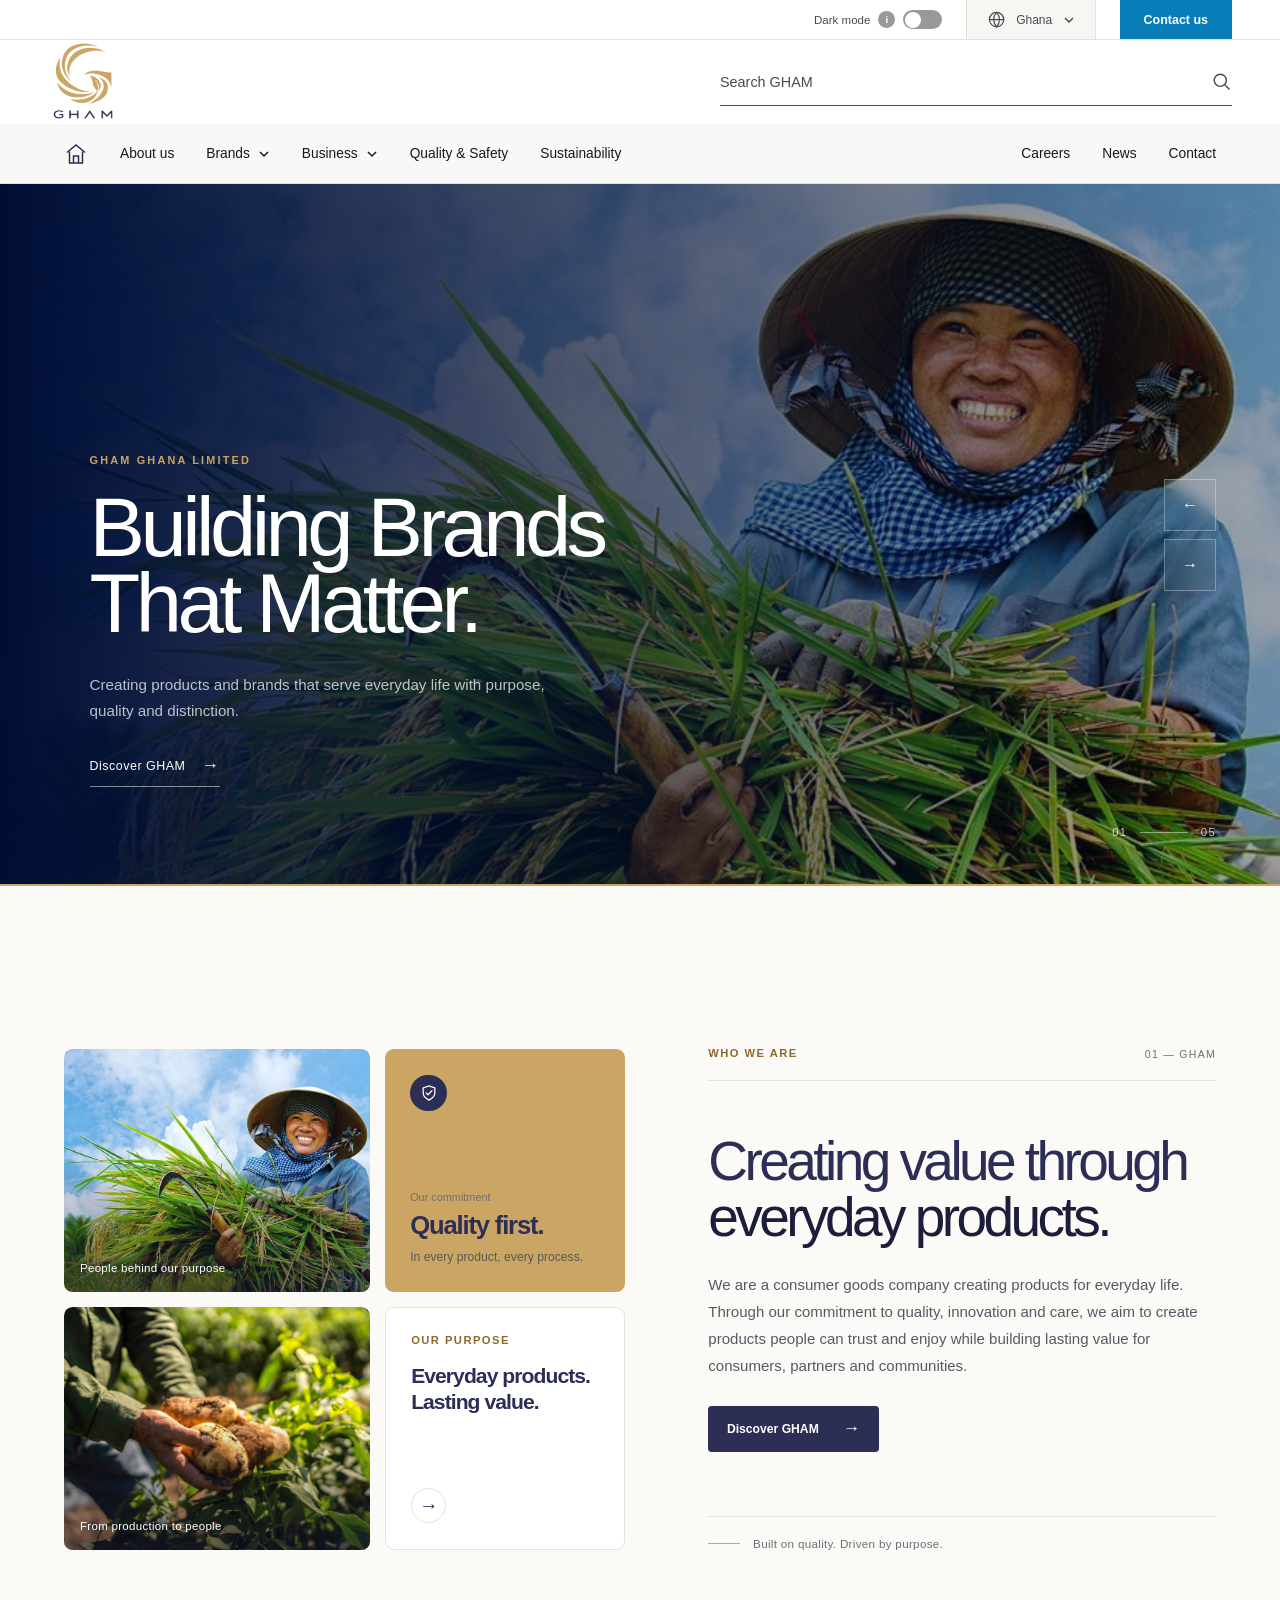
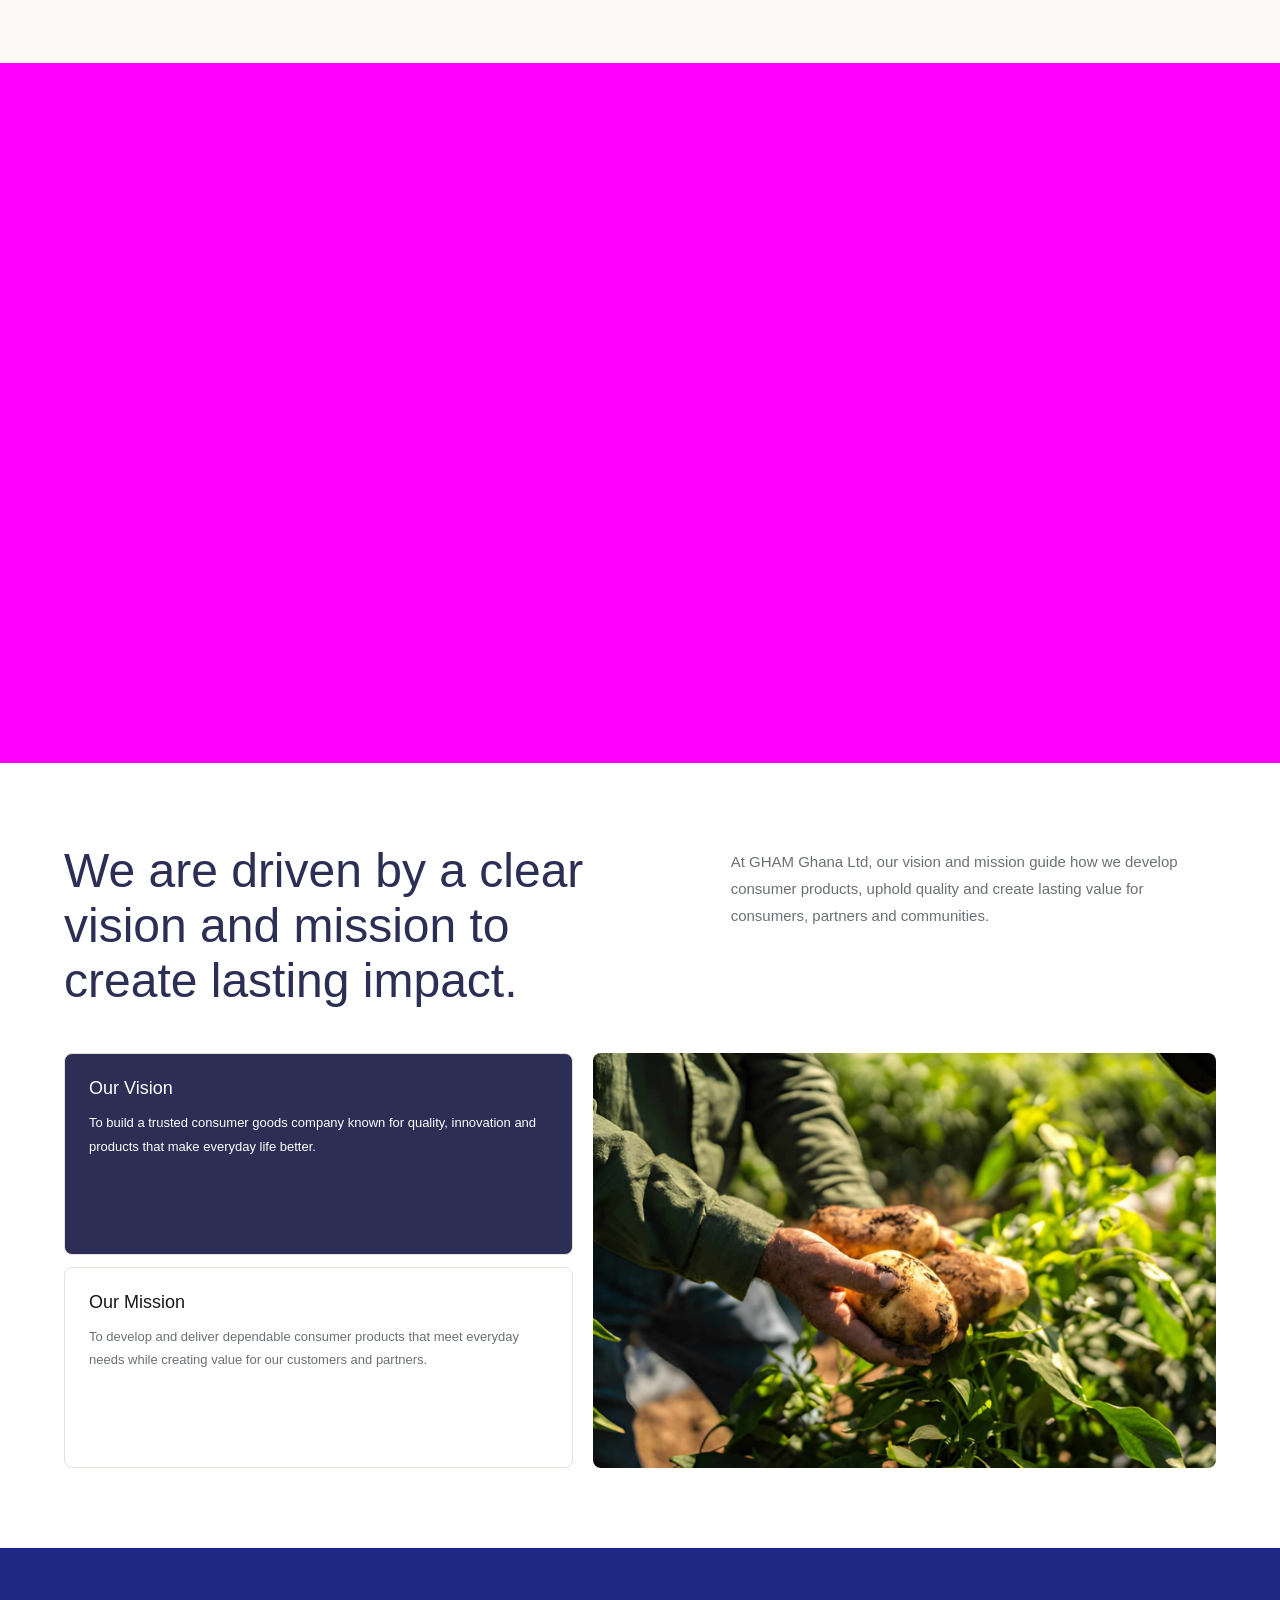
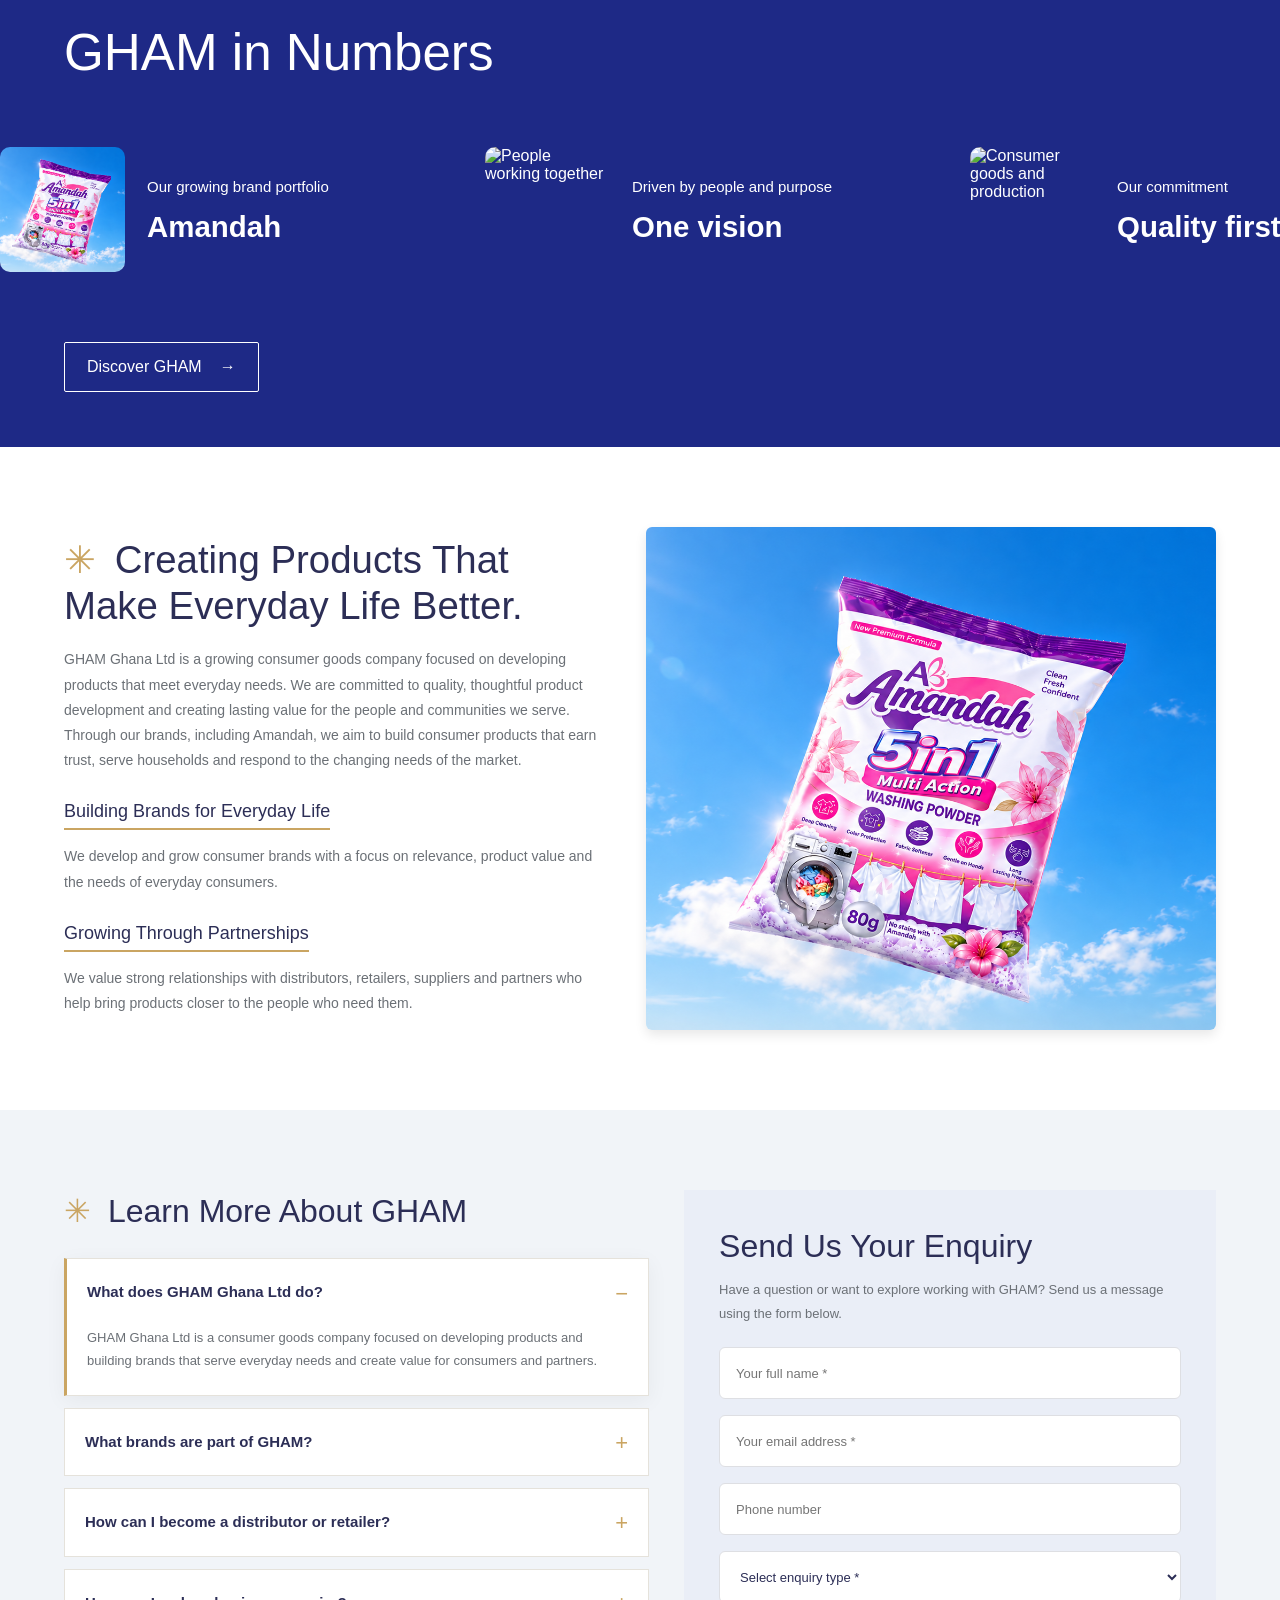
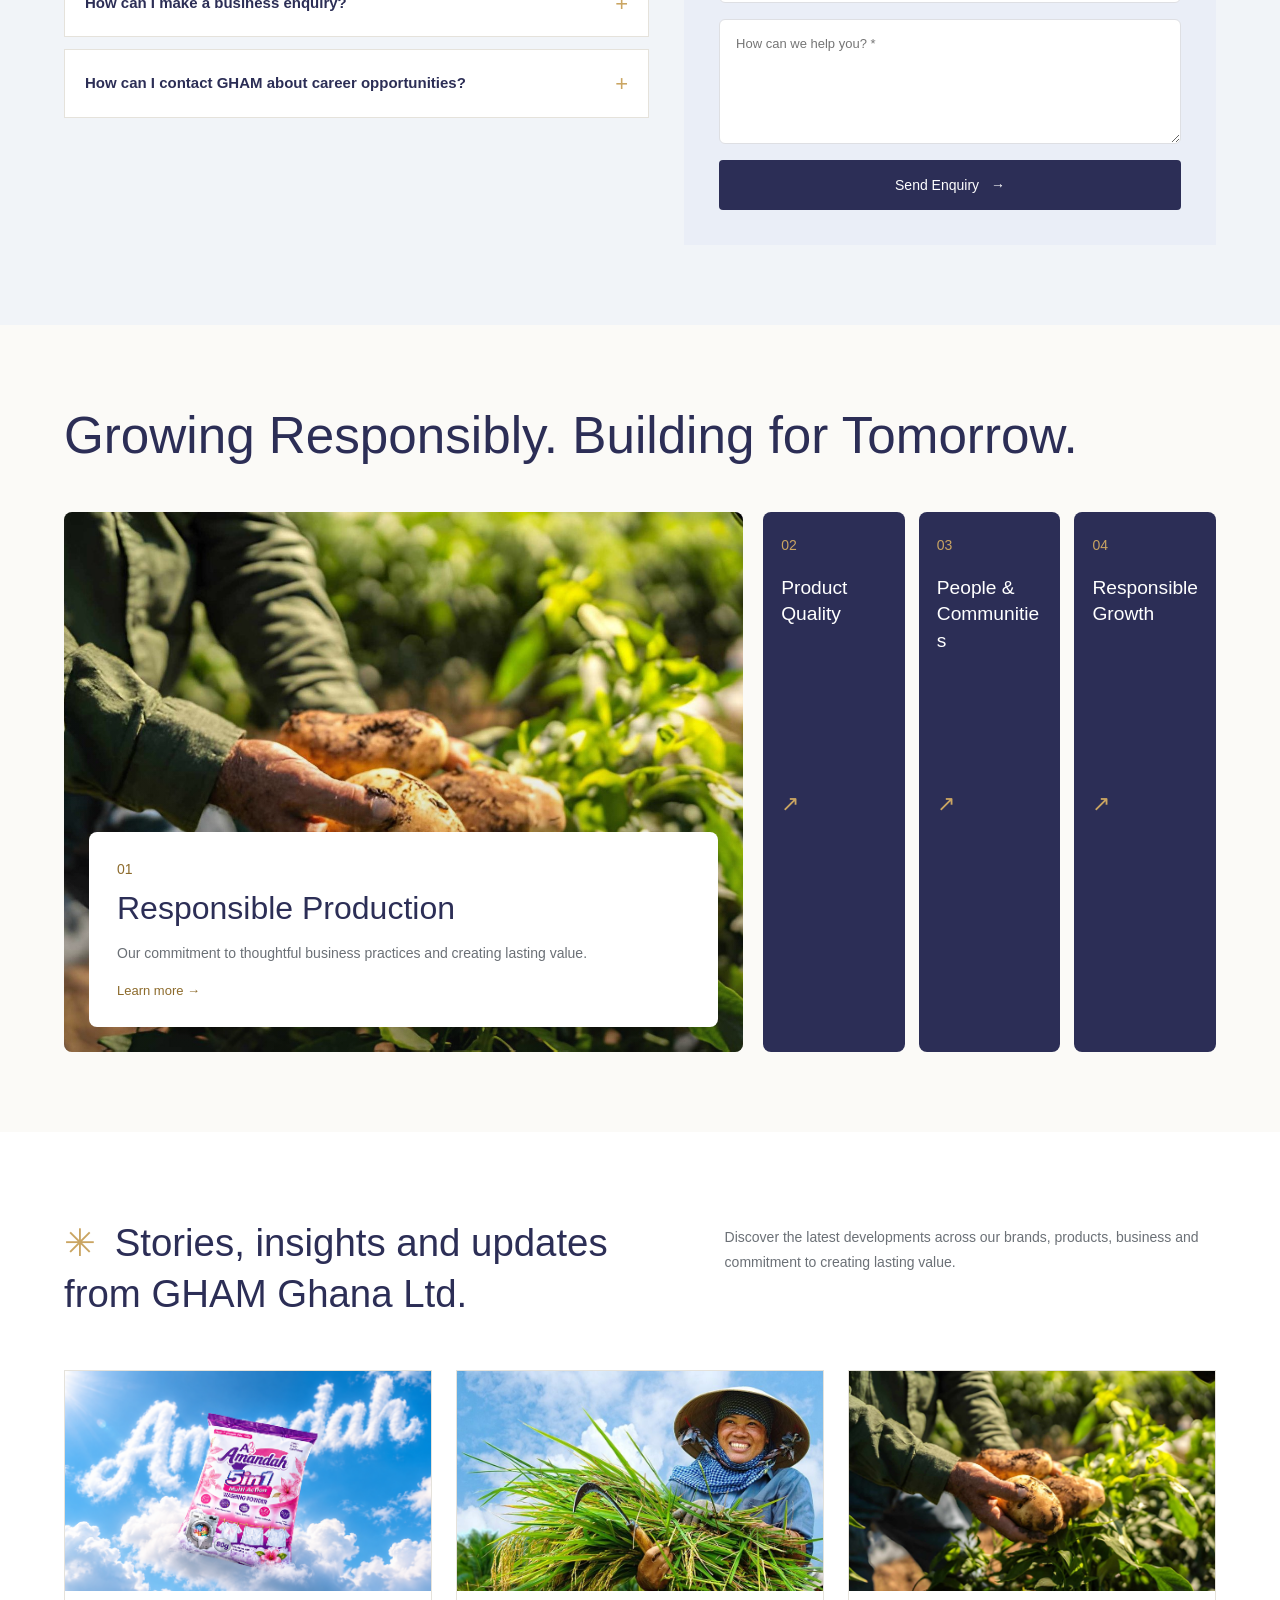
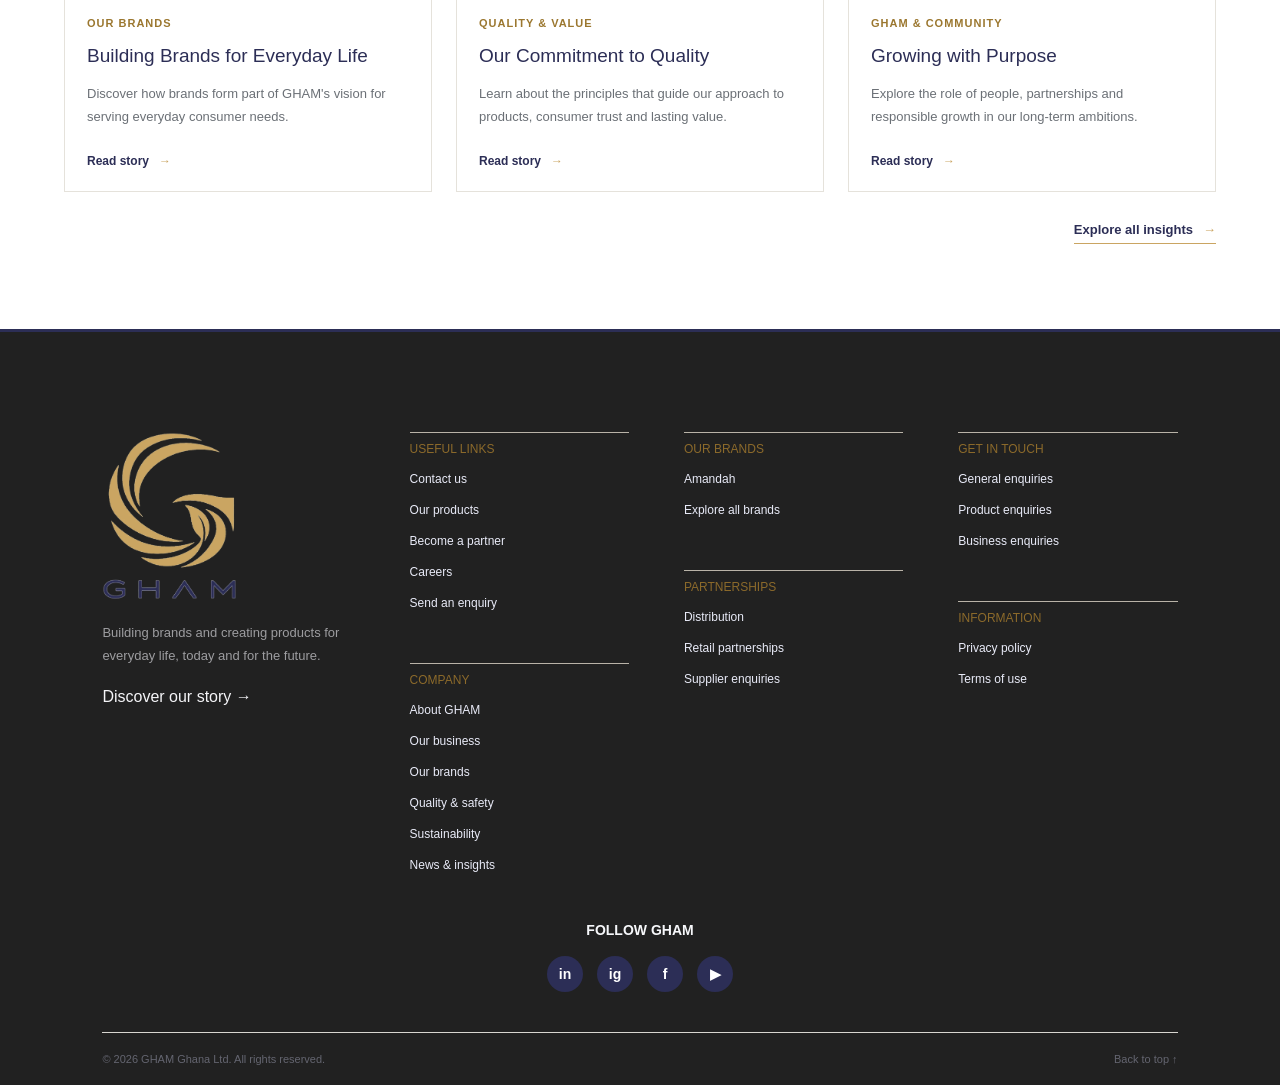
==== index.html @ 317083d3 "update" ====
<!DOCTYPE html>
<html lang="en">
<head>
  <meta charset="UTF-8">

  <meta
    name="viewport"
    content="width=device-width, initial-scale=1.0"
  >

  <meta
    name="description"
    content="GHAM Ghana Limited — a consumer goods company creating products for everyday life."
  >

  <title>GHAM Ghana Limited | Consumer Goods</title>

  <link rel="stylesheet" href="css/style.css">
  <link rel="stylesheet" href="css/hero.css">
</head>

<body>

  <!-- =====================================================
       HEADER
  ====================================================== -->

  <header class="site-header" data-header>

    <!-- =========================
         UTILITY BAR
    ========================== -->

    <div class="header-utility">

      <div class="header-utility__inner">

        <div class="header-utility__right">

          <!-- Dark Mode -->
          <button
            class="dark-toggle"
            type="button"
            aria-label="Toggle dark mode"
            aria-pressed="false"
            data-theme-toggle
          >

            <span class="dark-toggle__label">
              Dark mode
            </span>

            <span
              class="dark-toggle__icon"
              aria-hidden="true"
            >
              i
            </span>

            <span
              class="dark-toggle__switch"
              aria-hidden="true"
            >
              <span></span>
            </span>

          </button>


          <!-- Global / Country -->
          <button
            class="global-site"
            type="button"
            aria-expanded="false"
            aria-controls="country-menu"
            data-country-toggle
          >

            <span
              class="global-site__globe"
              aria-hidden="true"
            >
              <svg
                viewBox="0 0 24 24"
                fill="none"
                xmlns="http://www.w3.org/2000/svg"
              >
                <circle
                  cx="12"
                  cy="12"
                  r="9"
                  stroke="currentColor"
                  stroke-width="1.5"
                />

                <path
                  d="M3 12h18M12 3c2.4 2.6 3.6 5.6 3.6 9S14.4 18.4 12 21c-2.4-2.6-3.6-5.6-3.6-9S9.6 5.6 12 3Z"
                  stroke="currentColor"
                  stroke-width="1.5"
                />
              </svg>
            </span>

            <span class="global-site__text">
              Ghana
            </span>

            <svg
              class="global-site__chevron"
              width="12"
              height="12"
              viewBox="0 0 12 12"
              fill="none"
              aria-hidden="true"
            >
              <path
                d="M2 4L6 8L10 4"
                stroke="currentColor"
                stroke-width="1.5"
              />
            </svg>

          </button>


          <!-- Contact -->
          <a
            class="header-contact"
            href="contact.html"
          >
            Contact us
          </a>

        </div>

      </div>

    </div>


    <!-- =========================
         BRAND ROW
    ========================== -->

    <div class="header-main">

      <div class="header-main__inner">

        <!-- GHAM Logo -->

        <a
          class="site-logo"
          href="index.html"
          aria-label="GHAM Ghana Limited — Home"
        >

          <img
            src="pics/ghamweblogo.png"
           width="70" alt="GHAM Ghana Limited"
          >

        </a>


        <!-- Search -->

        <button
          class="header-search"
          type="button"
          aria-label="Open search"
          data-search-open
        >

          <span class="header-search__text">
            Search GHAM
          </span>

          <span
            class="header-search__icon"
            aria-hidden="true"
          >
            <svg
              width="24"
              height="24"
              viewBox="0 0 24 24"
              fill="none"
              xmlns="http://www.w3.org/2000/svg"
            >
              <circle
                cx="11"
                cy="11"
                r="6.5"
                stroke="currentColor"
                stroke-width="1.5"
              />

              <path
                d="M16 16L21 21"
                stroke="currentColor"
                stroke-width="1.5"
              />
            </svg>
          </span>

        </button>


        <!-- Mobile Menu -->

        <button
          class="mobile-menu-toggle"
          type="button"
          aria-label="Open navigation menu"
          aria-expanded="false"
          aria-controls="mobile-navigation"
          data-mobile-toggle
        >

          <span></span>
          <span></span>

        </button>

      </div>

    </div>


    <!-- =========================
         DESKTOP NAVIGATION
    ========================== -->

    <nav
      class="main-nav"
      aria-label="Main navigation"
    >

      <div class="main-nav__inner">

        <!-- Home -->

        <a
          class="main-nav__home"
          href="index.html"
          aria-label="GHAM Home"
        >

          <svg
            width="24"
            height="24"
            viewBox="0 0 24 24"
            fill="none"
            aria-hidden="true"
          >
            <path
              d="M3 10.5L12 3L21 10.5"
              stroke="currentColor"
              stroke-width="1.5"
            />

            <path
              d="M5.5 9.5V21H18.5V9.5"
              stroke="currentColor"
              stroke-width="1.5"
            />

            <path
              d="M9.5 21V14H14.5V21"
              stroke="currentColor"
              stroke-width="1.5"
            />
          </svg>

        </a>


        <!-- About -->

        <div class="nav-item">

          <a
            class="nav-link"
            href="about.html"
          >
            About us
          </a>

        </div>


        <!-- Brands -->

        <div class="nav-item nav-item--dropdown">

          <button
            class="nav-link nav-dropdown-toggle"
            type="button"
            aria-expanded="false"
            data-dropdown-toggle
          >

            <span>Brands</span>

            <svg
              width="12"
              height="12"
              viewBox="0 0 12 12"
              fill="none"
              aria-hidden="true"
            >
              <path
                d="M2 4L6 8L10 4"
                stroke="currentColor"
                stroke-width="1.5"
              />
            </svg>

          </button>

          <div class="nav-dropdown">

            <a href="brands.html">
              Our Brands
            </a>

            <a href="brands/amandah.html">
              Amandah
            </a>

            <a href="products.html">
              Products
            </a>

          </div>

        </div>


        <!-- Business -->

        <div class="nav-item nav-item--dropdown">

          <button
            class="nav-link nav-dropdown-toggle"
            type="button"
            aria-expanded="false"
            data-dropdown-toggle
          >

            <span>Business</span>

            <svg
              width="12"
              height="12"
              viewBox="0 0 12 12"
              fill="none"
              aria-hidden="true"
            >
              <path
                d="M2 4L6 8L10 4"
                stroke="currentColor"
                stroke-width="1.5"
              />
            </svg>

          </button>

          <div class="nav-dropdown">

            <a href="business.html">
              Our Business
            </a>

            <a href="business/product-development.html">
              Product Development
            </a>

            <a href="business/distribution.html">
              Distribution
            </a>

          </div>

        </div>


        <!-- Quality -->

        <div class="nav-item">

          <a
            class="nav-link"
            href="quality.html"
          >
            Quality &amp; Safety
          </a>

        </div>


        <!-- Sustainability -->

        <div class="nav-item">

          <a
            class="nav-link"
            href="sustainability.html"
          >
            Sustainability
          </a>

        </div>


        <!-- Spacer -->

        <div class="main-nav__spacer"></div>


        <!-- Careers -->

        <a
          class="main-nav__secondary-link"
          href="careers.html"
        >
          Careers
        </a>


        <!-- News -->

        <a
          class="main-nav__secondary-link"
          href="news.html"
        >
          News
        </a>


        <!-- Contact -->

        <a
          class="main-nav__secondary-link"
          href="contact.html"
        >
          Contact
        </a>

      </div>

    </nav>


    <!-- =========================
         COUNTRY MENU
    ========================== -->

    <div
      class="country-menu"
      id="country-menu"
      aria-hidden="true"
    >

      <div class="country-menu__header">

        <span>
          GHAM Global Sites
        </span>

        <button
          class="country-menu__close"
          type="button"
          aria-label="Close country menu"
          data-country-close
        >
          ×
        </button>

      </div>

      <div class="country-menu__body">

        <a href="#">
          Ghana
        </a>

        <a href="#">
          West Africa
        </a>

        <a href="#">
          International
        </a>

      </div>

    </div>


    <!-- =========================
         MOBILE NAVIGATION
    ========================== -->

    <div
      class="mobile-nav"
      id="mobile-navigation"
      aria-hidden="true"
    >

      <div class="mobile-nav__inner">

        <div class="mobile-nav__header">

          <a
            class="mobile-nav__logo"
            href="index.html"
          >

            <img
              src="assets/images/gham-logo.svg"
              alt="GHAM Ghana Limited"
            >

          </a>

          <button
            class="mobile-nav__close"
            type="button"
            aria-label="Close navigation"
            data-mobile-close
          >
            ×
          </button>

        </div>


        <nav
          class="mobile-nav__links"
          aria-label="Mobile navigation"
        >

          <a href="about.html">
            About us
          </a>

          <a href="brands.html">
            Our Brands
          </a>

          <a href="business.html">
            Our Business
          </a>

          <a href="products.html">
            Products
          </a>

          <a href="quality.html">
            Quality &amp; Safety
          </a>

          <a href="sustainability.html">
            Sustainability
          </a>

          <a href="news.html">
            News &amp; Insights
          </a>

          <a href="careers.html">
            Careers
          </a>

          <a href="contact.html">
            Contact
          </a>

        </nav>

      </div>

    </div>

  </header>


<section class="premium-carousel" aria-label="GHAM Ghana Limited highlights">

  <div class="premium-carousel__track">

    <!-- =====================================================
         SLIDE 01 — GHAM
    ====================================================== -->
    <article class="premium-carousel__slide is-active">

      <img
        src="pics/abd39c905de130d458b568d5dce93dd5.jpg"
        alt="GHAM Ghana Limited"
      >

      <div class="premium-carousel__overlay"></div>

      <div class="premium-carousel__content">

        <span class="premium-carousel__eyebrow">
          GHAM GHANA LIMITED
        </span>

        <h2>
          Building Brands<br>
          That Matter.
        </h2>

        <p>
          Creating products and brands that serve everyday life
          with purpose, quality and distinction.
        </p>

        <a
          href="about.html"
          class="premium-carousel__link"
        >
          Discover GHAM
          <span aria-hidden="true">→</span>
        </a>

      </div>

    </article>


    <!-- =====================================================
         SLIDE 02 — BRANDS
    ====================================================== -->
    <article class="premium-carousel__slide">

      <img
        src="pics/Amandah3.png"
        alt="GHAM brands"
      >

      <div class="premium-carousel__overlay"></div>

      <div class="premium-carousel__content">

        <span class="premium-carousel__eyebrow">
          OUR BRANDS
        </span>

        <h2>
          Brands Built<br>
          For Everyday Life.
        </h2>

        <p>
          We develop and nurture brands that connect with
          consumers and create lasting value.
        </p>

        <a
          href="brands.html"
          class="premium-carousel__link"
        >
          Explore our brands
          <span aria-hidden="true">→</span>
        </a>

      </div>

    </article>


    <!-- =====================================================
         SLIDE 03 — BUSINESS
    ====================================================== -->
    <article class="premium-carousel__slide">

      <img
        src="pics/pexels-silverkblack-36766764.jpg"
        alt="GHAM business operations"
      >

      <div class="premium-carousel__overlay"></div>

      <div class="premium-carousel__content">

        <span class="premium-carousel__eyebrow">
          OUR BUSINESS
        </span>

        <h2>
          From Ideas<br>
          To Markets.
        </h2>

        <p>
          From product development to distribution, we build
          the systems that move great products forward.
        </p>

        <a
          href="business.html"
          class="premium-carousel__link"
        >
          Explore our business
          <span aria-hidden="true">→</span>
        </a>

      </div>

    </article>


    <!-- =====================================================
         SLIDE 04 — QUALITY
    ====================================================== -->
    <article class="premium-carousel__slide">

      <img
        src="pics/steptodown.com476314.jpg"
        alt="GHAM quality and safety"
      >

      <div class="premium-carousel__overlay"></div>

      <div class="premium-carousel__content">

        <span class="premium-carousel__eyebrow">
          QUALITY &amp; SAFETY
        </span>

        <h2>
          Quality Is<br>
          Our Standard.
        </h2>

        <p>
          We are committed to responsible production, quality
          control and products people can trust.
        </p>

        <a
          href="quality.html"
          class="premium-carousel__link"
        >
          Our commitment
          <span aria-hidden="true">→</span>
        </a>

      </div>

    </article>


    <!-- =====================================================
         SLIDE 05 — SUSTAINABILITY
    ====================================================== -->
    <article class="premium-carousel__slide">

      <img
        src="pics/abd39c905de130d458b568d5dce93dd5.jpg"
        alt="GHAM sustainability"
      >

      <div class="premium-carousel__overlay"></div>

      <div class="premium-carousel__content">

        <span class="premium-carousel__eyebrow">
          SUSTAINABILITY
        </span>

        <h2>
          Growing Today.<br>
          Thinking Ahead.
        </h2>

        <p>
          Creating value responsibly while building a more
          sustainable future for generations to come.
        </p>

        <a
          href="sustainability.html"
          class="premium-carousel__link"
        >
          Our sustainability
          <span aria-hidden="true">→</span>
        </a>

      </div>

    </article>

  </div>


  <!-- =====================================================
       CAROUSEL CONTROLS
  ====================================================== -->

  <div class="premium-carousel__controls">

    <button
      type="button"
      class="premium-carousel__prev"
      aria-label="Previous slide"
    >
      <span aria-hidden="true">←</span>
    </button>

    <button
      type="button"
      class="premium-carousel__next"
      aria-label="Next slide"
    >
      <span aria-hidden="true">→</span>
    </button>

  </div>


  <!-- =====================================================
       SLIDE COUNTER
  ====================================================== -->

  <div
    class="premium-carousel__number"
    aria-live="polite"
  >

    <span>01</span>

    <i aria-hidden="true"></i>

    <span>05</span>

  </div>


  <!-- =====================================================
       PROGRESS BAR
  ====================================================== -->

  <div
    class="premium-carousel__progress"
    aria-hidden="true"
  >

    <span class="premium-carousel__progress-bar"></span>

  </div>

</section>


<!-- who we are section begins here -->
 
<!-- WHO WE ARE -->

<!-- =====================================================
     GHAM — COMPANY INTRODUCTION
====================================================== -->
<section class="gham-overview" id="who-we-are">
  <div class="gham-overview__container">

    <!-- LEFT: VISUAL GRID -->
    <div class="gham-overview__visuals">

      <!-- Main image -->
      <a href="about.html" class="gham-overview__image gham-overview__image--main">
        <img
          src="pics/abd39c905de130d458b568d5dce93dd5.jpg"
          alt="The people behind GHAM Ghana Limited"
          loading="lazy"
          decoding="async"
        />
        <span class="gham-overview__image-label">
          People behind our purpose
        </span>
      </a>

      <!-- Quality information tile -->
      <div class="gham-overview__tile gham-overview__tile--quality">
        <span class="gham-overview__tile-icon" aria-hidden="true">
          <svg viewBox="0 0 24 24" fill="none">
            <path
              d="M12 3.5 19 6v5.5c0 4.3-2.9 7.2-7 9-4.1-1.8-7-4.7-7-9V6l7-2.5Z"
              stroke="currentColor"
              stroke-width="1.5"
            />
            <path
              d="m8.5 11.8 2.3 2.3 4.8-5"
              stroke="currentColor"
              stroke-width="1.5"
              stroke-linecap="round"
              stroke-linejoin="round"
            />
          </svg>
        </span>

        <span class="gham-overview__tile-label">Our commitment</span>
        <strong>Quality first.</strong>
        <p>In every product, every process.</p>
      </div>

      <!-- Production image -->
      <a href="business.html" class="gham-overview__image gham-overview__image--production">
        <img
          src="pics/steptodown.com476314.jpg"
          alt="Consumer goods production and quality processes"
          loading="lazy"
          decoding="async"
        />
        <span class="gham-overview__image-label">
          From production to people
        </span>
      </a>

      <!-- Purpose tile -->
      <div class="gham-overview__tile gham-overview__tile--purpose">
        <span class="gham-overview__eyebrow">
          Our purpose
        </span>

        <h3>Everyday products. Lasting value.</h3>

        <a href="about.html" aria-label="Learn about GHAM's purpose">
          <span aria-hidden="true">&rarr;</span>
        </a>
      </div>

    </div>


    <!-- RIGHT: COMPANY INTRODUCTION -->
    <div class="gham-overview__content">

      <div class="gham-overview__heading">
        <span class="gham-overview__eyebrow">
          Who we are
        </span>

        <span class="gham-overview__index" aria-hidden="true">
          01 — GHAM
        </span>
      </div>

      <h2 class="gham-overview__title">
        Creating value through
        <span>everyday products.</span>
      </h2>

      <p class="gham-overview__description">
        We are a consumer goods company creating products for
        everyday life. Through our commitment to quality,
        innovation and care, we aim to create products people
        can trust and enjoy while building lasting value for
        consumers, partners and communities.
      </p>

      <a href="about.html" class="gham-overview__link">
        <span>Discover GHAM</span>

        <span class="gham-overview__link-arrow" aria-hidden="true">
          &rarr;
        </span>
      </a>

      <div class="gham-overview__footnote">
        <span class="gham-overview__footnote-line"></span>
        <p>Built on quality. Driven by purpose.</p>
      </div>

    </div>

  </div>
</section>



<!-- =====================================================
     GHAM — OUR BRANDS
====================================================== -->

<div class="amandahbg">
</div>

<!-- ######################################################### -->
<section class="gham-purpose">
  <div class="gham-purpose__top">
    <h2>
      We are driven by a clear vision and mission to create lasting impact.
    </h2>

    <p>
      At GHAM Ghana Ltd, our vision and mission guide how we develop
      consumer products, uphold quality and create lasting value for
      consumers, partners and communities.
    </p>
  </div>

  <div class="gham-purpose__bottom">
    <div class="gham-purpose__cards">
      <article class="gham-purpose__card gham-purpose__card--active">
        <h3>Our Vision</h3>
        <p>
          To build a trusted consumer goods company known for quality,
          innovation and products that make everyday life better.
        </p>
      </article>

      <article class="gham-purpose__card">
        <h3>Our Mission</h3>
        <p>
          To develop and deliver dependable consumer products that meet
          everyday needs while creating value for our customers and partners.
        </p>
      </article>
    </div>

    <div class="gham-purpose__image">
      <img src="pics/steptodown.com476314.jpg"
           alt="The GHAM team working together"
           loading="lazy">
    </div>
  </div>
</section>


<section class="gham-numbers">
  <div class="gham-numbers__container">

    <h2>GHAM in Numbers</h2>

    <div class="gham-numbers__grid">

      <article class="gham-numbers__item">
        <img src="pics/Amandah2.png" alt="Amandah consumer products">
        <div>
          <p>Our growing brand portfolio</p>
          <h3>Amandah</h3>
        </div>
      </article>

      <article class="gham-numbers__item">
        <img src="pics/gham-team.jpg" alt="People working together">
        <div>
          <p>Driven by people and purpose</p>
          <h3>One vision</h3>
        </div>
      </article>

      <article class="gham-numbers__item">
        <img src="pics/gham-production.jpg" alt="Consumer goods and production">
        <div>
          <p>Our commitment</p>
          <h3>Quality first</h3>
        </div>
      </article>

    </div>

    <a href="about.html" class="gham-numbers__link">
      Discover GHAM <span>&rarr;</span>
    </a>

  </div>
</section>


<section class="gham-capabilities">
  <div class="gham-capabilities__container">

    <div class="gham-capabilities__content">
      <h2>
        <span class="gham-capabilities__icon">✳</span>
        Creating Products That Make Everyday Life Better.
      </h2>

      <p>
        GHAM Ghana Ltd is a growing consumer goods company focused on
        developing products that meet everyday needs. We are committed
        to quality, thoughtful product development and creating lasting
        value for the people and communities we serve. Through our brands, including Amandah, we aim to build consumer
        products that earn trust, serve households and respond to the
        changing needs of the market.
      </p>



      <div class="gham-capabilities__item">
        <h3>Building Brands for Everyday Life</h3>
        <p>
          We develop and grow consumer brands with a focus on relevance,
          product value and the needs of everyday consumers.
        </p>
      </div>



      <div class="gham-capabilities__item">
        <h3>Growing Through Partnerships</h3>
        <p>
          We value strong relationships with distributors, retailers,
          suppliers and partners who help bring products closer to
          the people who need them.
        </p>
      </div>
    </div>

    <div class="gham-capabilities__image">
      <img
        src="pics/Amandah2.png"
        alt="Amandah, part of the GHAM Ghana Ltd brand portfolio"
        loading="lazy"
      >
    </div>

  </div>
</section>




<section class="gham-enquiries">
  <div class="gham-enquiries__container">

    <!-- FAQs -->
    <div class="gham-faq">
      <h2>
        <span class="gham-faq__icon">✳</span>
        Learn More About GHAM
      </h2>

      <div class="gham-faq__list">

        <details class="gham-faq__item" open>
          <summary>What does GHAM Ghana Ltd do?</summary>
          <p>
            GHAM Ghana Ltd is a consumer goods company focused on
            developing products and building brands that serve everyday
            needs and create value for consumers and partners.
          </p>
        </details>

        <details class="gham-faq__item">
          <summary>What brands are part of GHAM?</summary>
          <p>
            Amandah is part of the GHAM brand portfolio. We aim to build
            and grow brands that respond to everyday consumer needs.
          </p>
        </details>

        <details class="gham-faq__item">
          <summary>How can I become a distributor or retailer?</summary>
          <p>
            Submit an enquiry using the form. Select the relevant
            partnership option and our team can follow up with you.
          </p>
        </details>

        <details class="gham-faq__item">
          <summary>How can I make a business enquiry?</summary>
          <p>
            Use the enquiry form to tell us about your organisation,
            the nature of your enquiry and how we can reach you.
          </p>
        </details>

        <details class="gham-faq__item">
          <summary>How can I contact GHAM about career opportunities?</summary>
          <p>
            Select the careers option in the form to direct your enquiry
            to the appropriate team.
          </p>
        </details>

      </div>
    </div>

    <!-- Enquiry form -->
    <div class="gham-enquiry-form">
      <h2>Send Us Your Enquiry</h2>
      <p class="gham-enquiry-form__intro">
        Have a question or want to explore working with GHAM?
        Send us a message using the form below.
      </p>

      <form action="#" method="post">
        <input type="text" name="name" placeholder="Your full name *" required>

        <input type="email" name="email" placeholder="Your email address *" required>

        <input type="tel" name="phone" placeholder="Phone number">

        <select name="enquiry_type" required>
          <option value="">Select enquiry type *</option>
          <option value="distribution">Distribution or retail partnership</option>
          <option value="supplier">Supplier enquiry</option>
          <option value="products">Product enquiry</option>
          <option value="careers">Careers</option>
          <option value="general">General enquiry</option>
        </select>

        <textarea name="message" placeholder="How can we help you? *" required></textarea>

        <button type="submit">
          Send Enquiry <span aria-hidden="true">→</span>
        </button>
      </form>
    </div>

  </div>
</section>

<!-- ############################################## Gham sustainability -->


<section class="gham-sustainability">
  <div class="gham-sustainability__container">

    <h2 class="gham-sustainability__heading">
      Growing Responsibly. Building for Tomorrow.
    </h2>

    <div class="gham-sustainability__layout">

      <!-- Featured image and first card -->
      <article class="gham-sustainability__feature">
        <img src="pics/steptodown.com476314.jpg"
             alt="Nature and the environment"
             loading="lazy">

        <div class="gham-sustainability__feature-card">
          <span>01</span>
          <h3>Responsible Production</h3>
          <p>
            Our commitment to thoughtful business practices
            and creating lasting value.
          </p>
          <a href="sustainability.html">Learn more <span>→</span></a>
        </div>
      </article>

      <!-- Expanding cards -->
      <div class="gham-sustainability__cards">

        <article class="gham-sustainability__card">
          <button class="gham-sustainability__trigger"
                  aria-expanded="false">
            <span class="gham-sustainability__number">02</span>
            <h3>Product Quality</h3>
            <span class="gham-sustainability__arrow">↗</span>
          </button>
          <div class="gham-sustainability__details">
            <p>
              Developing products with quality, consumer trust
              and everyday value in focus.
            </p>
            <a href="quality.html">Discover our approach →</a>
          </div>
        </article>

        <article class="gham-sustainability__card">
          <button class="gham-sustainability__trigger"
                  aria-expanded="false">
            <span class="gham-sustainability__number">03</span>
            <h3>People &amp; Communities</h3>
            <span class="gham-sustainability__arrow">↗</span>
          </button>
          <div class="gham-sustainability__details">
            <p>
              Recognising the people and communities connected
              to our business and our growth.
            </p>
            <a href="about.html">Discover GHAM →</a>
          </div>
        </article>

        <article class="gham-sustainability__card">
          <button class="gham-sustainability__trigger"
                  aria-expanded="false">
            <span class="gham-sustainability__number">04</span>
            <h3>Responsible Growth</h3>
            <span class="gham-sustainability__arrow">↗</span>
          </button>
          <div class="gham-sustainability__details">
            <p>
              Building strong relationships and pursuing
              long-term value for our stakeholders.
            </p>
            <a href="business.html">Explore our business →</a>
          </div>
        </article>

      </div>
    </div>
  </div>
</section>

<!-- ##################################################  Gham News Section-->


<section class="gham-news">
  <div class="gham-news__container">

    <div class="gham-news__header">
      <h2>
        <span class="gham-news__icon">✳</span>
        Stories, insights and updates from GHAM Ghana Ltd.
      </h2>

      <p>
        Discover the latest developments across our brands,
        products, business and commitment to creating lasting value.
      </p>
    </div>

    <div class="gham-news__grid">

      <article class="gham-news__card">
        <a href="news/brand-development.html" class="gham-news__image">
          <img src="pics/Amandah3.png"
               alt="Amandah brand from GHAM"
               loading="lazy">
        </a>
        <div class="gham-news__body">
          <span class="gham-news__category">OUR BRANDS</span>
          <h3>Building Brands for Everyday Life</h3>
          <p>
            Discover how brands form part of GHAM's vision
            for serving everyday consumer needs.
          </p>
          <a href="news/brand-development.html" class="gham-news__read">
            Read story <span>→</span>
          </a>
        </div>
      </article>

      <article class="gham-news__card">
        <a href="news/quality-and-value.html" class="gham-news__image">
          <img src="pics/abd39c905de130d458b568d5dce93dd5.jpg"
               alt="Product development and quality"
               loading="lazy">
        </a>
        <div class="gham-news__body">
          <span class="gham-news__category">QUALITY &amp; VALUE</span>
          <h3>Our Commitment to Quality</h3>
          <p>
            Learn about the principles that guide our approach
            to products, consumer trust and lasting value.
          </p>
          <a href="news/quality-and-value.html" class="gham-news__read">
            Read story <span>→</span>
          </a>
        </div>
      </article>

      <article class="gham-news__card">
        <a href="news/growing-with-purpose.html" class="gham-news__image">
          <img src="pics/steptodown.com476314.jpg"
               alt="People working together"
               loading="lazy">
        </a>
        <div class="gham-news__body">
          <span class="gham-news__category">GHAM &amp; COMMUNITY</span>
          <h3>Growing with Purpose</h3>
          <p>
            Explore the role of people, partnerships and
            responsible growth in our long-term ambitions.
          </p>
          <a href="news/growing-with-purpose.html" class="gham-news__read">
            Read story <span>→</span>
          </a>
        </div>
      </article>

    </div>

    <div class="gham-news__footer">
      <a href="news.html" class="gham-news__all">
        Explore all insights <span>→</span>
      </a>
    </div>

  </div>
</section>







<!-- ################################################# Gham Footer -->



<footer class="gham-footer">
  <div class="gham-footer__main">

    <!-- Brand statement -->
    <div class="gham-footer__brand">
      <a href="index.html" class="gham-footer__logo">
        <img src="assets/logos/gham-logo.png" alt="GHAM Ghana Ltd">
      </a>

      <p>
        Building brands and creating products
        for everyday life, today and for the future.
      </p>

      <a href="about.html" class="gham-footer__emblem">
        Discover our story →
      </a>
    </div>

    <!-- Useful links and company -->
    <div class="gham-footer__column">
      <div class="gham-footer__group">
        <h3>USEFUL LINKS</h3>
        <a href="contact.html">Contact us</a>
        <a href="products.html">Our products</a>
        <a href="partnerships.html">Become a partner</a>
        <a href="careers.html">Careers</a>
        <a href="contact.html">Send an enquiry</a>
      </div>

      <div class="gham-footer__group">
        <h3>COMPANY</h3>
        <a href="about.html">About GHAM</a>
        <a href="business.html">Our business</a>
        <a href="brands.html">Our brands</a>
        <a href="quality.html">Quality &amp; safety</a>
        <a href="sustainability.html">Sustainability</a>
        <a href="news.html">News &amp; insights</a>
      </div>
    </div>

    <!-- Brands and business -->
    <div class="gham-footer__column">
      <div class="gham-footer__group">
        <h3>OUR BRANDS</h3>
        <a href="brands/amandah.html">Amandah</a>
        <a href="brands.html">Explore all brands</a>
      </div>

      <div class="gham-footer__group">
        <h3>PARTNERSHIPS</h3>
        <a href="partnerships.html">Distribution</a>
        <a href="partnerships.html">Retail partnerships</a>
        <a href="partnerships.html">Supplier enquiries</a>
      </div>
    </div>

    <!-- Contact and corporate -->
    <div class="gham-footer__column">
      <div class="gham-footer__group">
        <h3>GET IN TOUCH</h3>
        <a href="contact.html">General enquiries</a>
        <a href="contact.html">Product enquiries</a>
        <a href="contact.html">Business enquiries</a>
      </div>

      <div class="gham-footer__group">
        <h3>INFORMATION</h3>
        <a href="privacy.html">Privacy policy</a>
        <a href="terms.html">Terms of use</a>
      </div>
    </div>

  </div>

  <!-- Social media -->
  <div class="gham-footer__social">
    <h3>FOLLOW GHAM</h3>

    <div class="gham-footer__social-links">
      <a href="#" aria-label="LinkedIn">in</a>
      <a href="#" aria-label="Instagram">ig</a>
      <a href="#" aria-label="Facebook">f</a>
      <a href="#" aria-label="YouTube">▶</a>
    </div>
  </div>

  <!-- Copyright -->
  <div class="gham-footer__bottom">
    <p>© <span id="gham-year"></span> GHAM Ghana Ltd. All rights reserved.</p>
    <a href="#" class="gham-footer__back-top">Back to top ↑</a>
  </div>
</footer>

<script>
  document.getElementById("gham-year").textContent =
    new Date().getFullYear();
</script>








 

  <!-- JavaScript -->
  <script src="js/nav.js"></script>
  <script src="js/sustainability.js"></script>
  <script src="js/main.js"></script>
  <script src="js/hero.js"></script>

</body>
</html>
---- css/style.css ----
/* =========================================================
   GHAM GHANA LIMITED
   CORPORATE WEBSITE
   GLOBAL / NAVIGATION / HERO
========================================================= */


/* =========================================================
   01 — RESET
========================================================= */

*,
*::before,
*::after {
  box-sizing: border-box;
}

html {
  margin: 0;
  padding: 0;
  scroll-behavior: smooth;
}

body {
  margin: 0;
  padding: 0;

  background: #fbfaf7;
  color: #16181b;

  font-family:
    "Instrument Sans",
    "Segoe UI",
    Arial,
    sans-serif;

  -webkit-font-smoothing: antialiased;
  text-rendering: optimizeLegibility;
}

body.menu-open,
body.search-open {
  overflow: hidden;
}

img,
svg {
  display: block;
}


button,
input,
textarea,
select {
  font: inherit;
}

button {
  border: 0;
}

button,
a {
  -webkit-tap-highlight-color: transparent;
}

a {
  color: inherit;
  text-decoration: none;
}

ul,
ol {
  margin: 0;
  padding: 0;
  list-style: none;
}


/* =========================================================
   02 — DESIGN TOKENS
========================================================= */

:root {

  /* Colors */

  --paper: #fbfaf7;
  --white: #ffffff;

  --ink: #16181b;
  --ink-soft: #464b52;
  --muted: #6b7076;

  --line: #e5e2db;
  --line-dark: #cbc7be;

  --navy: #2c2e56;
  --navy-deep: #1c1d3a;

  --gold: #caa562;

  /* Layout */

  --container: 90rem;

  --gutter:
    clamp(
      1.25rem,
      4vw,
      3rem
    );

  /* Motion */

  --ease-out:
    cubic-bezier(
      0.23,
      1,
      0.32,
      1
    );

  --ease-in-out:
    cubic-bezier(
      0.77,
      0,
      0.175,
      1
    );

  /* Header */

  --utility-height: 2.5rem;

  --header-height: 5.25rem;
}


/* =========================================================
   03 — ACCESSIBILITY
========================================================= */

.visually-hidden {
  position: absolute !important;

  width: 1px !important;
  height: 1px !important;

  padding: 0 !important;
  margin: -1px !important;

  overflow: hidden !important;

  clip: rect(0, 0, 0, 0) !important;

  clip-path: inset(50%) !important;

  white-space: nowrap !important;

  border: 0 !important;
}

:focus-visible {
  outline:
    2px solid var(--gold);

  outline-offset: 4px;
}


/* =========================================================
   04 — SITE HEADER
========================================================= */

.site-header {
  position: relative;

  z-index: 1000;

  background: var(--white);

  color: var(--navy-deep);
}


/* =========================================================
   05 — DESKTOP UTILITY BAR
========================================================= */

.header-utility {
  height: var(--utility-height);

  background: var(--white);

  border-bottom:
    1px solid var(--line);
}

.header-utility__inner {
  width:
    min(
      calc(100% - (var(--gutter) * 2)),
      var(--container)
    );

  height: 100%;

  margin-inline: auto;

  display: flex;

  align-items: center;

  justify-content: flex-end;
}

.header-utility__right {
  height: 100%;

  display: flex;

  align-items: center;

  gap: 1.5rem;
}


/* =========================================================
   06 — DARK MODE
========================================================= */

.dark-toggle {
  height: 100%;

  display: inline-flex;

  align-items: center;

  gap: 0.5rem;

  padding: 0;

  background: transparent;

  color: var(--ink-soft);

  cursor: pointer;

  font-size: 0.72rem;
}

.dark-toggle__icon {
  width: 1.05rem;
  height: 1.05rem;

  display: grid;

  place-items: center;

  border-radius: 50%;

  background: #999;

  color: #fff;

  font-size: 0.62rem;

  font-weight: 600;
}

.dark-toggle__switch {
  width: 2.4rem;
  height: 1.2rem;

  display: flex;

  align-items: center;

  padding: 2px;

  border-radius: 999px;

  background: #999;
}

.dark-toggle__switch span {
  width: 1rem;
  height: 1rem;

  border-radius: 50%;

  background: #fff;

  transition:
    transform 350ms var(--ease-out);
}

.dark-toggle[aria-pressed="true"]
.dark-toggle__switch span {
  transform:
    translateX(1.15rem);
}


/* =========================================================
   07 — GLOBAL SITE
========================================================= */

.global-site {
  height: 100%;

  display: inline-flex;

  align-items: center;

  gap: 0.65rem;

  padding-inline: 1.25rem;

  background: #f7f6f3;

  border-left:
    1px solid var(--line);

  border-right:
    1px solid var(--line);

  color: var(--ink-soft);

  cursor: pointer;

  font-size: 0.75rem;
}

.global-site__globe {
  display: grid;

  place-items: center;
}

.global-site__globe svg {
  width: 1.2rem;
  height: 1.2rem;
}

.global-site__chevron {
  transition:
    transform 300ms var(--ease-out);
}

.global-site[aria-expanded="true"]
.global-site__chevron {
  transform:
    rotate(180deg);
}


/* =========================================================
   08 — CONTACT
========================================================= */

.header-contact {
  height: 100%;

  display: inline-flex;

  align-items: center;

  justify-content: center;

  padding-inline: 1.5rem;

  background: #087db7;

  color: #fff;

  font-size: 0.78rem;

  font-weight: 600;

  transition:
    background 250ms ease;
}

.header-contact:hover {
  background:
    var(--navy);
}


/* =========================================================
   09 — MAIN BRAND BAR
========================================================= */

.header-main {
  height: var(--header-height);

  background: var(--white);
}

.header-main__inner {
  width:
    min(
      calc(100% - (var(--gutter) * 2)),
      var(--container)
    );

  height: 100%;

  margin-inline: auto;

  display: flex;

  align-items: center;

  justify-content: space-between;

  gap: 2rem;
}


/* =========================================================
   10 — GHAM LOGO
========================================================= */

.site-logo {
  width: 10rem;

  display: inline-flex;

  align-items: center;

  flex-shrink: 0;

  transition:
    opacity 250ms ease;
}

.site-logo:hover {
  opacity: 0.72;
}

.site-logo img {


  height: auto;
}


/* =========================================================
   11 — SEARCH
========================================================= */

.header-search {
  width:
    min(
      32rem,
      40vw
    );

  height: 3rem;

  display: flex;

  align-items: center;

  justify-content: space-between;

  padding: 0;

  background: transparent;

  border-bottom:
    1px solid var(--ink-soft);

  color: var(--ink-soft);

  cursor: pointer;

  transition:
    color 250ms ease,
    border-color 250ms ease;
}

.header-search:hover {
  color: var(--navy);

  border-color:
    var(--navy);
}

.header-search__text {
  font-size: 0.9rem;
}

.header-search__icon {
  display: grid;

  place-items: center;
}

.header-search__icon svg {
  width: 1.4rem;
  height: 1.4rem;
}


/* =========================================================
   12 — DESKTOP NAVIGATION
========================================================= */

.main-nav {
  height: 3.75rem;

  background: #f8f8f7;

  border-bottom:
    1px solid var(--line);
}

.main-nav__inner {
  width:
    min(
      calc(100% - (var(--gutter) * 2)),
      var(--container)
    );

  height: 100%;

  margin-inline: auto;

  display: flex;

  align-items: stretch;
}


/* Home */

.main-nav__home {
  width: 3.5rem;

  display: grid;

  place-items: center;

  color: var(--navy);

  transition:
    background 250ms ease;
}

.main-nav__home:hover {
  background:
    #efeee9;
}


/* Nav item */

.nav-item {
  position: relative;

  display: flex;

  align-items: stretch;
}


/* Links */

.nav-link,
.main-nav__secondary-link {
  position: relative;

  display: inline-flex;

  align-items: center;

  gap: 0.5rem;

  padding-inline: 1rem;

  background: transparent;

  color: var(--ink);

  cursor: pointer;

  font-size: 0.86rem;

  font-weight: 500;

  white-space: nowrap;

  transition:
    color 250ms ease;
}

.nav-link:hover,
.main-nav__secondary-link:hover {
  color: var(--navy);
}


/* Gold underline */

.nav-link::after,
.main-nav__secondary-link::after {
  content: "";

  position: absolute;

  left: 1rem;
  right: 1rem;
  bottom: 0;

  height: 2px;

  background:
    var(--gold);

  transform:
    scaleX(0);

  transform-origin:
    left center;

  transition:
    transform 400ms var(--ease-out);
}

.nav-link:hover::after,
.main-nav__secondary-link:hover::after {
  transform:
    scaleX(1);
}


/* Dropdown arrow */

.nav-dropdown-toggle svg {
  transition:
    transform 300ms var(--ease-out);
}

.nav-item--dropdown:hover
.nav-dropdown-toggle svg {
  transform:
    rotate(180deg);
}


/* =========================================================
   13 — DROPDOWNS
========================================================= */

.nav-dropdown {
  position: absolute;

  top: 100%;
  left: 0;

  min-width: 15rem;

  padding: 0.5rem;

  background: #fff;

  border:
    1px solid var(--line);

  box-shadow:
    0 1.5rem 4rem
    rgba(22, 24, 27, 0.12);

  opacity: 0;

  visibility: hidden;

  transform:
    translateY(0.75rem);

  transition:
    opacity 250ms ease,
    transform 350ms var(--ease-out),
    visibility 250ms ease;
}

.nav-item--dropdown:hover
.nav-dropdown {
  opacity: 1;

  visibility: visible;

  transform:
    translateY(0);
}

.nav-dropdown a {
  display: block;

  padding: 0.9rem 1rem;

  color: var(--ink-soft);

  font-size: 0.78rem;

  transition:
    background 200ms ease,
    color 200ms ease;
}

.nav-dropdown a:hover {
  background:
    #f4f1ea;

  color:
    var(--navy);
}


/* Spacer */

.main-nav__spacer {
  flex: 1;
}


/* =========================================================
   14 — COUNTRY MENU
========================================================= */

.country-menu {
  position: fixed;

  top: var(--utility-height);

  right: 0;

  z-index: 1100;

  width:
    min(
      30rem,
      100%
    );

  padding: 1.5rem;

  background: #fff;

  border:
    1px solid var(--line);

  box-shadow:
    0 1.5rem 4rem
    rgba(0, 0, 0, 0.14);

  opacity: 0;

  visibility: hidden;

  transform:
    translateY(-0.5rem);

  transition:
    opacity 250ms ease,
    transform 350ms var(--ease-out),
    visibility 250ms ease;
}

.country-menu.is-open {
  opacity: 1;

  visibility: visible;

  transform:
    translateY(0);
}

.country-menu__header {
  display: flex;

  align-items: center;

  justify-content: space-between;

  padding-bottom: 1rem;

  border-bottom:
    1px solid var(--line);

  color:
    var(--navy);

  font-size: 0.72rem;

  font-weight: 600;

  letter-spacing: 0.12em;

  text-transform: uppercase;
}

.country-menu__close {
  width: 2rem;
  height: 2rem;

  display: grid;

  place-items: center;

  background: transparent;

  color: var(--ink);

  cursor: pointer;

  font-size: 1.5rem;
}

.country-menu__body {
  display: grid;

  grid-template-columns:
    repeat(3, 1fr);

  gap: 0.5rem;

  margin-top: 1rem;
}

.country-menu__body a {
  padding: 1rem;

  background:
    #f8f7f3;

  color:
    var(--ink-soft);

  font-size: 0.8rem;

  transition:
    background 200ms ease,
    color 200ms ease;
}

.country-menu__body a:hover {
  background:
    var(--navy);

  color:
    #fff;
}


/* =========================================================
   15 — MOBILE MENU BUTTON
========================================================= */

.mobile-menu-toggle {
  display: none;

  position: relative;

  width: 2.75rem;
  height: 2.75rem;

  padding: 0;

  background: transparent;

  cursor: pointer;
}

.mobile-menu-toggle span {
  position: absolute;

  left: 0.45rem;

  width: 1.85rem;
  height: 1.5px;

  background:
    var(--navy-deep);

  transition:
    top 400ms var(--ease-out),
    transform 400ms var(--ease-out);
}

.mobile-menu-toggle span:first-child {
  top: 1rem;
}

.mobile-menu-toggle span:last-child {
  top: 1.65rem;
}

.mobile-menu-toggle[aria-expanded="true"]
span:first-child {
  top: 1.3rem;

  transform:
    rotate(45deg);
}

.mobile-menu-toggle[aria-expanded="true"]
span:last-child {
  top: 1.3rem;

  transform:
    rotate(-45deg);
}


/* =========================================================
   16 — MOBILE NAV PANEL
========================================================= */

.mobile-nav {
  position: fixed;

  inset: 0;

  z-index: 1050;

  background:
    var(--paper);

  color: white;

  opacity: 0;

  visibility: hidden;

  transform:
    translateY(-1rem);

  transition:
    opacity 350ms ease,
    transform 500ms var(--ease-out),
    visibility 350ms ease;
}

.mobile-nav.is-open {
  opacity: 1;

  visibility: visible;

  transform:
    translateY(0);
}

.mobile-nav__inner {
  width: 100%;
  height: 100%;

  padding:
    1.25rem
    var(--gutter)
    2rem;

  display: flex;

  flex-direction: column;
}

.mobile-nav__header {
  display: flex;

  align-items: center;

  justify-content: space-between;
}

.mobile-nav__logo {
  width: 8rem;

  filter:
    brightness(0)
    invert(1);
}

.mobile-nav__close {
  width: 2.75rem;
  height: 2.75rem;

  background: transparent;

  color: #fff;

  cursor: pointer;

  font-size: 2rem;
}

.mobile-nav__links {
  flex: 1;

  display: flex;

  flex-direction: column;

  justify-content: center;
}

.mobile-nav__links a {
  display: flex;
  align-items: center;

  padding: 10px  0;

  border-bottom:
    1px solid rgba(255, 255, 255, 0.1);

  color: rgba(77, 76, 76, 0.9);

  font-size:20px;
  font-weight: 200;

  letter-spacing: 0;

  opacity: 0;
  transform: translateY(0.75rem);

  transition:
    opacity 400ms var(--ease-out),
    transform 400ms var(--ease-out),
    color 200ms ease;
}

.mobile-nav.is-open
.mobile-nav__links a {
  opacity: 1;

  transform:
    translateY(0);
}

.mobile-nav.is-open
.mobile-nav__links a:nth-child(1) {
  transition-delay: 100ms;
}

.mobile-nav.is-open
.mobile-nav__links a:nth-child(2) {
  transition-delay: 140ms;
}

.mobile-nav.is-open
.mobile-nav__links a:nth-child(3) {
  transition-delay: 180ms;
}

.mobile-nav.is-open
.mobile-nav__links a:nth-child(4) {
  transition-delay: 220ms;
}

.mobile-nav.is-open
.mobile-nav__links a:nth-child(5) {
  transition-delay: 260ms;
}

.mobile-nav.is-open
.mobile-nav__links a:nth-child(6) {
  transition-delay: 300ms;
}

.mobile-nav.is-open
.mobile-nav__links a:nth-child(7) {
  transition-delay: 340ms;
}

.mobile-nav.is-open
.mobile-nav__links a:nth-child(8) {
  transition-delay: 380ms;
}

.mobile-nav.is-open
.mobile-nav__links a:nth-child(9) {
  transition-delay: 420ms;
}

.mobile-nav__links a:hover {
  color:
    var(--gold);
}


/* =========================================================
   17 — SEARCH OVERLAY
========================================================= */

.search-overlay {
  position: fixed;

  inset: 0;

  z-index: 1200;

  background:
    rgba(28, 29, 58, 0.97);

  color: #fff;

  opacity: 0;

  visibility: hidden;

  transition:
    opacity 300ms ease,
    visibility 300ms ease;
}

.search-overlay.is-open {
  opacity: 1;

  visibility: visible;
}

.search-overlay__inner {
  width:
    min(
      calc(100% - (var(--gutter) * 2)),
      60rem
    );

  margin-inline: auto;

  padding-top: 12vh;
}

.search-overlay__close {
  display: block;

  width: 3rem;
  height: 3rem;

  margin-left: auto;

  background: transparent;

  color: #fff;

  cursor: pointer;

  font-size: 2rem;
}

.search-overlay__label {
  display: block;

  margin-bottom: 1.5rem;

  color:
    var(--gold);

  font-size: 0.7rem;

  font-weight: 600;

  letter-spacing: 0.18em;

  text-transform: uppercase;
}

.search-form {
  display: flex;

  align-items: center;

  border-bottom:
    1px solid
    rgba(255,255,255,0.35);
}

.search-form input {
  flex: 1;

  min-width: 0;

  padding:
    1rem 0;

  border: 0;

  outline: 0;

  background: transparent;

  color: #fff;

  font-size:
    clamp(
      2rem,
      6vw,
      4.5rem
    );

  letter-spacing:
    -0.05em;
}

.search-form input::placeholder {
  color:
    rgba(255,255,255,0.3);
}

.search-form button {
  width: 3rem;
  height: 3rem;

  background: transparent;

  color: #fff;

  cursor: pointer;
}


/* =========================================================
   18 — RESPONSIVE NAVIGATION
========================================================= */

@media (max-width: 768px) {

  /* ---------------------------------------------
     MOBILE HEADER
  --------------------------------------------- */

  .header-main {
    height: 4.75rem;
  }

  .header-main__inner {
    gap: 1rem;
  }


  /* ---------------------------------------------
     LOGO
  --------------------------------------------- */

  .site-logo {
    width: 8rem;
  }


  /* ---------------------------------------------
     SEARCH
  --------------------------------------------- */

  .header-search {
    display: none;
  }


  /* ---------------------------------------------
     MOBILE MENU BUTTON
  --------------------------------------------- */

  .mobile-menu-toggle {
    display: block;
    flex-shrink: 0;
  }


  /* ---------------------------------------------
     DESKTOP NAVIGATION
  --------------------------------------------- */

  .main-nav {
    display: none;
  }


  /* ---------------------------------------------
     UTILITY BAR
  --------------------------------------------- */

  .header-utility {
    height: 2.5rem;
  }

  .header-utility__right {
    gap: 0;
  }

  .dark-toggle__label {
    display: none;
  }

  .global-site {
    padding-inline: 1rem;
  }

  .header-contact {
    display: none;
  }


  /* ---------------------------------------------
     MOBILE NAVIGATION
  --------------------------------------------- */

  .mobile-nav {
    display: block;
  }


  .mobile-nav__inner {
    padding:
      1.25rem
      var(--gutter)
      2rem;
  }


  /* ---------------------------------------------
     MOBILE NAV LINKS
  --------------------------------------------- */

  

}


/* =========================================================
   SMALL PHONES
========================================================= */

@media (max-width: 480px) {

  .header-main {
    height: 4.5rem;
  }

  .site-logo {
    width: 7.5rem;
  }

  .mobile-menu-toggle {
    width: 2.5rem;
    height: 2.5rem;
  }

  .mobile-menu-toggle span {
    width: 1.7rem;
  }

  .mobile-nav__links a {
    padding: 0.7rem 0;
    font-size: 1.65rem;
  }

}


/* Who we are starts here */


/* =========================================================
   GHAM OVERVIEW SECTION
   Asymmetric corporate editorial layout
========================================================= */

.gham-overview {
  --overview-navy: #2c2e56;
  --overview-deep: #1c1d3a;
  --overview-gold: #caa562;
  --overview-paper: #fbfaf7;
  --overview-muted: #6b7076;
  --overview-line: #e5e2db;

  position: relative;
  overflow: hidden;
  padding: clamp(4.5rem, 8vw, 7.5rem) 0;
  background: var(--overview-paper);
  color: var(--overview-deep);
}

.gham-overview *,
.gham-overview *::before,
.gham-overview *::after {
  box-sizing: border-box;
}

.gham-overview__container {
  margin-top: 50px;
  display: grid;
  grid-template-columns: minmax(0, 1.05fr) minmax(0, 0.95fr);
  align-items: center;
  gap: clamp(3rem, 6.5vw, 7rem);

  width: min(90rem, calc(100% - 2 * clamp(1.25rem, 5vw, 5rem)));
  margin-inline: auto;
}


/* =========================================================
   LEFT VISUAL GRID
========================================================= */

.gham-overview__visuals {
  display: grid;
  grid-template-columns: minmax(0, 1.12fr) minmax(0, 0.88fr);
  grid-template-rows: minmax(170px, 1fr) minmax(170px, 1fr);
  gap: 0.9rem;

  min-width: 0;
  aspect-ratio: 1.12 / 1;
}


/* Shared image styling */

.gham-overview__image {
  position: relative;
  display: block;
  min-width: 0;
  min-height: 0;
  overflow: hidden;
  isolation: isolate;
  background: #e5e2d9;
  text-decoration: none;
}

.gham-overview__image img {
  display: block;
  width: 100%;
  height: 100%;
  object-fit: cover;
  object-position: center;

  transition:
    transform 800ms cubic-bezier(0.23, 1, 0.32, 1);
}

.gham-overview__image::after {
  content: "";
  position: absolute;
  inset: 0;
  z-index: 1;
  pointer-events: none;

  background: linear-gradient(
    180deg,
    transparent 45%,
    rgba(20, 21, 47, 0.68) 100%
  );

  opacity: 0.85;
  transition: opacity 300ms ease;
}

@media (hover: hover) {
  .gham-overview__image:hover img {
    transform: scale(1.045);
  }

  .gham-overview__image:hover::after {
    opacity: 1;
  }
}


/* Image placement */

.gham-overview__image--main {
  grid-column: 1;
  grid-row: 1;
  border-radius: 0.55rem;
}

.gham-overview__image--production {
  grid-column: 1;
  grid-row: 2;
  border-radius: 0.55rem;
}


/* Image captions */

.gham-overview__image-label {
  position: absolute;
  z-index: 2;
  right: 1rem;
  bottom: 1rem;
  left: 1rem;

  color: #fff;
  font-size: 0.72rem;
  font-weight: 500;
  line-height: 1.4;
  letter-spacing: 0.025em;
}


/* =========================================================
   INFORMATION TILES
========================================================= */

.gham-overview__tile {
  display: flex;
  flex-direction: column;
  align-items: flex-start;
  justify-content: center;

  min-width: 0;
  min-height: 0;
  padding: clamp(1rem, 2vw, 1.65rem);
}


/* Quality tile */

.gham-overview__tile--quality {
  grid-column: 2;
  grid-row: 1;

  border-radius: 0.55rem;
  background: #cba563;
  color: var(--overview-deep);
}

.gham-overview__tile-icon {
  display: grid;
  place-items: center;

  width: 2.3rem;
  height: 2.3rem;
  margin-bottom: auto;

  border-radius: 50%;
  background: var(--overview-navy);
  color: #fff;
}

.gham-overview__tile-icon svg {
  display: block;
  width: 1.25rem;
  height: 1.25rem;
}

.gham-overview__tile-label {
  display: block;
  margin-top: 1rem;

  color: var(--overview-muted);
  font-size: 0.68rem;
  line-height: 1.4;
}

.gham-overview__tile--quality strong {
  display: block;
  margin-top: 0.4rem;

  color: var(--overview-navy);
  font-size: clamp(1.15rem, 2vw, 1.8rem);
  font-weight: 550;
  line-height: 1.1;
  letter-spacing: -0.045em;
}

.gham-overview__tile--quality p {
  margin: 0.55rem 0 0;

  color: #555b56;
  font-size: 0.76rem;
  line-height: 1.5;
}


/* Purpose tile */

.gham-overview__tile--purpose {
  position: relative;
  grid-column: 2;
  grid-row: 2;

  border: 1px solid var(--overview-line);
  border-radius: 0.55rem;
  background: #fff;
}

.gham-overview__eyebrow {
  display: inline-flex;
  align-items: center;
  gap: 0.65rem;

  color: #8c6a2b;
  font-size: 0.7rem;
  font-weight: 650;
  line-height: 1.4;
  letter-spacing: 0.13em;
  text-transform: uppercase;
}

.gham-overview__tile--purpose h3 {
  max-width: 15rem;
  margin: 0.9rem 0 1rem;

  color: var(--overview-navy);
  font-size: clamp(1.05rem, 1.65vw, 1.5rem);
  font-weight: 550;
  line-height: 1.2;
  letter-spacing: -0.045em;
}

.gham-overview__tile--purpose > a {
  display: grid;
  place-items: center;

  width: 2.2rem;
  height: 2.2rem;
  margin-top: auto;

  border: 1px solid var(--overview-line);
  border-radius: 50%;

  color: var(--overview-navy);
  font-size: 1.2rem;
  text-decoration: none;

  transition:
    color 250ms ease,
    background 250ms ease,
    border-color 250ms ease;
}

.gham-overview__tile--purpose > a:hover {
  border-color: var(--overview-navy);
  background: var(--overview-navy);
  color: #fff;
}


/* =========================================================
   RIGHT CONTENT
========================================================= */

.gham-overview__content {
  min-width: 0;
  max-width: 650px;
  padding-block: 0.5rem;
}


/* Top row */

.gham-overview__heading {
  display: flex;
  align-items: center;
  justify-content: space-between;
  gap: 1rem;

  padding-bottom: 1.15rem;
  border-bottom: 1px solid var(--overview-line);
}

.gham-overview__index {
  flex-shrink: 0;

  color: var(--overview-muted);
  font-size: 0.66rem;
  font-weight: 500;
  letter-spacing: 0.12em;
}


/* Main heading */

.gham-overview__title {
  margin: clamp(2rem, 4vw, 3.5rem) 0 0;

  color: var(--overview-navy);
  font-size: clamp(2.8rem, 4.3vw, 5.1rem);
  font-weight: 500;
  line-height: 1.02;
  letter-spacing: -0.065em;

  text-wrap: balance;
}

.gham-overview__title span {
  display: block;
  color: var(--overview-deep);
}


/* Description */

.gham-overview__description {
  max-width: 34rem;
  margin: 1.6rem 0 0;

  color: #555961;
  font-size: clamp(0.94rem, 1.1vw, 1.05rem);
  font-weight: 400;
  line-height: 1.8;
}


/* Discover link */

.gham-overview__link {
  display: inline-flex;
  align-items: center;
  justify-content: center;
  gap: 1.5rem;

  min-height: 2.9rem;
  margin-top: 1.7rem;
  padding: 0.65rem 1.1rem;

  border: 1px solid var(--overview-navy);
  border-radius: 0.2rem;

  background: var(--overview-navy);
  color: #fff;

  font-size: 0.76rem;
  font-weight: 550;
  text-decoration: none;

  transition:
    gap 250ms ease,
    background 250ms ease,
    color 250ms ease,
    border-color 250ms ease;
}

.gham-overview__link:hover {
  gap: 1.9rem;

  border-color: var(--overview-gold);
  background: var(--overview-gold);
  color: var(--overview-deep);
}

.gham-overview__link-arrow {
  font-size: 1.1rem;
  line-height: 1;
}


/* Closing statement */

.gham-overview__footnote {
  display: flex;
  align-items: center;
  gap: 0.8rem;

  margin-top: clamp(2.5rem, 5vw, 4.5rem);
  padding-top: 1.1rem;

  border-top: 1px solid var(--overview-line);
}

.gham-overview__footnote-line {
  display: block;
  width: 2rem;
  height: 1px;
  flex-shrink: 0;

  background: var(--overview-gold);
}

.gham-overview__footnote p {
  margin: 0;

  color: var(--overview-muted);
  font-size: 0.73rem;
  line-height: 1.5;
  letter-spacing: 0.025em;
}


/* =========================================================
   TABLET
========================================================= */

@media (max-width: 1024px) {
  .gham-overview__container {
    grid-template-columns: minmax(0, 1fr);
    gap: 3.5rem;
    flex-direction: column-reverse;

    width: min(760px, calc(100% - 3rem));
  }

  @media (max-width: 767px) {
  .gham-overview__container {
    display: flex;
    flex-direction: column-reverse;
  }
}

  .gham-overview__visuals {
    width: 100%;
    max-width: 700px;
    aspect-ratio: 1.4 / 1;
  }

  .gham-overview__content {
    max-width: 680px;
  }

  .gham-overview__title {
    max-width: 650px;
    font-size: clamp(3.2rem, 7vw, 5rem);
  }

  .gham-overview__footnote {
    margin-top: 2.75rem;
  }
}


/* =========================================================
   MOBILE
========================================================= */

@media (max-width: 600px) {
  .gham-overview {
    padding: 4rem 0;
  }

  .gham-overview__container {
    width: calc(100% - 2.5rem);
    gap: 2.75rem;
  }

  .gham-overview__visuals {
    grid-template-columns: minmax(0, 1.08fr) minmax(0, 0.92fr);
    grid-template-rows: minmax(135px, 1fr) minmax(135px, 1fr);
    gap: 0.65rem;

    aspect-ratio: 0.96 / 1;
  }

  .gham-overview__image {
    border-radius: 0.4rem;
  }

  .gham-overview__image-label {
    right: 0.65rem;
    bottom: 0.65rem;
    left: 0.65rem;

    font-size: 0.62rem;
  }

  .gham-overview__tile {
    padding: 0.85rem;
    border-radius: 0.4rem;
  }

  .gham-overview__tile-icon {
    width: 1.9rem;
    height: 1.9rem;
  }

  .gham-overview__tile-icon svg {
    width: 1.05rem;
    height: 1.05rem;
  }

  .gham-overview__tile-label {
    margin-top: 0.8rem;
    font-size: 0.61rem;
  }

  .gham-overview__tile--quality strong {
    font-size: clamp(1rem, 4.4vw, 1.4rem);
  }

  .gham-overview__tile--quality p {
    font-size: 0.67rem;
    line-height: 1.45;
  }

  .gham-overview__tile--purpose h3 {
    margin-top: 0.7rem;
    font-size: clamp(0.95rem, 4vw, 1.25rem);
  }

  .gham-overview__tile--purpose > a {
    width: 1.9rem;
    height: 1.9rem;
  }

  .gham-overview__heading {
    padding-bottom: 1rem;
  }

  .gham-overview__title {
    margin-top: 2rem;
    font-size: clamp(2.7rem, 10vw, 4rem);
    line-height: 1.03;
  }

  .gham-overview__description {
    margin-top: 1.25rem;
    font-size: 0.92rem;
    line-height: 1.75;
  }

  .gham-overview__link {
    margin-top: 1.4rem;
  }

  .gham-overview__footnote {
    margin-top: 2.5rem;
  }
}


/* =========================================================
   VERY SMALL MOBILE
========================================================= */

@media (max-width: 360px) {
  .gham-overview__container {
    width: calc(100% - 2rem);
  }

  .gham-overview__visuals {
    grid-template-rows: minmax(120px, 1fr) minmax(120px, 1fr);
    gap: 0.5rem;
  }

  .gham-overview__tile {
    padding: 0.65rem;
  }

  .gham-overview__tile--quality strong {
    font-size: 0.95rem;
  }

  .gham-overview__tile--quality p {
    font-size: 0.62rem;
  }

  .gham-overview__tile--purpose h3 {
    font-size: 0.9rem;
  }

  .gham-overview__title {
    font-size: 2.55rem;
  }
}


/* =========================================================
   ACCESSIBILITY
========================================================= */

@media (prefers-reduced-motion: reduce) {
  .gham-overview__image img,
  .gham-overview__image::after,
  .gham-overview__link,
  .gham-overview__tile--purpose > a {
    transition: none;
  }
}


/* feaured product section starts here */





/* =========================================================
   GHAM — OUR BRANDS
========================================================= */

.gham-brands {
  --brands-navy: #2c2e56;
  --brands-deep: #1c1d3a;
  --brands-gold: #caa562;
  --brands-paper: #fbfaf7;
  --brands-muted: #6b7076;
  --brands-line: #e5e2db;

  position: relative;
  padding: clamp(5rem, 9vw, 8rem) 0;
  overflow: hidden;

  background: #fff;
  color: var(--brands-deep);
}

.gham-brands *,
.gham-brands *::before,
.gham-brands *::after {
  box-sizing: border-box;
}

.gham-brands__container {
  width: min(90rem, calc(100% - 2 * clamp(1.25rem, 5vw, 5rem)));
  margin-inline: auto;
}


/* =========================================================
   SECTION HEADER
========================================================= */

.gham-brands__header {
  display: grid;
  grid-template-columns: minmax(0, 1.15fr) minmax(260px, 0.65fr);
  align-items: end;
  gap: clamp(2rem, 6vw, 7rem);

  padding-bottom: clamp(2.5rem, 5vw, 4rem);
  border-bottom: 1px solid var(--brands-line);
}

.gham-brands__eyebrow {
  display: inline-flex;
  align-items: center;
  gap: 0.8rem;

  margin-bottom: 1.5rem;

  color: #8c6a2b;
  font-size: 0.7rem;
  font-weight: 650;
  letter-spacing: 0.16em;
  text-transform: uppercase;
}

.gham-brands__eyebrow::before {
  content: "";
  width: 2rem;
  height: 1px;
  background: currentColor;
}

.gham-brands__title {
  max-width: 760px;
  margin: 0;

  color: var(--brands-navy);
  font-size: clamp(3rem, 5.5vw, 6rem);
  font-weight: 500;
  line-height: 0.99;
  letter-spacing: -0.065em;

  text-wrap: balance;
}

.gham-brands__title span {
  display: block;
  color: var(--brands-deep);
}

.gham-brands__intro {
  max-width: 440px;
  justify-self: end;
  padding-bottom: 0.35rem;
}

.gham-brands__intro p {
  margin: 0;

  color: #555961;
  font-size: 1rem;
  line-height: 1.8;
}


/* =========================================================
   FEATURED BRAND LAYOUT
========================================================= */





.amandahbg {
  width: 100%;
  height: 700px;
  background-color: #ff00ff;
  background-image: url("../pics/Amandah3.png");
  background-position: center;
  background-repeat: no-repeat;
  background-size: cover;
  background-attachment: fixed;
}

@media (max-width: 767px) {
  .amandahbg {
    background-size: contain;
    height: 250px;
    background-color: white;
  }


}



/* =========================================================
   Mission & Vision
========================================================= */


.gham-purpose {
  padding: 80px 5%;
  background: #fff;
  font-family: var(--font-sans);
}

.gham-purpose__top {
  display: grid;
  grid-template-columns: 1fr 0.8fr;
  gap: 60px;
  margin-bottom: 45px;
}

.gham-purpose__top h2 {
  max-width: 580px;
  margin: 0;
  color: #2c2e56;
  font-size: clamp(2rem, 4vw, 3rem);
  font-weight: 400;
  line-height: 1.15;
}

.gham-purpose__icon {
  color: #caa562;
  margin-right: 12px;
}

.gham-purpose__top > p {
  margin: 5px 0 0;
  color: #6b7076;
  font-size: 15px;
  line-height: 1.8;
}

.gham-purpose__bottom {
  display: grid;
  grid-template-columns: 0.9fr 1.1fr;
  gap: 20px;
}

.gham-purpose__cards {
  display: grid;
  gap: 12px;
}

.gham-purpose__card {
  padding: 24px;
  border: 1px solid #e5e2db;
  border-radius: 8px;
}

.gham-purpose__card--active {
  background: #2c2e56;
  color: #fff;
}

.gham-purpose__card h3 {
  margin: 0 0 12px;
  font-size: 18px;
  font-weight: 500;
}

.gham-purpose__card p {
  margin: 0;
  font-size: 13px;
  line-height: 1.8;
}

.gham-purpose__card:not(.gham-purpose__card--active) p {
  color: #6b7076;
}

.gham-purpose__image img {
  display: block;
  width: 100%;
  height: 100%;
  min-height: 300px;
  object-fit: cover;
  border-radius: 8px;
}

@media (max-width: 767px) {
  .gham-purpose {
    padding: 55px 5%;
  }

  .gham-purpose__top,
  .gham-purpose__bottom {
    grid-template-columns: 1fr;
    gap: 25px;
  }

  .gham-purpose__top {
    margin-bottom: 30px;
  }

  .gham-purpose__image img {
    min-height: 250px;
    max-height: 350px;
  }
}
/* Scroll reveal */
.gham-purpose__top,
.gham-purpose__card,
.gham-purpose__image {
  opacity: 0;
  transform: translateY(24px);
  transition: opacity 700ms ease, transform 700ms ease;
}

.gham-purpose .is-visible {
  opacity: 1;
  transform: translateY(0);
}

.gham-purpose__card:nth-child(2) {
  transition-delay: 150ms;
}

.gham-purpose__image {
  transition-delay: 250ms;
}

@media (prefers-reduced-motion: reduce) {
  .gham-purpose__top,
  .gham-purpose__card,
  .gham-purpose__image {
    opacity: 1;
    transform: none;
    transition: none;
  }
}





/* ###################################################### */

.gham-capabilities {
  padding: 80px 5%;
  background: #fff;
}

.gham-capabilities__container {
  display: grid;
  grid-template-columns: 1fr 1.05fr;
  gap: 40px;
  align-items: stretch;
  max-width: 1400px;
  margin: auto;
}

.gham-capabilities__content h2 {
  margin: 10px 0 18px;
  color: #2c2e56;
  font-size: clamp(2rem, 3vw, 2.8rem);
  font-weight: 400;
  line-height: 1.2;
}

.gham-capabilities__icon {
  color: #caa562;
  margin-right: 8px;
}

.gham-capabilities__content > p,
.gham-capabilities__item p {
  color: #6b7076;
  font-size: 14px;
  line-height: 1.8;
}

.gham-capabilities__item {
  margin-top: 28px;
}

.gham-capabilities__item h3 {
  display: table;
  margin: 0 0 12px;
  padding-bottom: 6px;
  border-bottom: 2px solid #caa562;
  color: #2c2e56;
  font-size: 18px;
  font-weight: 500;
}

.gham-capabilities__image img {
  display: block;
  width: 100%;
  height: 100%;
  min-height: 480px;
  object-fit: cover;
  border-radius: 6px;
  box-shadow: 0 5px 12px #00000018;
}

@media (max-width: 767px) {
  .gham-capabilities {
    padding: 55px 5%;
  }

  .gham-capabilities__container {
    grid-template-columns: 1fr;
    gap: 30px;
  }

  .gham-capabilities__image img {
    min-height: 280px;
    max-height: 420px;
  }
}



/* ############################################################## */


/* ============================
   GHAM IN NUMBERS — MARQUEE
============================ */

.gham-numbers {
  padding: 75px 0 55px;
  overflow: hidden;
  background: #1e2986;
  color: #fff;
}

.gham-numbers__container {
  width: 100%;
  margin: auto;
}

.gham-numbers h2 {
  max-width: 1500px;
  margin: 0 auto 65px;
  padding: 0 5%;
  font-size: clamp(2.2rem, 4vw, 3.5rem);
  font-weight: 400;
}

/* Moving track */
.gham-numbers__grid {
  display: flex;
  width: max-content;
  gap: 35px;
  animation: gham-marquee 35s linear infinite;
  will-change: transform;
}

/* Individual items */
.gham-numbers__item {
  display: flex;
  align-items: center;
  gap: 22px;
  flex: 0 0 450px;
  min-width: 0;
}

.gham-numbers__item img {
  display: block;
  width: 125px;
  height: 125px;
  flex-shrink: 0;
  object-fit: cover;
  border-radius: 10px;
}

.gham-numbers__item p {
  margin: 0 0 12px;
  font-size: 15px;
  line-height: 1.6;
}

.gham-numbers__item h3 {
  margin: 0;
  font-size: clamp(1.5rem, 2.3vw, 2.5rem);
  font-weight: 600;
  line-height: 1.1;
  white-space: nowrap;
}

/* Continuous movement */
@keyframes gham-marquee {
  from {
    transform: translateX(0);
  }

  to {
    transform: translateX(-50%);
  }
}

/* Pause when hovered */
.gham-numbers:hover .gham-numbers__grid {
  animation-play-state: paused;
}

/* Bottom link */
.gham-numbers__link {
  display: inline-flex;
  align-items: center;
  gap: 18px;
  margin: 70px 5% 0;
  padding: 15px 22px;
  border: 1px solid #fff;
  border-radius: 2px;
  color: #fff;
  text-decoration: none;
  transition: background 250ms ease, color 250ms ease;
}

.gham-numbers__link:hover {
  background: #fff;
  color: #087db5;
}

/* Tablet */
@media (max-width: 1000px) {
  .gham-numbers h2 {
    margin-bottom: 45px;
  }

  .gham-numbers__item {
    flex-basis: 380px;
    gap: 18px;
  }

  .gham-numbers__item img {
    width: 100px;
    height: 100px;
  }

  .gham-numbers__link {
    margin-top: 45px;
  }
}

/* Mobile */
@media (max-width: 600px) {
  .gham-numbers {
    padding: 50px 0 40px;
  }

  .gham-numbers h2 {
    margin-bottom: 35px;
  }

  .gham-numbers__grid {
    gap: 25px;
    animation-duration: 28s;
  }

  .gham-numbers__item {
    flex-basis: 310px;
    gap: 15px;
  }

  .gham-numbers__item img {
    width: 85px;
    height: 85px;
  }

  .gham-numbers__item p {
    font-size: 13px;
  }

  .gham-numbers__item h3 {
    font-size: 1.5rem;
  }

  .gham-numbers__link {
    margin-top: 35px;
  }
}

/* Accessibility */
@media (prefers-reduced-motion: reduce) {
  .gham-numbers__grid {
    animation: none;
    transform: none;
  }
}



/* ###################################################### Gham Enquiries */


.gham-enquiries {
  padding: 80px 5%;
  background: #f1f4f8;
}

.gham-enquiries__container {
  display: grid;
  grid-template-columns: 1.1fr 1fr;
  gap: 35px;
  max-width: 1400px;
  margin: auto;
}

.gham-faq h2,
.gham-enquiry-form h2 {
  margin: 0 0 25px;
  color: #2c2e56;
  font-size: clamp(1.6rem, 2.5vw, 2.2rem);
  font-weight: 400;
  line-height: 1.35;
}

.gham-faq__icon {
  margin-right: 8px;
  color: #caa562;
}

.gham-faq__list {
  display: grid;
  gap: 12px;
}

.gham-faq__item {
  border: 1px solid #e5e2db;
  background: #fff;
}

.gham-faq__item summary {
  position: relative;
  padding: 22px 45px 22px 20px;
  color: #2c2e56;
  font-size: 15px;
  font-weight: 600;
  line-height: 1.5;
  cursor: pointer;
  list-style: none;
}

.gham-faq__item summary::-webkit-details-marker {
  display: none;
}

.gham-faq__item summary::after {
  content: "+";
  position: absolute;
  top: 50%;
  right: 20px;
  color: #caa562;
  font-size: 22px;
  font-weight: 400;
  transform: translateY(-50%);
}

.gham-faq__item[open] summary::after {
  content: "−";
}

.gham-faq__item[open] {
  border-left: 3px solid #caa562;
  box-shadow: 0 5px 20px #16181b0d;
}

.gham-faq__item p {
  margin: 0;
  padding: 0 20px 22px;
  color: #6b7076;
  font-size: 13px;
  line-height: 1.8;
}

.gham-enquiry-form {
  padding: 35px;
  background: #eaeef7;
}

.gham-enquiry-form h2 {
  margin-bottom: 10px;
}

.gham-enquiry-form__intro {
  margin: 0 0 22px;
  color: #6b7076;
  font-size: 13px;
  line-height: 1.8;
}

.gham-enquiry-form form {
  display: grid;
  gap: 16px;
}

.gham-enquiry-form input,
.gham-enquiry-form select,
.gham-enquiry-form textarea {
  width: 100%;
  min-width: 0;
  padding: 16px;
  border: 1px solid #dedfe3;
  border-radius: 6px;
  outline: none;
  background: #fff;
  color: #2c2e56;
  font: inherit;
  font-size: 13px;
  box-sizing: border-box;
}

.gham-enquiry-form input,
.gham-enquiry-form select {
  min-height: 52px;
}

.gham-enquiry-form textarea {
  min-height: 125px;
  resize: vertical;
}

.gham-enquiry-form input:focus,
.gham-enquiry-form select:focus,
.gham-enquiry-form textarea:focus {
  border-color: #2c2e56;
}

.gham-enquiry-form button {
  display: flex;
  justify-content: center;
  align-items: center;
  gap: 12px;
  min-height: 50px;
  padding: 14px 20px;
  border: 0;
  border-radius: 4px;
  background: #2c2e56;
  color: #fff;
  font: inherit;
  font-size: 14px;
  cursor: pointer;
  transition: background 200ms ease;
}

.gham-enquiry-form button:hover {
  background: #1c1d3a;
}

@media (max-width: 800px) {
  .gham-enquiries {
    padding: 55px 5%;
  }

  .gham-enquiries__container {
    grid-template-columns: 1fr;
    gap: 40px;
  }

  .gham-enquiry-form {
    padding: 25px 20px;
  }
}

@media (prefers-reduced-motion: reduce) {
  .gham-enquiry-form button {
    transition: none;
  }
}




/* ##################################################### Gham sustainability */


.gham-sustainability {
  padding: 80px 5%;
  background: #fbfaf7;
  color: #2c2e56;
}

.gham-sustainability__container {
  max-width: 1450px;
  margin: auto;
}

.gham-sustainability__heading {
  margin: 0 0 45px;
  font-size: clamp(2rem, 4vw, 3.2rem);
  font-weight: 400;
  line-height: 1.2;
}

.gham-sustainability__layout {
  display: grid;
  grid-template-columns: 1.8fr 1.2fr;
  gap: 20px;
  min-height: 540px;
}

/* Large image */
.gham-sustainability__feature {
  position: relative;
  min-height: 540px;
  overflow: hidden;
  border-radius: 8px;
  background: #e5e2db;
}

.gham-sustainability__feature > img {
  position: absolute;
  inset: 0;
  width: 100%;
  height: 100%;
  object-fit: cover;
  transition: transform 800ms ease;
}

.gham-sustainability__feature:hover > img {
  transform: scale(1.04);
}

.gham-sustainability__feature::after {
  content: "";
  position: absolute;
  inset: 0;
  background: linear-gradient(transparent 35%, #16181b55);
  pointer-events: none;
}

.gham-sustainability__feature-card {
  position: absolute;
  z-index: 1;
  right: 25px;
  bottom: 25px;
  left: 25px;
  padding: 28px;
  border-radius: 8px;
  background: #fff;
}

.gham-sustainability__feature-card > span {
  color: #8c6a2b;
  font-size: 14px;
}

.gham-sustainability__feature-card h3 {
  margin: 12px 0;
  font-size: clamp(1.5rem, 2.5vw, 2.2rem);
  font-weight: 400;
}

.gham-sustainability__feature-card p,
.gham-sustainability__details p {
  color: #6b7076;
  font-size: 14px;
  line-height: 1.8;
}

.gham-sustainability__feature-card a,
.gham-sustainability__details a {
  color: #8c6a2b;
  font-size: 13px;
  text-decoration: none;
}

/* Expanding cards */
.gham-sustainability__cards {
  display: flex;
  gap: 14px;
  min-width: 0;
}

.gham-sustainability__card {
  display: flex;
  flex: 1;
  flex-direction: column;
  min-width: 0;
  overflow: hidden;
  border-radius: 8px;
  background: #2c2e56;
  color: #fff;
  transition: flex 650ms cubic-bezier(.22, 1, .36, 1),
              background 300ms ease;
}

.gham-sustainability__card.is-active {
  flex: 2.5;
  background: #1c1d3a;
}

.gham-sustainability__trigger {
  display: flex;
  flex: 1;
  flex-direction: column;
  align-items: flex-start;
  gap: 22px;
  width: 100%;
  min-height: 280px;
  padding: 25px 18px;
  border: 0;
  background: transparent;
  color: inherit;
  text-align: left;
  cursor: pointer;
}

.gham-sustainability__number {
  color: #caa562;
  font-size: 14px;
}

.gham-sustainability__trigger h3 {
  margin: 0;
  font-size: clamp(1rem, 1.5vw, 1.5rem);
  font-weight: 400;
  line-height: 1.4;
  overflow-wrap: anywhere;
}

.gham-sustainability__arrow {
  margin-top: auto;
  color: #caa562;
  font-size: 22px;
  transition: transform 350ms ease;
}

.gham-sustainability__card.is-active
.gham-sustainability__arrow {
  transform: rotate(45deg);
}

.gham-sustainability__details {
  display: grid;
  grid-template-rows: 0fr;
  padding: 0 18px;
  opacity: 0;
  transition: opacity 350ms ease, padding 350ms ease;
}

.gham-sustainability__details p {
  color: #e0e0e9;
}

.gham-sustainability__card.is-active
.gham-sustainability__details {
  padding-bottom: 25px;
  opacity: 1;
}

/* Responsive */
@media (max-width: 900px) {
  .gham-sustainability__layout {
    grid-template-columns: 1fr;
  }

  .gham-sustainability__feature {
    min-height: 450px;
  }

  .gham-sustainability__cards {
    min-height: 300px;
  }
}

@media (max-width: 600px) {
  .gham-sustainability {
    padding: 55px 5%;
  }

  .gham-sustainability__heading {
    margin-bottom: 28px;
  }

  .gham-sustainability__feature {
    min-height: 400px;
  }

  .gham-sustainability__feature-card {
    right: 12px;
    bottom: 12px;
    left: 12px;
    padding: 20px;
  }

  .gham-sustainability__cards {
    flex-direction: column;
    gap: 10px;
  }

  .gham-sustainability__card,
  .gham-sustainability__card.is-active {
    flex: none;
  }

  .gham-sustainability__trigger {
    flex: none;
    flex-direction: row;
    align-items: center;
    min-height: 0;
    gap: 15px;
    padding: 20px;
  }

  .gham-sustainability__trigger h3 {
    flex: 1;
    font-size: 17px;
  }

  .gham-sustainability__arrow {
    margin-top: 0;
  }

  .gham-sustainability__details {
    display: none;
    padding: 0 20px;
  }

  .gham-sustainability__card.is-active
  .gham-sustainability__details {
    display: block;
    padding-bottom: 20px;
  }
}

@media (prefers-reduced-motion: reduce) {
  .gham-sustainability * {
    transition: none !important;
  }
}



/* #####################################################  Gham News Section*/


.gham-news {
  padding: 85px 5%;
  background: #fff;
}

.gham-news__container {
  max-width: 1400px;
  margin: auto;
}

.gham-news__header {
  display: grid;
  grid-template-columns: 1.1fr 0.9fr;
  gap: 60px;
  align-items: start;
  margin-bottom: 50px;
}

.gham-news__header h2 {
  margin: 0;
  color: #2c2e56;
  font-size: clamp(1.8rem, 3vw, 2.5rem);
  font-weight: 400;
  line-height: 1.35;
}

.gham-news__icon {
  margin-right: 8px;
  color: #caa562;
}

.gham-news__header > p {
  margin: 8px 0 0;
  color: #6b7076;
  font-size: 14px;
  line-height: 1.8;
}

.gham-news__grid {
  display: grid;
  grid-template-columns: repeat(3, minmax(0, 1fr));
  gap: 24px;
}

.gham-news__card {
  border: 1px solid #e5e2db;
  background: #fff;
  transition: box-shadow 250ms ease, transform 250ms ease;
}

.gham-news__card:hover {
  transform: translateY(-4px);
  box-shadow: 0 10px 30px #16181b12;
}

.gham-news__image {
  display: block;
  height: 220px;
  overflow: hidden;
}

.gham-news__image img {
  width: 100%;
  height: 100%;
  display: block;
  object-fit: cover;
  transition: transform 500ms ease;
}

.gham-news__card:hover .gham-news__image img {
  transform: scale(1.04);
}

.gham-news__body {
  padding: 22px;
}

.gham-news__category {
  color: #9b772f;
  font-size: 11px;
  font-weight: 600;
  letter-spacing: 1px;
}

.gham-news__body h3 {
  margin: 12px 0;
  color: #2c2e56;
  font-size: 19px;
  font-weight: 500;
  line-height: 1.4;
}

.gham-news__body p {
  margin: 0 0 22px;
  color: #6b7076;
  font-size: 13px;
  line-height: 1.8;
}

.gham-news__read,
.gham-news__all {
  display: inline-flex;
  align-items: center;
  gap: 10px;
  color: #2c2e56;
  font-size: 12px;
  font-weight: 600;
  text-decoration: none;
}

.gham-news__read span,
.gham-news__all span {
  color: #caa562;
  transition: transform 200ms ease;
}

.gham-news__read:hover span,
.gham-news__all:hover span {
  transform: translateX(4px);
}

.gham-news__footer {
  display: flex;
  justify-content: flex-end;
  margin-top: 30px;
}

.gham-news__all {
  padding-bottom: 6px;
  border-bottom: 1px solid #caa562;
  font-size: 13px;
}

@media (max-width: 900px) {
  .gham-news__header {
    grid-template-columns: 1fr 1fr;
    gap: 30px;
  }

  .gham-news__grid {
    grid-template-columns: repeat(2, minmax(0, 1fr));
  }

  .gham-news__card:last-child {
    display: none;
  }
}

@media (max-width: 600px) {
  .gham-news {
    padding: 55px 5%;
  }

  .gham-news__header {
    grid-template-columns: 1fr;
    gap: 15px;
    margin-bottom: 30px;
  }

  .gham-news__grid {
    grid-template-columns: 1fr;
    gap: 20px;
  }

  .gham-news__card:last-child {
    display: block;
  }

  .gham-news__image {
    height: 220px;
  }

  .gham-news__footer {
    justify-content: flex-start;
  }
}

@media (prefers-reduced-motion: reduce) {
  .gham-news__card,
  .gham-news__image img,
  .gham-news__read span,
  .gham-news__all span {
    transition: none;
  }
}



/* Gham footer ############################################## */


.gham-footer {
  padding: 100px 8% 0;
  border-top: 3px solid #2c2e56;
  background: #212121;
  color: #f5f5f8;
}

.gham-footer__main {
  display: grid;
  grid-template-columns: 1.15fr 1fr 1fr 1fr;
  gap: 55px;
  max-width: 1500px;
  margin: auto;
}

.gham-footer__logo {
  display: inline-block;
  margin-bottom: 18px;
}

.gham-footer__logo img {
  display: block;
  width: 135px;
  height: auto;
}

.gham-footer__brand > p {
  max-width: 250px;
  margin: 0 0 20px;
  color: #9d9da0;
  font-size: 13px;
  line-height: 1.75;
}



.gham-footer__column {
  display: flex;
  flex-direction: column;
  gap: 38px;
}

.gham-footer__group h3 {
  margin: 0 0 14px;
  padding-top: 9px;
  border-top: 1px solid #b9b3a8;
  color: #8c6a2b;
  font-size: 12px;
  font-weight: 500;
}

.gham-footer__group a {
  display: block;
  width: fit-content;
  margin-bottom: 13px;
  color: #e9ebf8;
  font-size: 12px;
  line-height: 1.5;
  text-decoration: none;
  transition: color 200ms ease;
}

.gham-footer__group a:hover,
.gham-footer__emblem:hover,
.gham-footer__back-top:hover {
  color: #8c6a2b;
}

.gham-footer__social {
  padding: 35px 0 40px;
  text-align: center;
}

.gham-footer__social h3 {
  margin: 0 0 18px;
  color: #f6f7fa;
  font-size: 14px;
  font-weight: 600;
}

.gham-footer__social-links {
  display: flex;
  justify-content: center;
  flex-wrap: wrap;
  gap: 14px;
}

.gham-footer__social-links a {
  display: flex;
  align-items: center;
  justify-content: center;
  width: 36px;
  height: 36px;
  border-radius: 50%;
  background: #2c2e56;
  color: #fff;
  font-size: 14px;
  font-weight: 600;
  text-decoration: none;
  transition: background 200ms ease, transform 200ms ease;
}

.gham-footer__social-links a:hover {
  background: #8c6a2b;
  transform: translateY(-3px);
}

.gham-footer__bottom {
  display: flex;
  justify-content: space-between;
  align-items: center;
  gap: 20px;
  max-width: 1500px;
  margin: auto;
  padding: 20px 0;
  border-top: 1px solid #d8d6d0;
}

.gham-footer__bottom p,
.gham-footer__back-top {
  margin: 0;
  color: #646570;
  font-size: 11px;
  text-decoration: none;
}

/* Tablet */
@media (max-width: 1000px) {
  .gham-footer {
    padding-right: 5%;
    padding-left: 5%;
  }

  .gham-footer__main {
    grid-template-columns: repeat(2, minmax(0, 1fr));
    gap: 40px;
  }
}

/* Mobile */
@media (max-width: 550px) {
  .gham-footer {
    padding-top: 35px;
  }

  .gham-footer__main {
    grid-template-columns: repeat(2, minmax(0, 1fr));
    gap: 32px 22px;
  }

  .gham-footer__brand {
    grid-column: 1 / -1;
  }

  .gham-footer__brand > p {
    max-width: 320px;
    font-size: 16px;
  }

  .gham-footer__column {
    gap: 25px;
  }

  .gham-footer__social {
    padding: 30px 0;
  }

  .gham-footer__bottom {
    align-items: flex-start;
    flex-direction: column;
    gap: 12px;
  }
}
---- css/hero.css ----
/* =========================================================
   18 — HERO
========================================================= */

.hero {
  --hero-interval: 7500ms;
  --hero-wipe: 1100ms;

  --hero-controls-height: 5.75rem;

  --hero-scrim:
    28,
    29,
    58;

  position: relative;

  min-height:
    clamp(
      38rem,
      calc(
        100svh
        - var(--utility-height)
        - var(--header-height)
        - 3.75rem
      ),
      52rem
    );

  overflow: hidden;

  background:
    var(--navy-deep);

  color: #fff;

  isolation: isolate;

  touch-action: pan-y;
}

/* The styling  for the Hero section begins here */

/* =========================================================
   PREMIUM HERO CAROUSEL
========================================================= */

.premium-carousel {
  position: relative;
  width: 100%;
  height: min(78vh, 52rem);
  min-height: 38rem;
  overflow: hidden;
  background: #16181b;
  color: #fff;
}

.premium-carousel__track {
  position: relative;
  width: 100%;
  height: 100%;
}

/* ---------------------------------------------------------
   SLIDES
--------------------------------------------------------- */

.premium-carousel__slide {
  position: absolute;
  inset: 0;

  opacity: 0;
  visibility: hidden;

  overflow: hidden;

  transition:
    opacity 1.1s cubic-bezier(0.77, 0, 0.175, 1),
    visibility 1.1s ease;
}

.premium-carousel__slide.is-active {
  opacity: 1;
  visibility: visible;
}

/* Image */

.premium-carousel__slide img {
  position: absolute;
  inset: 0;

  width: 100%;
  height: 100%;

  object-fit: cover;

  transform: scale(1.08);

  transition:
    transform 6s cubic-bezier(0.23, 1, 0.32, 1);
}

.premium-carousel__slide.is-active img {
  transform: scale(1);
}

/* ---------------------------------------------------------
   DARK CINEMATIC OVERLAY
--------------------------------------------------------- */

.premium-carousel__overlay {
  position: absolute;
  inset: 0;

  background: linear-gradient(to right,rgba(0, 14, 54, 1),rgba(0,0,0,0.3));                

  pointer-events: none;
}

/* ---------------------------------------------------------
   CONTENT
--------------------------------------------------------- */

.premium-carousel__content {
  position: absolute;

  left: clamp(1.5rem, 7vw, 8rem);
  bottom: clamp(4rem, 11vh, 8rem);

  width: min(38rem, 80vw);

  z-index: 3;
}

.premium-carousel__eyebrow {
  display: block;

  margin-bottom: 1.5rem;

  color: #caa562;

  font-size: 0.68rem;
  font-weight: 600;

  letter-spacing: 0.2em;
  text-transform: uppercase;

  opacity: 0;
  transform: translateY(1.5rem);

  transition:
    opacity 700ms ease 250ms,
    transform 900ms cubic-bezier(0.23, 1, 0.32, 1) 250ms;
}

.premium-carousel__content h2 {
  margin: 0;

  font-size: clamp(3rem, 6.5vw, 7rem);
  line-height: 0.92;

  font-weight: 500;
  letter-spacing: -0.055em;

  opacity: 0;
  transform: translateY(2rem);

  transition:
    opacity 900ms ease 350ms,
    transform 1s cubic-bezier(0.23, 1, 0.32, 1) 350ms;
}

.premium-carousel__content p {
  max-width: 30rem;

  margin: 1.8rem 0 0;

  color: rgba(255, 255, 255, 0.72);

  font-size: 0.95rem;
  line-height: 1.7;

  opacity: 0;
  transform: translateY(1.5rem);

  transition:
    opacity 800ms ease 500ms,
    transform 900ms cubic-bezier(0.23, 1, 0.32, 1) 500ms;
}

/* Animate content when active */

.premium-carousel__slide.is-active
.premium-carousel__eyebrow,
.premium-carousel__slide.is-active
.premium-carousel__content h2,
.premium-carousel__slide.is-active
.premium-carousel__content p {
  opacity: 1;
  transform: translateY(0);
}

/* ---------------------------------------------------------
   LINK
--------------------------------------------------------- */

.premium-carousel__link {
  display: inline-flex;

  align-items: center;
  gap: 1rem;

  margin-top: 2rem;

  padding-bottom: 0.6rem;

  border-bottom: 1px solid rgba(255,255,255,0.5);

  color: #fff;

  font-size: 0.78rem;
  font-weight: 500;

  letter-spacing: 0.04em;

  opacity: 0;
  transform: translateY(1rem);

  transition:
    opacity 700ms ease 650ms,
    transform 800ms cubic-bezier(0.23, 1, 0.32, 1) 650ms,
    border-color 250ms ease;
}

.premium-carousel__slide.is-active
.premium-carousel__link {
  opacity: 1;
  transform: translateY(0);
}

.premium-carousel__link span {
  font-size: 1.1rem;

  transition:
    transform 300ms ease;
}

.premium-carousel__link:hover {
  border-color: #caa562;
}

.premium-carousel__link:hover span {
  transform: translateX(0.35rem);
}

/* ---------------------------------------------------------
   SLIDE NUMBER
--------------------------------------------------------- */

.premium-carousel__number {
  position: absolute;

  right: clamp(1.5rem, 5vw, 5rem);
  bottom: 3rem;

  z-index: 5;

  display: flex;
  align-items: center;
  gap: 0.8rem;

  color: rgba(255,255,255,0.75);

  font-size: 0.7rem;
  letter-spacing: 0.12em;
}

.premium-carousel__number i {
  display: block;

  width: 3rem;
  height: 1px;

  background: rgba(255,255,255,0.45);
}

/* ---------------------------------------------------------
   CONTROLS
--------------------------------------------------------- */

.premium-carousel__controls {
  position: absolute;

  right: clamp(1.5rem, 5vw, 5rem);
  top: 50%;

  z-index: 10;

  display: flex;
  flex-direction: column;
  gap: 0.5rem;

  transform: translateY(-50%);
}

.premium-carousel__controls button {
  width: 3.25rem;
  height: 3.25rem;

  display: grid;
  place-items: center;

  border: 1px solid rgba(255,255,255,0.3);

  background: rgba(255,255,255,0.04);

  color: #fff;

  cursor: pointer;

  backdrop-filter: blur(8px);

  transition:
    background 250ms ease,
    border-color 250ms ease,
    transform 250ms ease;
}

.premium-carousel__controls button:hover {
  background: rgba(255,255,255,0.12);

  border-color: rgba(255,255,255,0.7);

  transform: translateX(-0.2rem);
}

/* ---------------------------------------------------------
   PROGRESS
--------------------------------------------------------- */

.premium-carousel__progress {
  position: absolute;

  left: 0;
  bottom: 0;

  width: 100%;
  height: 2px;

  z-index: 20;

  background: rgba(255,255,255,0.15);
}

.premium-carousel__progress-bar {
  display: block;

  width: 0;
  height: 100%;

  background: #caa562;
}

/* ---------------------------------------------------------
   MOBILE
--------------------------------------------------------- */

@media (max-width: 768px) {

  .premium-carousel {
    height: 78vh;
    min-height: 34rem;
  }

  .premium-carousel__overlay {
    background:
      linear-gradient(
        180deg,
        rgba(12,14,20,0.2) 0%,
        rgba(12,14,20,0.25) 35%,
        rgba(12,14,20,0.88) 100%
      );
  }

  .premium-carousel__content {
    left: 1.5rem;
    right: 1.5rem;
    bottom: 5rem;

    width: auto;
  }

  .premium-carousel__content h2 {
    font-size: clamp(2.8rem, 13vw, 5rem);
  }

  .premium-carousel__content p {
    max-width: 24rem;
  }

  .premium-carousel__controls {
    right: 1.5rem;
    top: auto;
    bottom: 4.2rem;

    flex-direction: row;

    transform: none;
  }

  .premium-carousel__controls button {
    width: 2.75rem;
    height: 2.75rem;
  }

  .premium-carousel__number {
    display: none;
  }
}
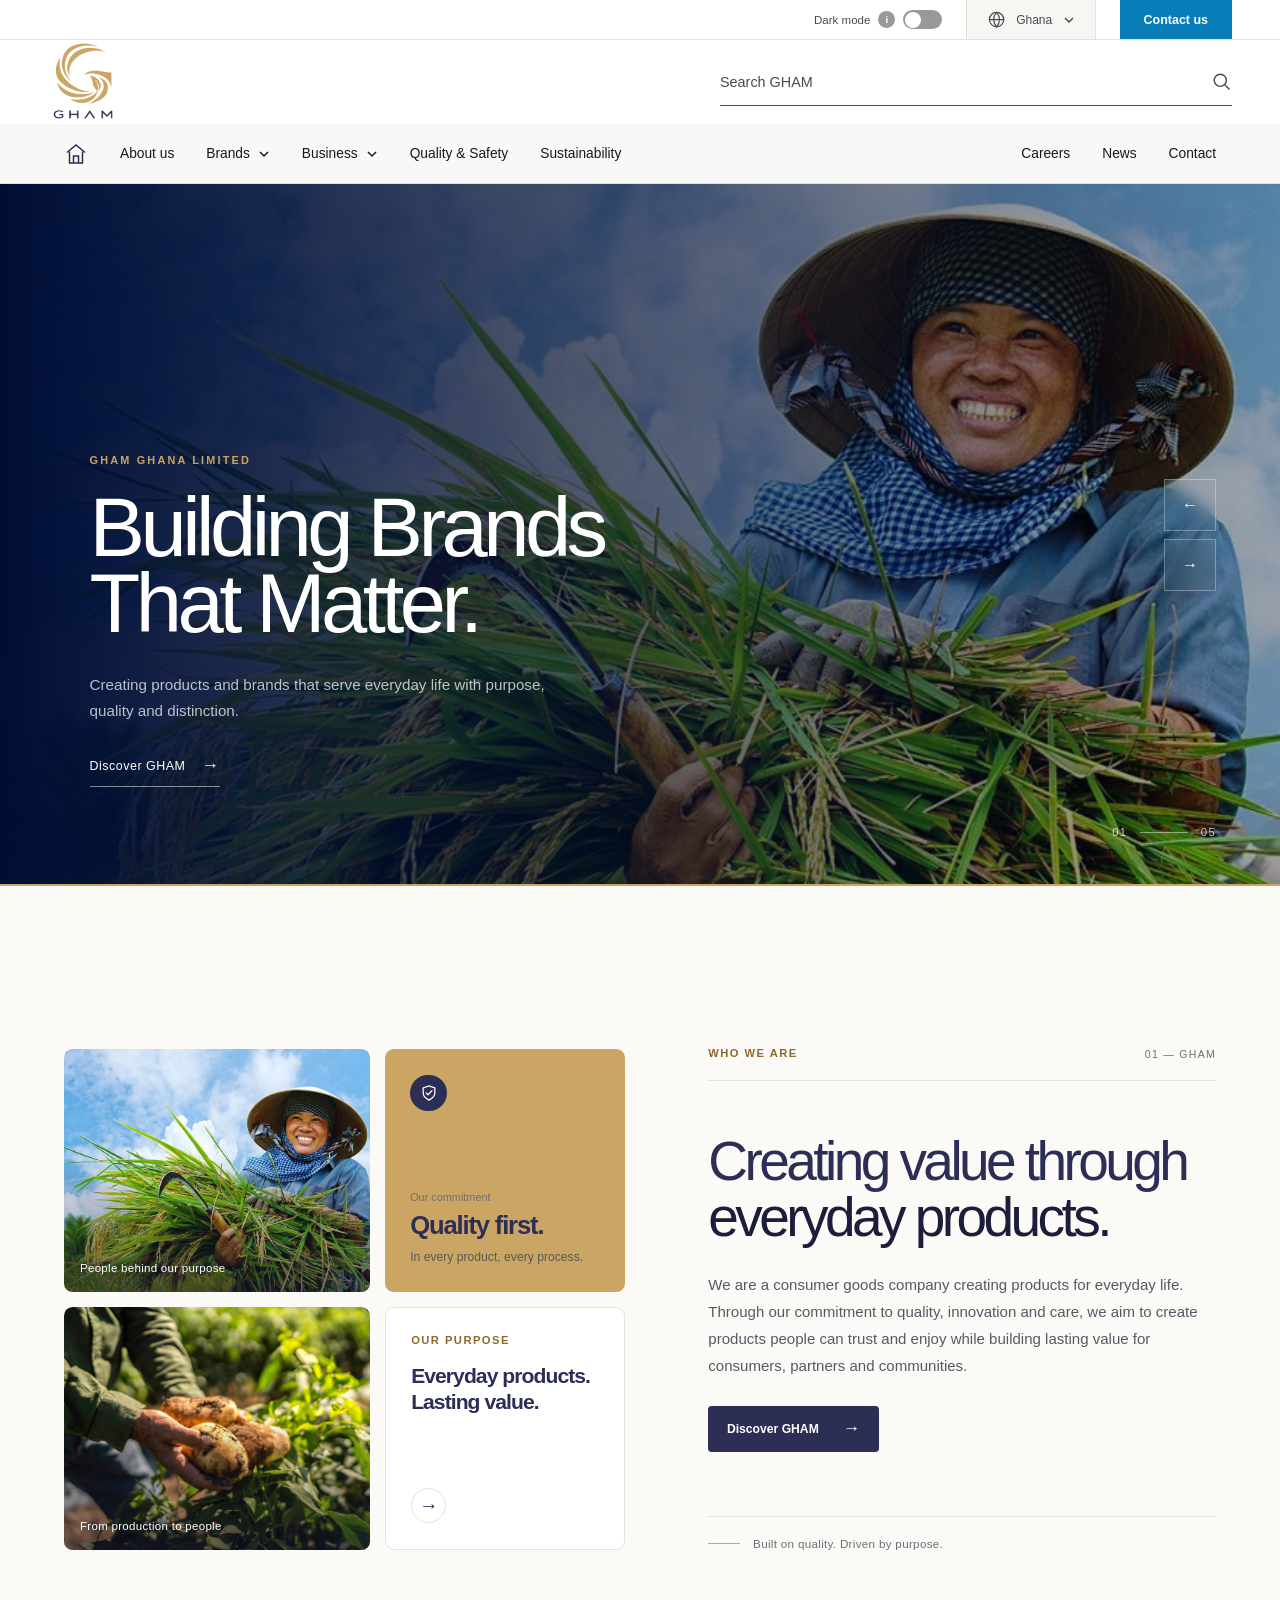
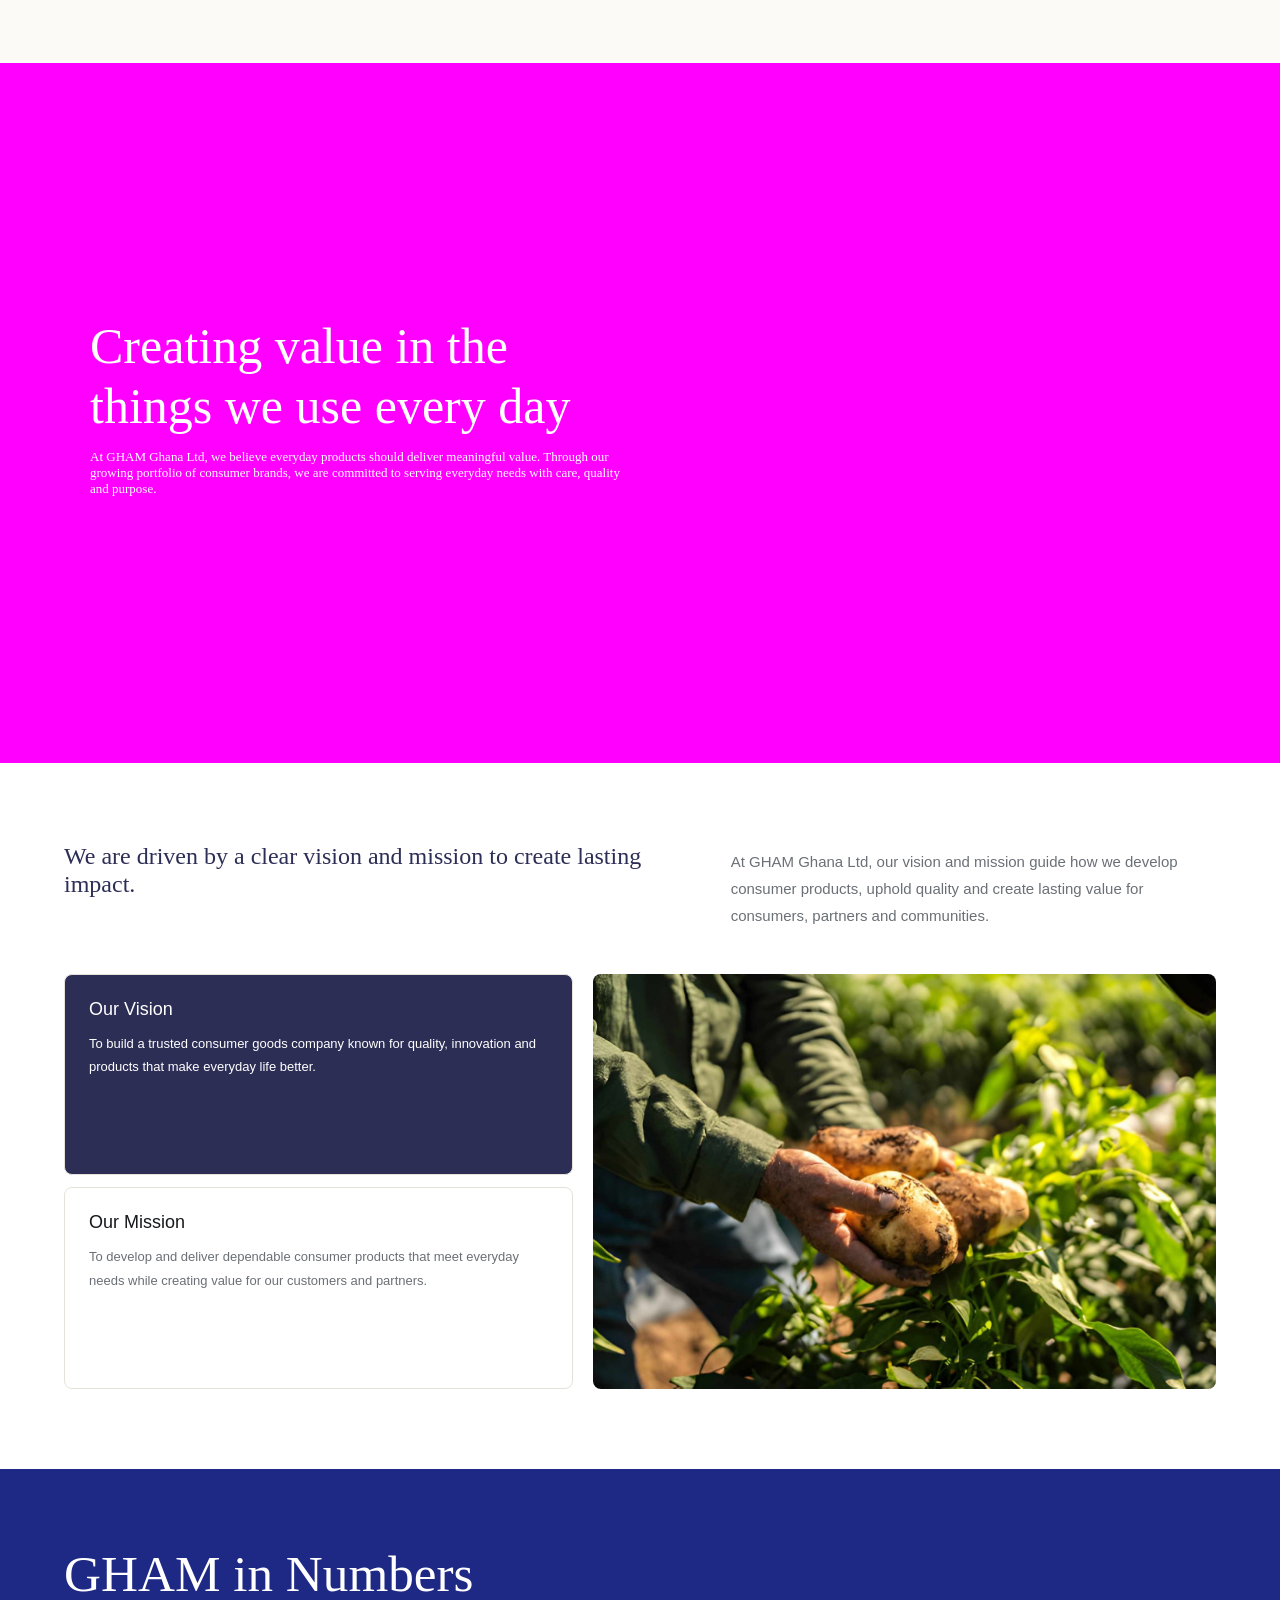
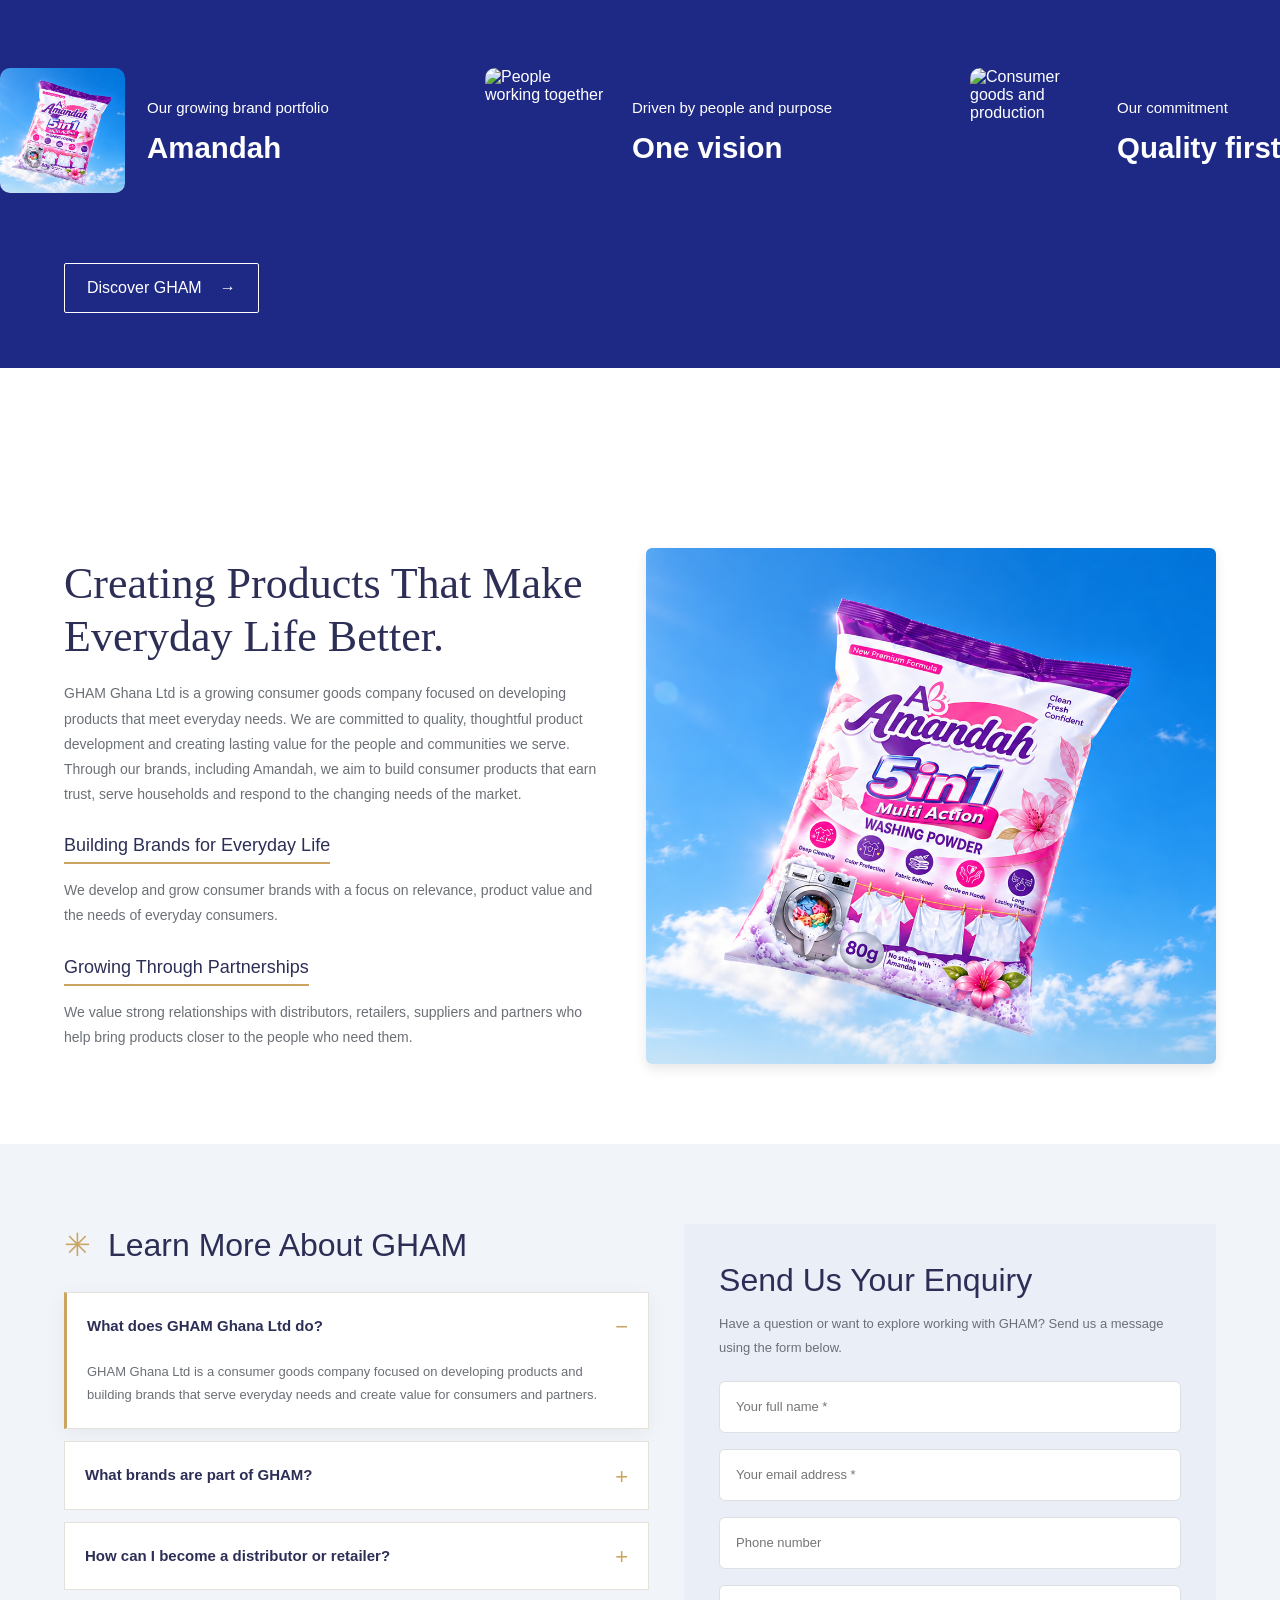
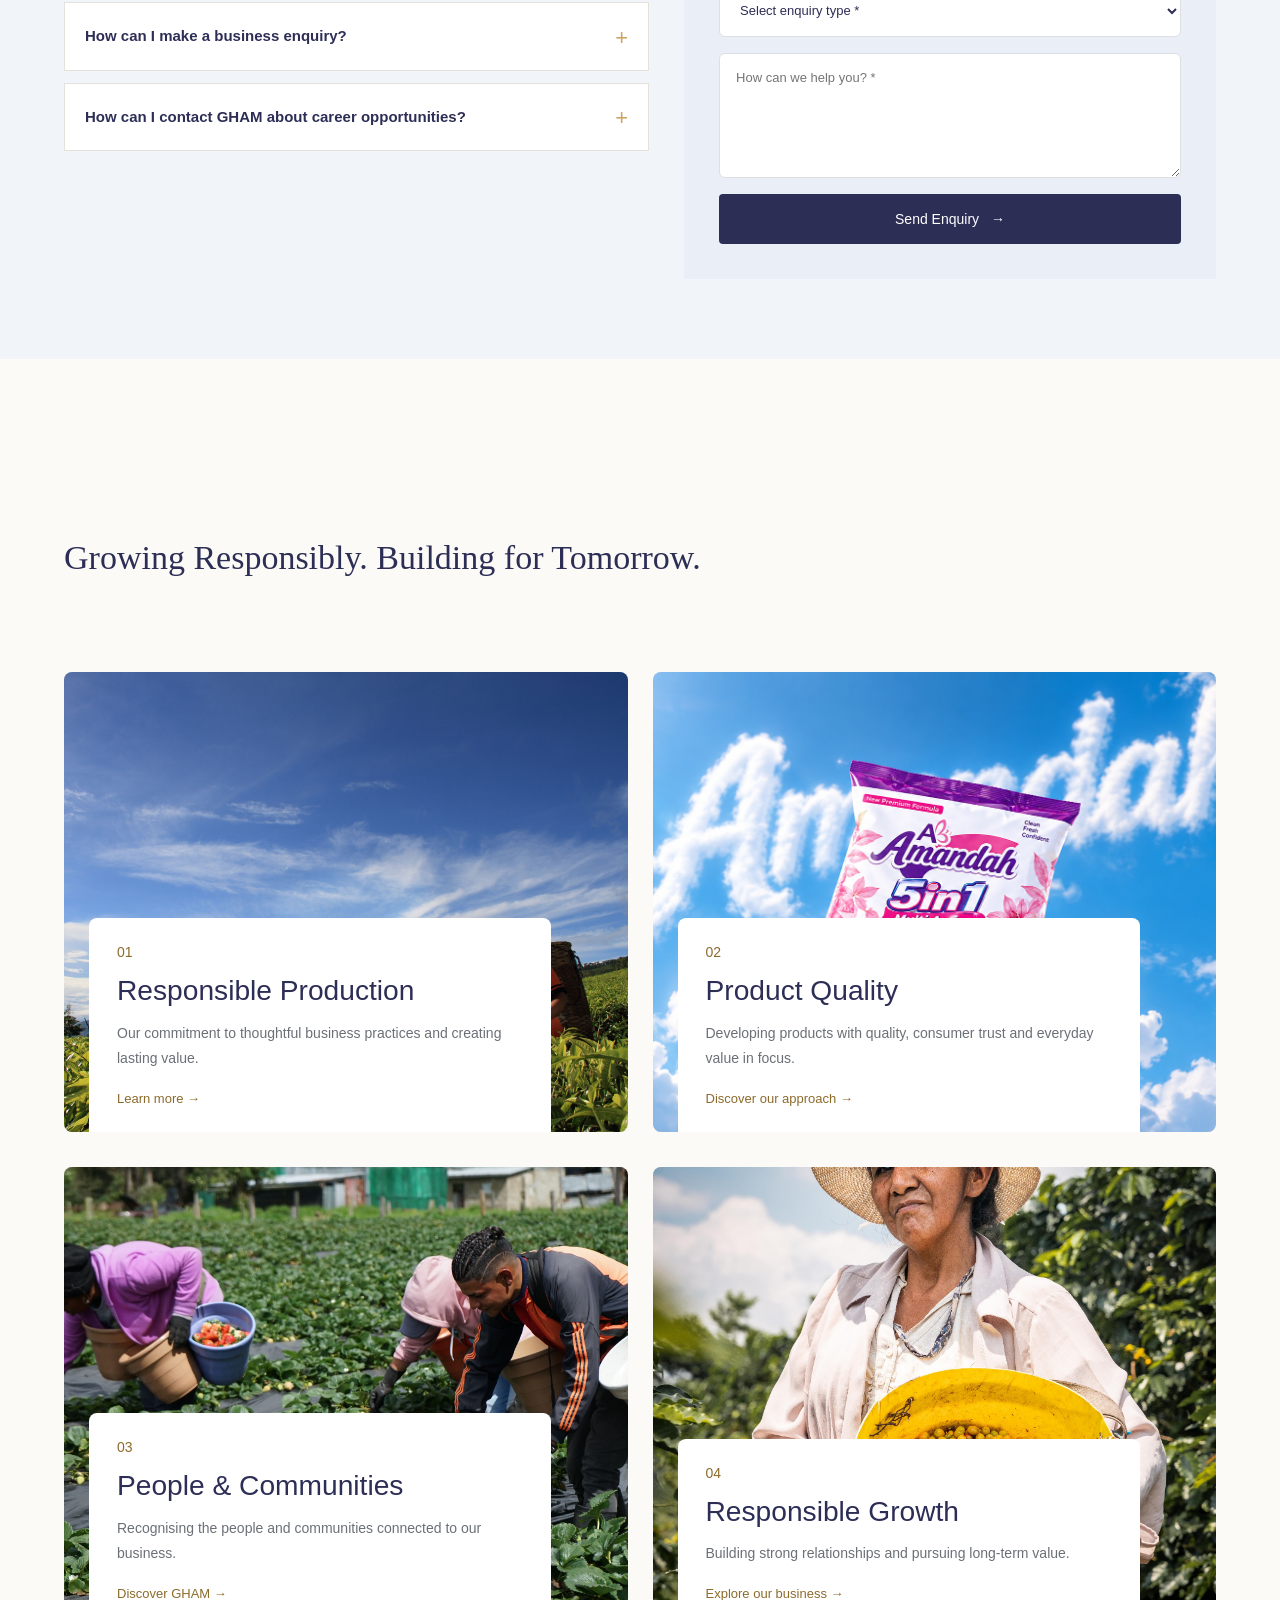
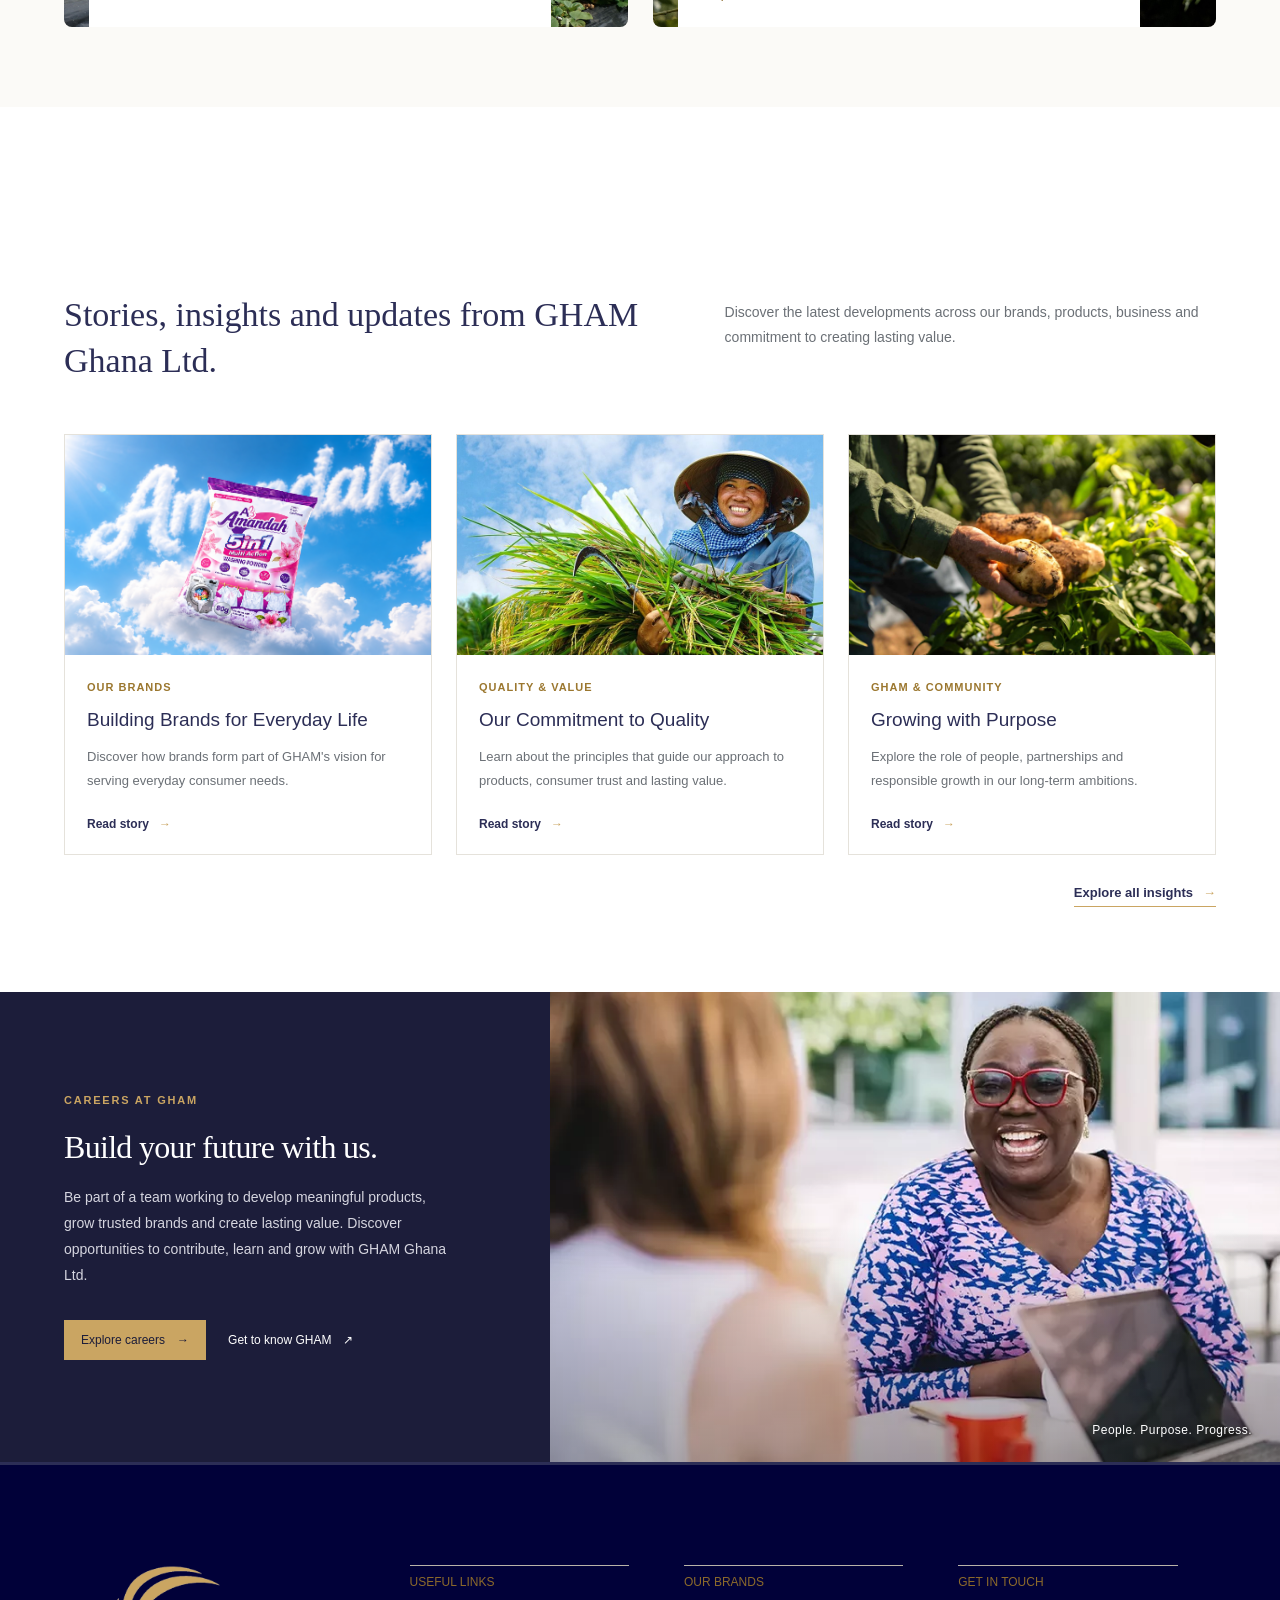
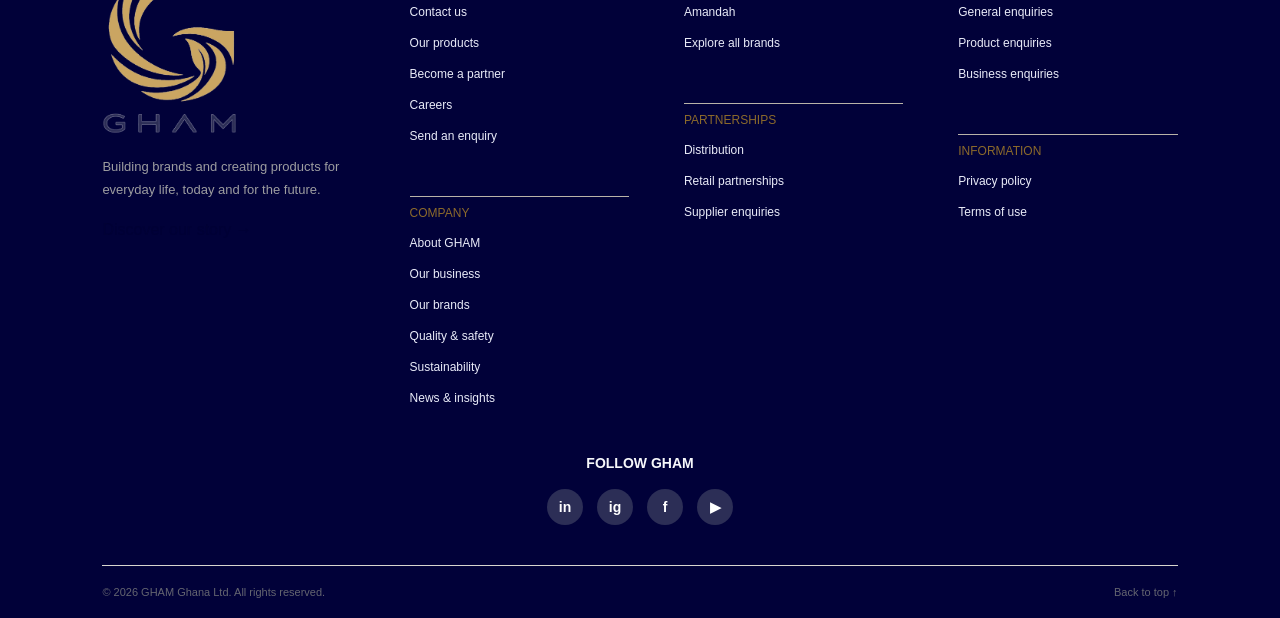
==== commit ad28d4bd: "update" ====
--- a/index.html
+++ b/index.html
@@ -985,6 +985,16 @@
 ====================================================== -->
 
 <div class="amandahbg">
+   <div class="amandahbgcontent">
+      <div class="amandahbgcontentleft">
+        <h2>
+            Creating value in the things we use every day
+       </h2>
+        <p>At GHAM Ghana Ltd, we believe everyday products should deliver meaningful value. Through our growing portfolio of consumer brands, we are committed to serving everyday needs with care, quality and purpose.</p>
+
+      </div>
+
+   </div>
 </div>
 
 <!-- ######################################################### -->
@@ -1075,7 +1085,6 @@
 
     <div class="gham-capabilities__content">
       <h2>
-        <span class="gham-capabilities__icon">✳</span>
         Creating Products That Make Everyday Life Better.
       </h2>
 
@@ -1218,6 +1227,7 @@
 <!-- ############################################## Gham sustainability -->
 
 
+
 <section class="gham-sustainability">
   <div class="gham-sustainability__container">
 
@@ -1225,80 +1235,52 @@
       Growing Responsibly. Building for Tomorrow.
     </h2>
 
-    <div class="gham-sustainability__layout">
-
-      <!-- Featured image and first card -->
-      <article class="gham-sustainability__feature">
-        <img src="pics/steptodown.com476314.jpg"
-             alt="Nature and the environment"
-             loading="lazy">
-
-        <div class="gham-sustainability__feature-card">
+    <div class="gham-sustainability__grid">
+
+      <article class="gham-sustainability__card">
+        <img src="pics/newpic1.jpg" alt="Nature and the environment">
+        <div class="gham-sustainability__content">
           <span>01</span>
           <h3>Responsible Production</h3>
-          <p>
-            Our commitment to thoughtful business practices
-            and creating lasting value.
-          </p>
-          <a href="sustainability.html">Learn more <span>→</span></a>
+          <p>Our commitment to thoughtful business practices and creating lasting value.</p>
+          <a href="sustainability.html">Learn more →</a>
         </div>
       </article>
 
-      <!-- Expanding cards -->
-      <div class="gham-sustainability__cards">
-
-        <article class="gham-sustainability__card">
-          <button class="gham-sustainability__trigger"
-                  aria-expanded="false">
-            <span class="gham-sustainability__number">02</span>
-            <h3>Product Quality</h3>
-            <span class="gham-sustainability__arrow">↗</span>
-          </button>
-          <div class="gham-sustainability__details">
-            <p>
-              Developing products with quality, consumer trust
-              and everyday value in focus.
-            </p>
-            <a href="quality.html">Discover our approach →</a>
-          </div>
-        </article>
-
-        <article class="gham-sustainability__card">
-          <button class="gham-sustainability__trigger"
-                  aria-expanded="false">
-            <span class="gham-sustainability__number">03</span>
-            <h3>People &amp; Communities</h3>
-            <span class="gham-sustainability__arrow">↗</span>
-          </button>
-          <div class="gham-sustainability__details">
-            <p>
-              Recognising the people and communities connected
-              to our business and our growth.
-            </p>
-            <a href="about.html">Discover GHAM →</a>
-          </div>
-        </article>
-
-        <article class="gham-sustainability__card">
-          <button class="gham-sustainability__trigger"
-                  aria-expanded="false">
-            <span class="gham-sustainability__number">04</span>
-            <h3>Responsible Growth</h3>
-            <span class="gham-sustainability__arrow">↗</span>
-          </button>
-          <div class="gham-sustainability__details">
-            <p>
-              Building strong relationships and pursuing
-              long-term value for our stakeholders.
-            </p>
-            <a href="business.html">Explore our business →</a>
-          </div>
-        </article>
-
-      </div>
+      <article class="gham-sustainability__card">
+        <img src="pics/Amandah3.png" alt="Amandah consumer products">
+        <div class="gham-sustainability__content">
+          <span>02</span>
+          <h3>Product Quality</h3>
+          <p>Developing products with quality, consumer trust and everyday value in focus.</p>
+          <a href="quality.html">Discover our approach →</a>
+        </div>
+      </article>
+
+      <article class="gham-sustainability__card">
+        <img src="pics/newpic2.jpg" alt="People working together">
+        <div class="gham-sustainability__content">
+          <span>03</span>
+          <h3>People &amp; Communities</h3>
+          <p>Recognising the people and communities connected to our business.</p>
+          <a href="about.html">Discover GHAM →</a>
+        </div>
+      </article>
+
+      <article class="gham-sustainability__card">
+        <img src="pics/newpic3.jpg" alt="Consumer goods business operations">
+        <div class="gham-sustainability__content">
+          <span>04</span>
+          <h3>Responsible Growth</h3>
+          <p>Building strong relationships and pursuing long-term value.</p>
+          <a href="business.html">Explore our business →</a>
+        </div>
+      </article>
+
     </div>
   </div>
 </section>
+
 
 <!-- ##################################################  Gham News Section-->
 
@@ -1308,7 +1290,6 @@
 
     <div class="gham-news__header">
       <h2>
-        <span class="gham-news__icon">✳</span>
         Stories, insights and updates from GHAM Ghana Ltd.
       </h2>
 
@@ -1389,6 +1370,47 @@
 </section>
 
 
+<!-- ####################################################### Gham Career -->
+
+
+<section class="gham-careers">
+  <div class="gham-careers__content">
+
+    <span class="gham-careers__eyebrow">CAREERS AT GHAM</span>
+
+    <h2>Build your future with us.</h2>
+
+    <p class="gham-careers__description">
+      Be part of a team working to develop meaningful products,
+      grow trusted brands and create lasting value. Discover
+      opportunities to contribute, learn and grow with GHAM Ghana Ltd.
+    </p>
+
+    <div class="gham-careers__links">
+      <a href="careers.html" class="gham-careers__primary">
+        Explore careers <span aria-hidden="true">→</span>
+      </a>
+
+      <a href="about.html" class="gham-careers__secondary">
+        Get to know GHAM <span aria-hidden="true">↗</span>
+      </a>
+    </div>
+
+  </div>
+
+  <div class="gham-careers__visual">
+    <img
+      src="pics/home-careers-banner.jpg.webp"
+      alt="Professionals collaborating in a workplace"
+      loading="lazy"
+    >
+    <span class="gham-careers__image-caption">
+      People. Purpose. Progress.
+    </span>
+  </div>
+</section>
+
+
 
 
 
--- a/css/style.css
+++ b/css/style.css
@@ -2090,11 +2090,45 @@
   width: 100%;
   height: 700px;
   background-color: #ff00ff;
-  background-image: url("../pics/Amandah3.png");
+  background-image:linear-gradient(to left,rgba(0,0,0,0.7),rgba(0,0,0,0.7)), url("../pics/Amandah3.png");
   background-position: center;
   background-repeat: no-repeat;
   background-size: cover;
   background-attachment: fixed;
+}
+
+.amandahbgcontent{
+  display: flex;
+  justify-content: space-between;
+  max-width: 1100px;
+  align-items: center;
+  height: 700px;
+  margin: 0 auto;
+}
+
+.amandahbgcontentleft{
+  width: 50%;
+}
+
+.amandahbgcontentleft h2{
+  font-size: 50px;
+  font-family: montserrat;
+  line-height: 1.2;
+  margin: 0;
+  color: white;
+  font-weight: lighter;
+}
+
+.amandahbgcontentleft p{
+    font-family: Poppins;
+    font-size: 13px;
+
+  color: white;
+
+}
+
+.amandahbgcontentright{
+  width: 50%;
 }
 
 @media (max-width: 767px) {
@@ -2115,6 +2149,7 @@
 
 
 .gham-purpose {
+  padding-top: 50px;
   padding: 80px 5%;
   background: #fff;
   font-family: var(--font-sans);
@@ -2129,9 +2164,10 @@
 
 .gham-purpose__top h2 {
   max-width: 580px;
+  font-family: montserrat;
   margin: 0;
   color: #2c2e56;
-  font-size: clamp(2rem, 4vw, 3rem);
+  font-size: 24px;
   font-weight: 400;
   line-height: 1.15;
 }
@@ -2264,14 +2300,15 @@
   gap: 40px;
   align-items: stretch;
   max-width: 1400px;
-  margin: auto;
+  margin-top: 100px;
 }
 
 .gham-capabilities__content h2 {
   margin: 10px 0 18px;
+  font-family: montserrat;
   color: #2c2e56;
-  font-size: clamp(2rem, 3vw, 2.8rem);
-  font-weight: 400;
+  font-size: 44px;
+  font-weight: 300;
   line-height: 1.2;
 }
 
@@ -2350,6 +2387,7 @@
 
 .gham-numbers h2 {
   max-width: 1500px;
+    font-family: montserrat;
   margin: 0 auto 65px;
   padding: 0 5%;
   font-size: clamp(2.2rem, 4vw, 3.5rem);
@@ -2520,6 +2558,7 @@
 .gham-faq h2,
 .gham-enquiry-form h2 {
   margin: 0 0 25px;
+  
   color: #2c2e56;
   font-size: clamp(1.6rem, 2.5vw, 2.2rem);
   font-weight: 400;
@@ -2688,256 +2727,122 @@
 .gham-sustainability {
   padding: 80px 5%;
   background: #fbfaf7;
-  color: #2c2e56;
 }
 
 .gham-sustainability__container {
   max-width: 1450px;
-  margin: auto;
+  margin-top: 100px;
 }
 
 .gham-sustainability__heading {
   margin: 0 0 45px;
-  font-size: clamp(2rem, 4vw, 3.2rem);
+  font-family: montserrat;
+  color: #2c2e56;
+  padding-bottom: 50px;
+  font-size: 34px;
   font-weight: 400;
-  line-height: 1.2;
-}
-
-.gham-sustainability__layout {
+}
+
+.gham-sustainability__grid {
   display: grid;
-  grid-template-columns: 1.8fr 1.2fr;
-  gap: 20px;
-  min-height: 540px;
-}
-
-/* Large image */
-.gham-sustainability__feature {
+  grid-template-columns: repeat(2, minmax(0, 1fr));
+  gap: 35px 25px;
+}
+
+.gham-sustainability__card {
   position: relative;
-  min-height: 540px;
+  min-height: 460px;
   overflow: hidden;
   border-radius: 8px;
   background: #e5e2db;
-}
-
-.gham-sustainability__feature > img {
+  transition: transform 350ms ease, box-shadow 350ms ease;
+}
+
+.gham-sustainability__card:hover {
+  transform: translateY(-5px);
+  box-shadow: 0 18px 35px #16181b18;
+}
+
+.gham-sustainability__card > img {
   position: absolute;
   inset: 0;
   width: 100%;
   height: 100%;
   object-fit: cover;
-  transition: transform 800ms ease;
-}
-
-.gham-sustainability__feature:hover > img {
+  transition: transform 700ms ease;
+}
+
+.gham-sustainability__card:hover > img {
   transform: scale(1.04);
 }
 
-.gham-sustainability__feature::after {
-  content: "";
-  position: absolute;
-  inset: 0;
-  background: linear-gradient(transparent 35%, #16181b55);
-  pointer-events: none;
-}
-
-.gham-sustainability__feature-card {
+.gham-sustainability__content {
   position: absolute;
   z-index: 1;
-  right: 25px;
-  bottom: 25px;
   left: 25px;
-  padding: 28px;
-  border-radius: 8px;
+  bottom: 0;
+  width: min(82%, 520px);
+  padding: 25px 28px;
+  border-radius: 8px 8px 0 0;
   background: #fff;
 }
 
-.gham-sustainability__feature-card > span {
+.gham-sustainability__content > span {
   color: #8c6a2b;
   font-size: 14px;
 }
 
-.gham-sustainability__feature-card h3 {
+.gham-sustainability__content h3 {
   margin: 12px 0;
-  font-size: clamp(1.5rem, 2.5vw, 2.2rem);
+  color: #2c2e56;
+  font-size: clamp(1.4rem, 2.2vw, 2rem);
   font-weight: 400;
-}
-
-.gham-sustainability__feature-card p,
-.gham-sustainability__details p {
+  line-height: 1.25;
+}
+
+.gham-sustainability__content p {
+  margin: 0 0 18px;
   color: #6b7076;
   font-size: 14px;
   line-height: 1.8;
 }
 
-.gham-sustainability__feature-card a,
-.gham-sustainability__details a {
+.gham-sustainability__content a {
   color: #8c6a2b;
   font-size: 13px;
   text-decoration: none;
 }
 
-/* Expanding cards */
-.gham-sustainability__cards {
-  display: flex;
-  gap: 14px;
-  min-width: 0;
-}
-
-.gham-sustainability__card {
-  display: flex;
-  flex: 1;
-  flex-direction: column;
-  min-width: 0;
-  overflow: hidden;
-  border-radius: 8px;
-  background: #2c2e56;
-  color: #fff;
-  transition: flex 650ms cubic-bezier(.22, 1, .36, 1),
-              background 300ms ease;
-}
-
-.gham-sustainability__card.is-active {
-  flex: 2.5;
-  background: #1c1d3a;
-}
-
-.gham-sustainability__trigger {
-  display: flex;
-  flex: 1;
-  flex-direction: column;
-  align-items: flex-start;
-  gap: 22px;
-  width: 100%;
-  min-height: 280px;
-  padding: 25px 18px;
-  border: 0;
-  background: transparent;
-  color: inherit;
-  text-align: left;
-  cursor: pointer;
-}
-
-.gham-sustainability__number {
-  color: #caa562;
-  font-size: 14px;
-}
-
-.gham-sustainability__trigger h3 {
-  margin: 0;
-  font-size: clamp(1rem, 1.5vw, 1.5rem);
-  font-weight: 400;
-  line-height: 1.4;
-  overflow-wrap: anywhere;
-}
-
-.gham-sustainability__arrow {
-  margin-top: auto;
-  color: #caa562;
-  font-size: 22px;
-  transition: transform 350ms ease;
-}
-
-.gham-sustainability__card.is-active
-.gham-sustainability__arrow {
-  transform: rotate(45deg);
-}
-
-.gham-sustainability__details {
-  display: grid;
-  grid-template-rows: 0fr;
-  padding: 0 18px;
-  opacity: 0;
-  transition: opacity 350ms ease, padding 350ms ease;
-}
-
-.gham-sustainability__details p {
-  color: #e0e0e9;
-}
-
-.gham-sustainability__card.is-active
-.gham-sustainability__details {
-  padding-bottom: 25px;
-  opacity: 1;
-}
-
-/* Responsive */
-@media (max-width: 900px) {
-  .gham-sustainability__layout {
-    grid-template-columns: 1fr;
-  }
-
-  .gham-sustainability__feature {
-    min-height: 450px;
-  }
-
-  .gham-sustainability__cards {
-    min-height: 300px;
-  }
-}
-
-@media (max-width: 600px) {
+.gham-sustainability__content a:hover {
+  color: #2c2e56;
+}
+
+@media (max-width: 700px) {
   .gham-sustainability {
     padding: 55px 5%;
   }
 
-  .gham-sustainability__heading {
-    margin-bottom: 28px;
-  }
-
-  .gham-sustainability__feature {
-    min-height: 400px;
-  }
-
-  .gham-sustainability__feature-card {
-    right: 12px;
-    bottom: 12px;
+  .gham-sustainability__grid {
+    grid-template-columns: 1fr;
+    gap: 25px;
+  }
+
+  .gham-sustainability__card {
+    min-height: 420px;
+  }
+
+  .gham-sustainability__content {
     left: 12px;
-    padding: 20px;
-  }
-
-  .gham-sustainability__cards {
-    flex-direction: column;
-    gap: 10px;
-  }
-
+    width: calc(100% - 24px);
+    box-sizing: border-box;
+    padding: 22px;
+  }
+}
+
+@media (prefers-reduced-motion: reduce) {
   .gham-sustainability__card,
-  .gham-sustainability__card.is-active {
-    flex: none;
-  }
-
-  .gham-sustainability__trigger {
-    flex: none;
-    flex-direction: row;
-    align-items: center;
-    min-height: 0;
-    gap: 15px;
-    padding: 20px;
-  }
-
-  .gham-sustainability__trigger h3 {
-    flex: 1;
-    font-size: 17px;
-  }
-
-  .gham-sustainability__arrow {
-    margin-top: 0;
-  }
-
-  .gham-sustainability__details {
-    display: none;
-    padding: 0 20px;
-  }
-
-  .gham-sustainability__card.is-active
-  .gham-sustainability__details {
-    display: block;
-    padding-bottom: 20px;
-  }
-}
-
-@media (prefers-reduced-motion: reduce) {
-  .gham-sustainability * {
-    transition: none !important;
+  .gham-sustainability__card > img {
+    transition: none;
   }
 }
 
@@ -2953,7 +2858,7 @@
 
 .gham-news__container {
   max-width: 1400px;
-  margin: auto;
+  margin-top: 100px;
 }
 
 .gham-news__header {
@@ -2967,7 +2872,8 @@
 .gham-news__header h2 {
   margin: 0;
   color: #2c2e56;
-  font-size: clamp(1.8rem, 3vw, 2.5rem);
+  font-family: montserrat;
+  font-size: 34px;
   font-weight: 400;
   line-height: 1.35;
 }
@@ -3140,8 +3046,8 @@
 .gham-footer {
   padding: 100px 8% 0;
   border-top: 3px solid #2c2e56;
-  background: #212121;
-  color: #f5f5f8;
+  background: #010139;
+  color: #010135;
 }
 
 .gham-footer__main {
@@ -3310,3 +3216,174 @@
     gap: 12px;
   }
 }
+
+
+
+/* ####################################################### Gham Career */
+
+
+.gham-careers {
+  display: grid;
+  grid-template-columns: 0.86fr 1.14fr;
+  min-height: 470px;
+
+  background: #1c1d3a;
+  color: #fff;
+}
+
+.gham-careers__content {
+  display: flex;
+  flex-direction: column;
+  align-items: flex-start;
+  justify-content: center;
+  padding: 60px clamp(28px, 5vw, 80px);
+}
+
+.gham-careers__eyebrow {
+  margin-bottom: 22px;
+  color: #caa562;
+  font-size: 11px;
+  font-weight: 600;
+  letter-spacing: 1.8px;
+}
+
+.gham-careers__content h2 {
+  max-width: 360px;
+    font-family: montserrat;
+
+  margin: 0 0 18px;
+  font-size: clamp(27px, 2.5vw, 35px);
+  font-weight: 400;
+  line-height: 1.22;
+  letter-spacing: -0.7px;
+}
+
+.gham-careers__description {
+  max-width: 390px;
+  margin: 0;
+  color: #d5d5df;
+  font-size: 14px;
+  line-height: 1.85;
+}
+
+.gham-careers__links {
+  display: flex;
+  flex-wrap: wrap;
+  align-items: center;
+  gap: 22px;
+  margin-top: 32px;
+}
+
+.gham-careers__primary,
+.gham-careers__secondary {
+  display: inline-flex;
+  align-items: center;
+  gap: 12px;
+  font-size: 12px;
+  text-decoration: none;
+}
+
+.gham-careers__primary {
+  padding: 13px 17px;
+  background: #caa562;
+  color: #1c1d3a;
+  transition: background 200ms ease;
+}
+
+.gham-careers__primary:hover {
+  background: #dfc18b;
+}
+
+.gham-careers__secondary {
+  color: #fff;
+}
+
+.gham-careers__secondary:hover {
+  color: #caa562;
+}
+
+.gham-careers__visual {
+  position: relative;
+  min-height: 470px;
+  overflow: hidden;
+  background: #e5e2db;
+}
+
+.gham-careers__visual img {
+  display: block;
+  width: 100%;
+  height: 100%;
+  position: absolute;
+  inset: 0;
+  object-fit: cover;
+  object-position: center;
+}
+
+.gham-careers__visual::after {
+  content: "";
+  position: absolute;
+  inset: 50% 0 0;
+  background: linear-gradient(transparent, #16181b55);
+  pointer-events: none;
+}
+
+.gham-careers__image-caption {
+  position: absolute;
+  z-index: 1;
+  right: 28px;
+  bottom: 25px;
+  color: #fff;
+  font-size: 12px;
+  letter-spacing: 0.5px;
+}
+
+/* Tablet */
+@media (max-width: 850px) {
+  .gham-careers {
+    grid-template-columns: 1fr 1fr;
+    min-height: 420px;
+  }
+
+  .gham-careers__content {
+    padding: 40px 28px;
+  }
+
+  .gham-careers__visual {
+    min-height: 420px;
+  }
+}
+
+/* Mobile */
+@media (max-width: 600px) {
+  .gham-careers {
+    grid-template-columns: 1fr;
+    margin: 0;
+  }
+
+  .gham-careers__content {
+    padding: 45px 7%;
+  }
+
+  .gham-careers__content h2 {
+    font-size: 29px;
+  }
+
+  .gham-careers__description {
+    font-size: 14px;
+  }
+
+  .gham-careers__links {
+    gap: 18px;
+    margin-top: 25px;
+  }
+
+  .gham-careers__visual {
+    min-height: 300px;
+  }
+}
+
+@media (prefers-reduced-motion: reduce) {
+  .gham-careers__primary {
+    transition: none;
+  }
+}
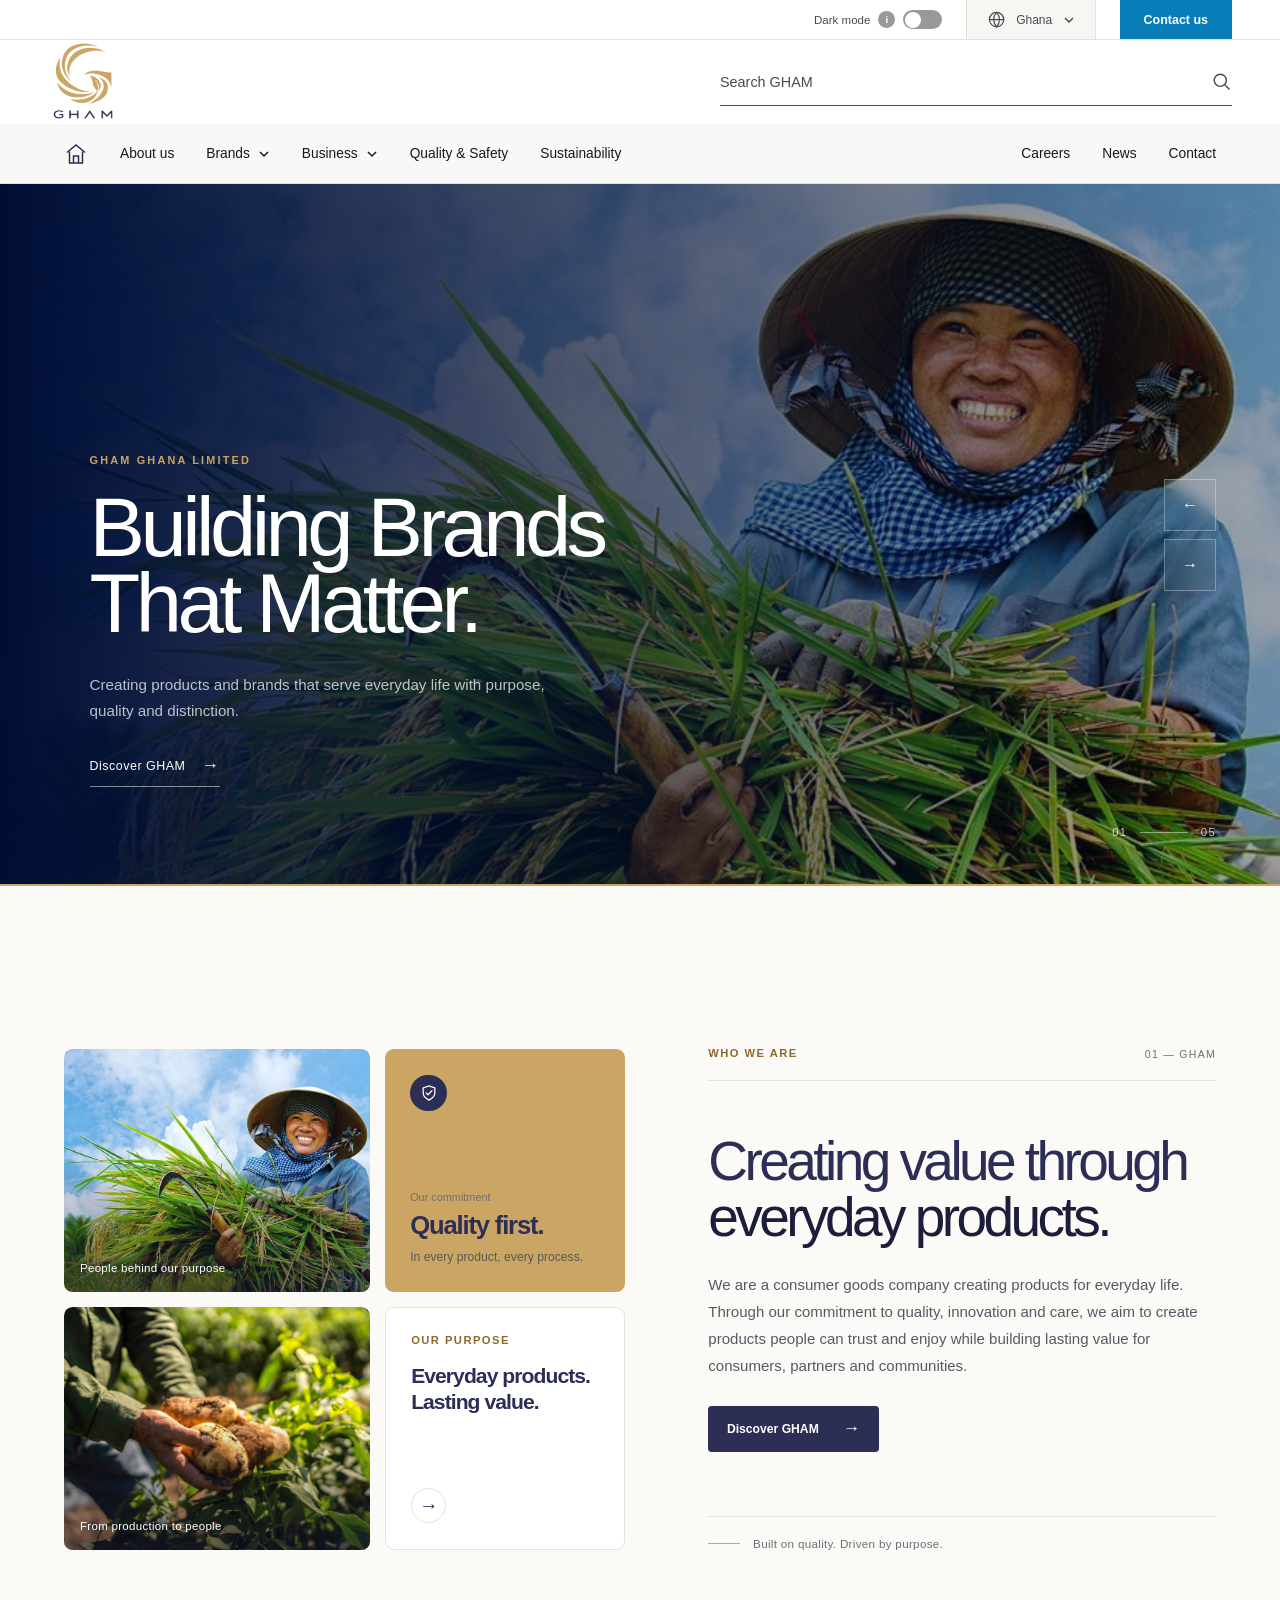
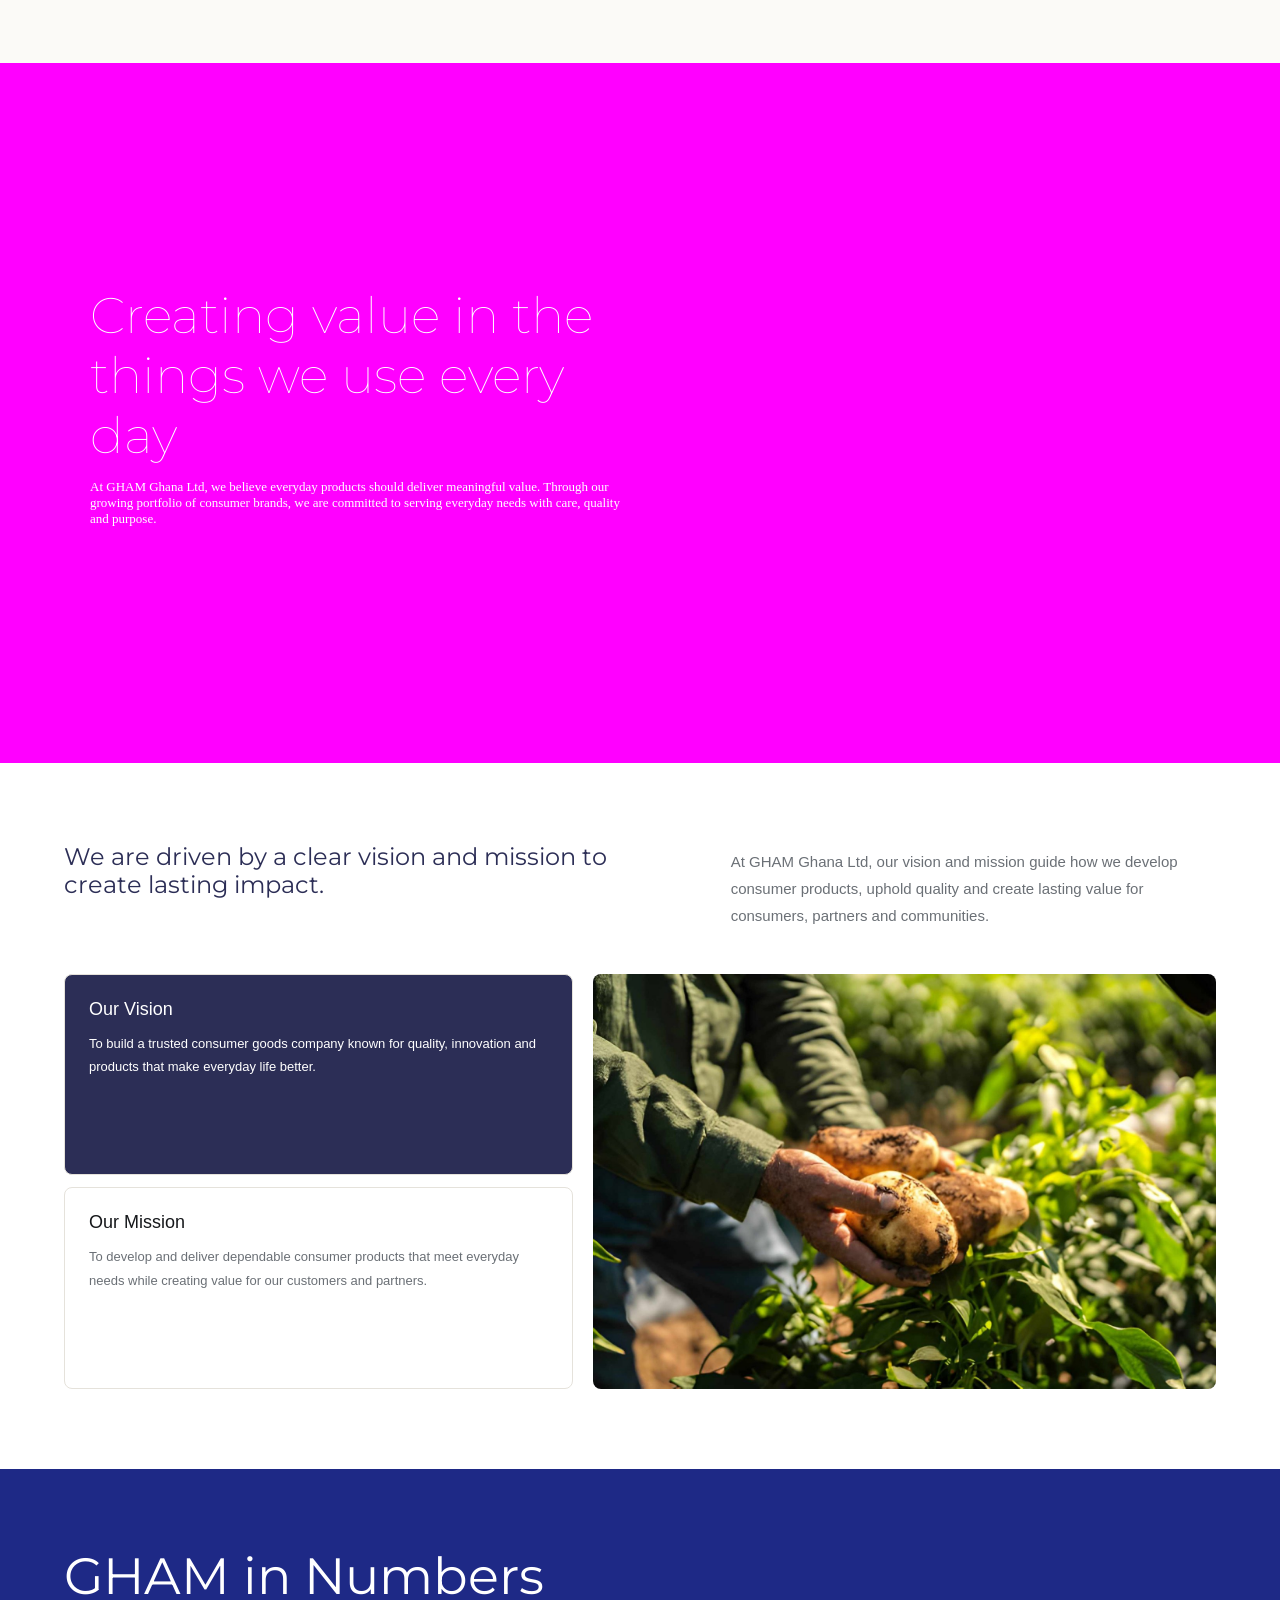
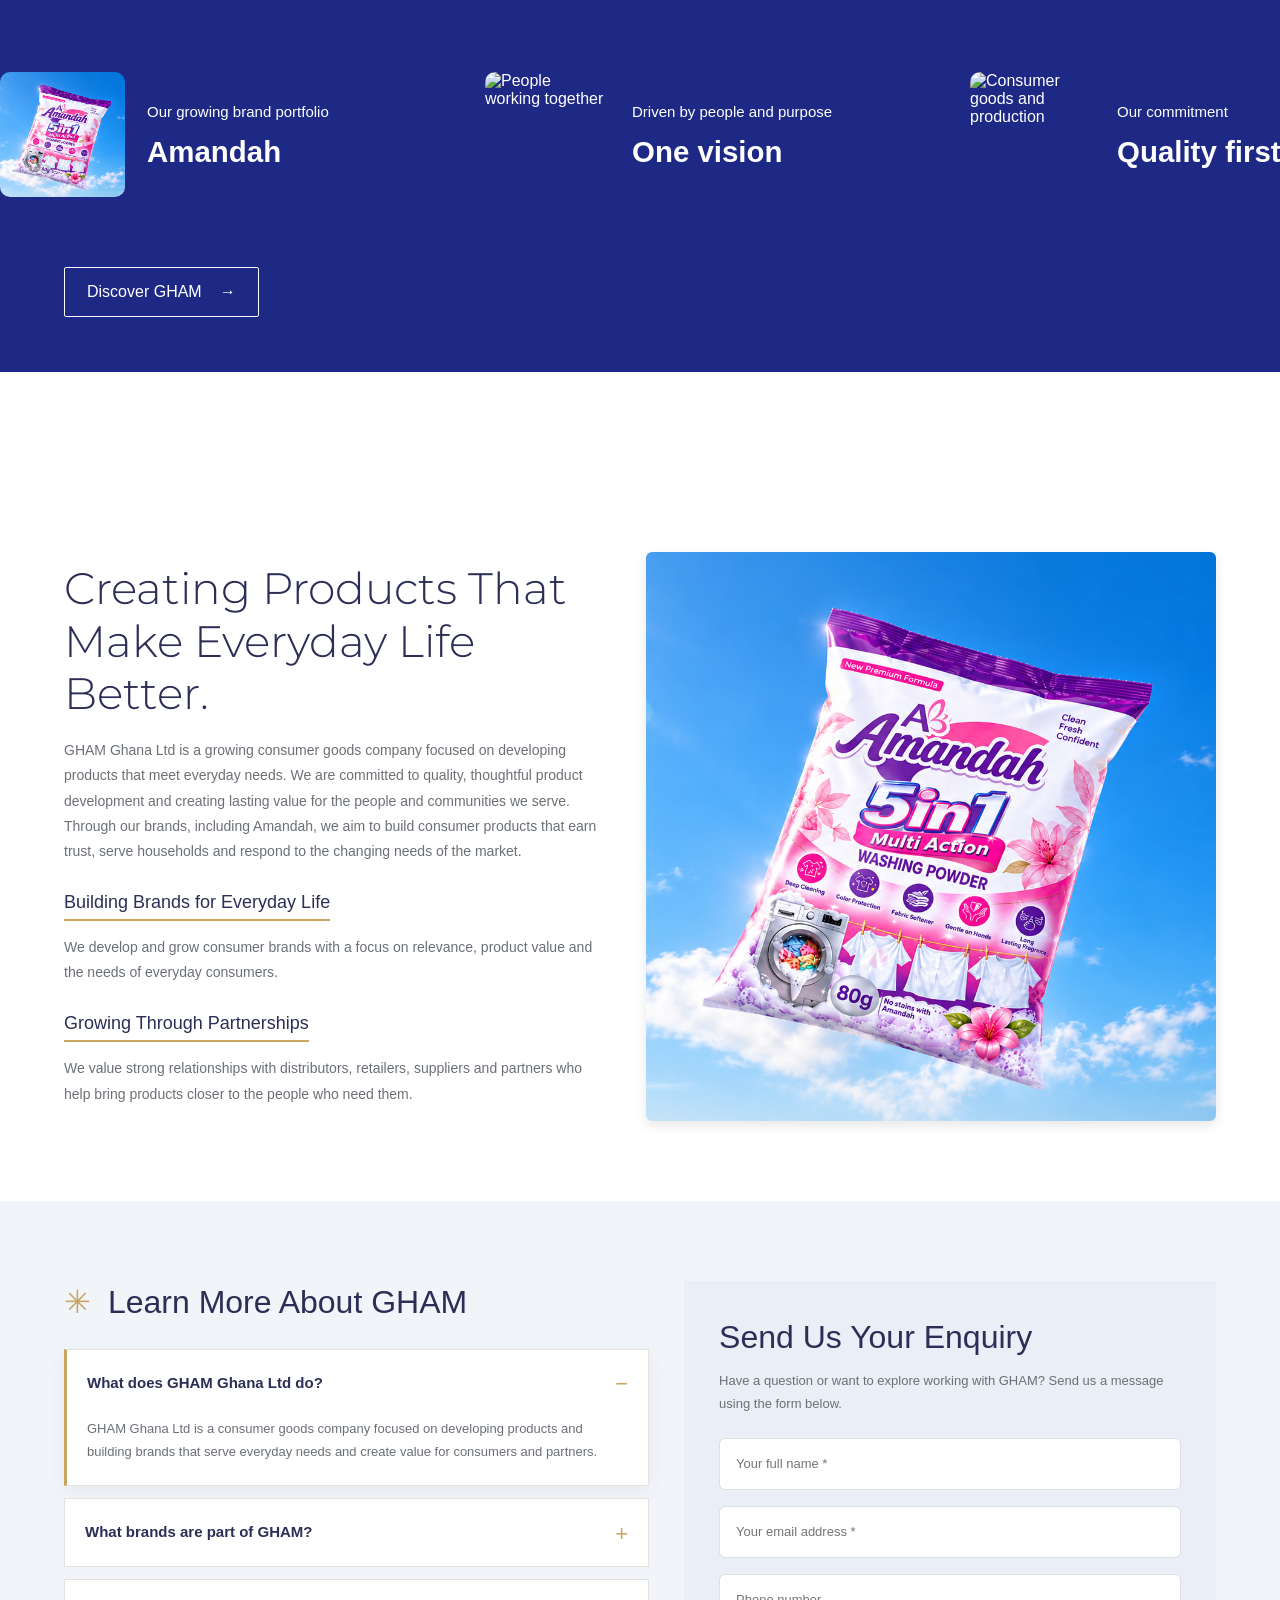
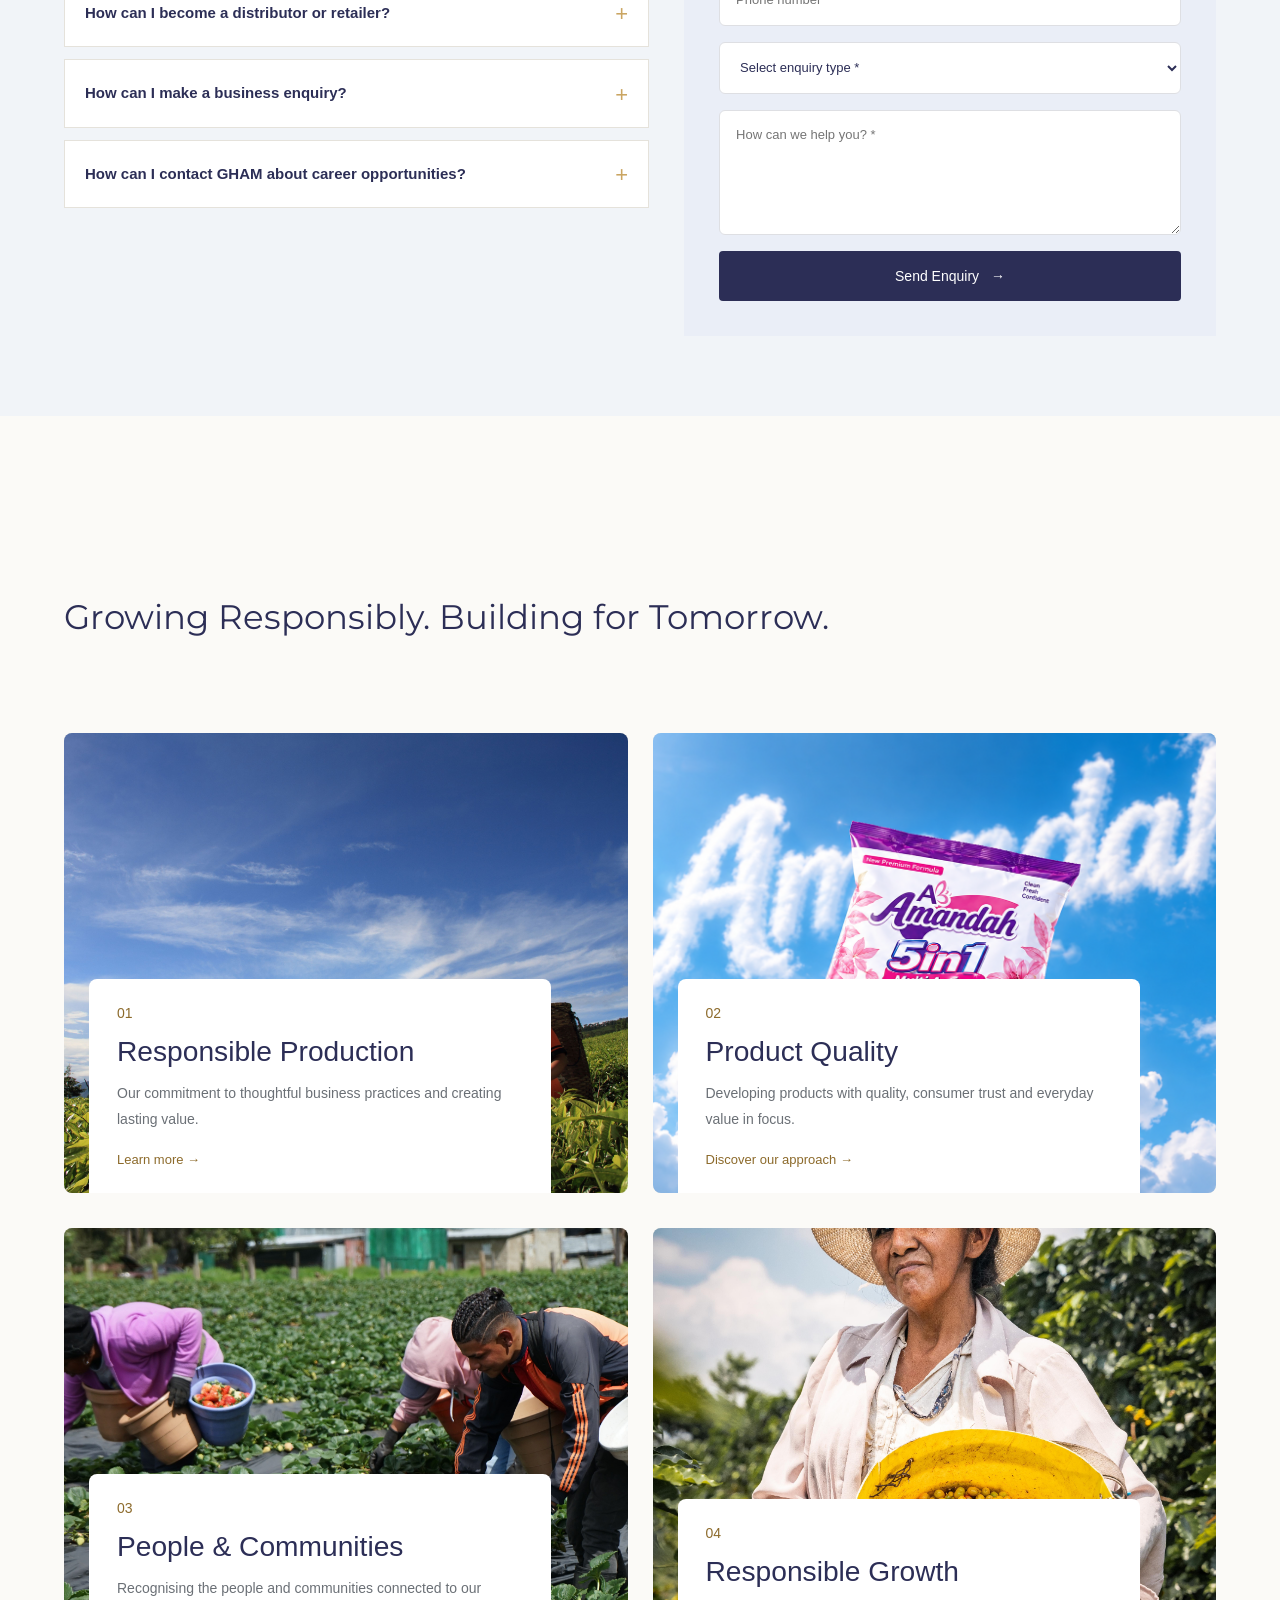
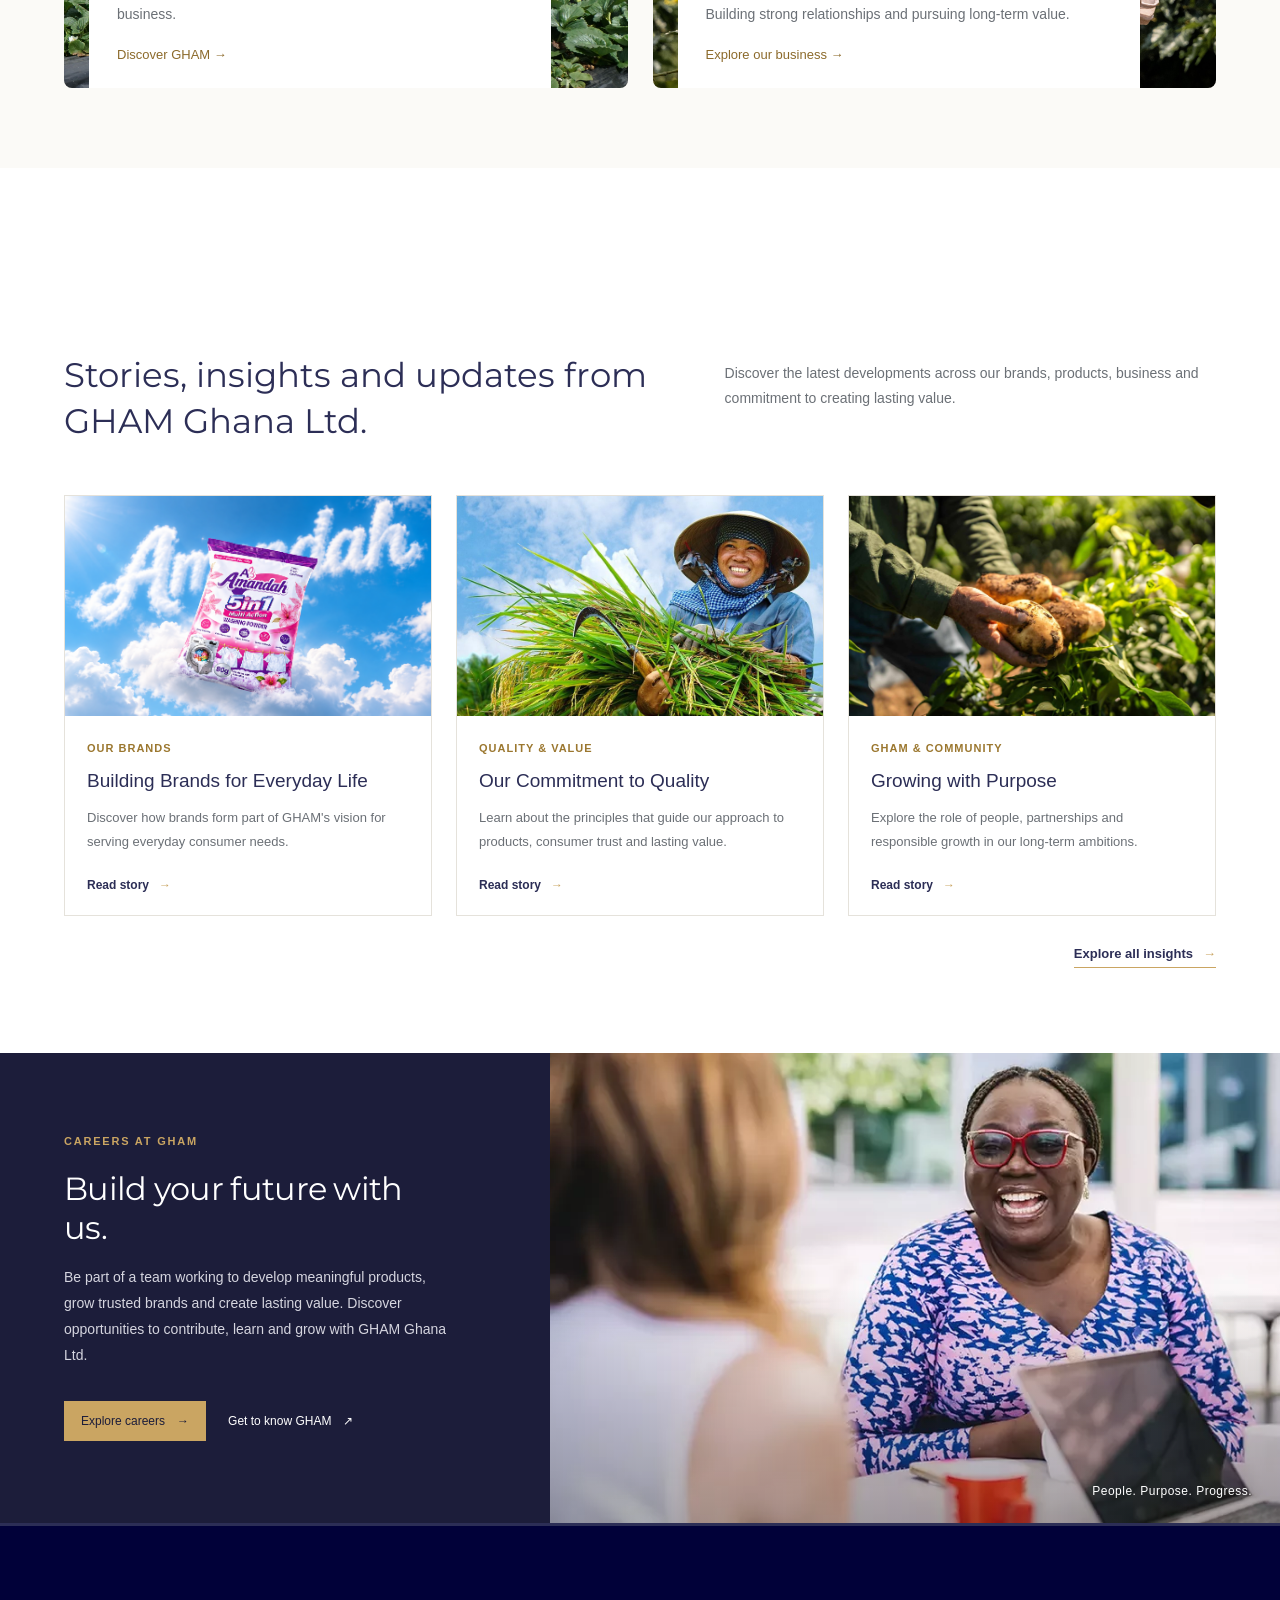
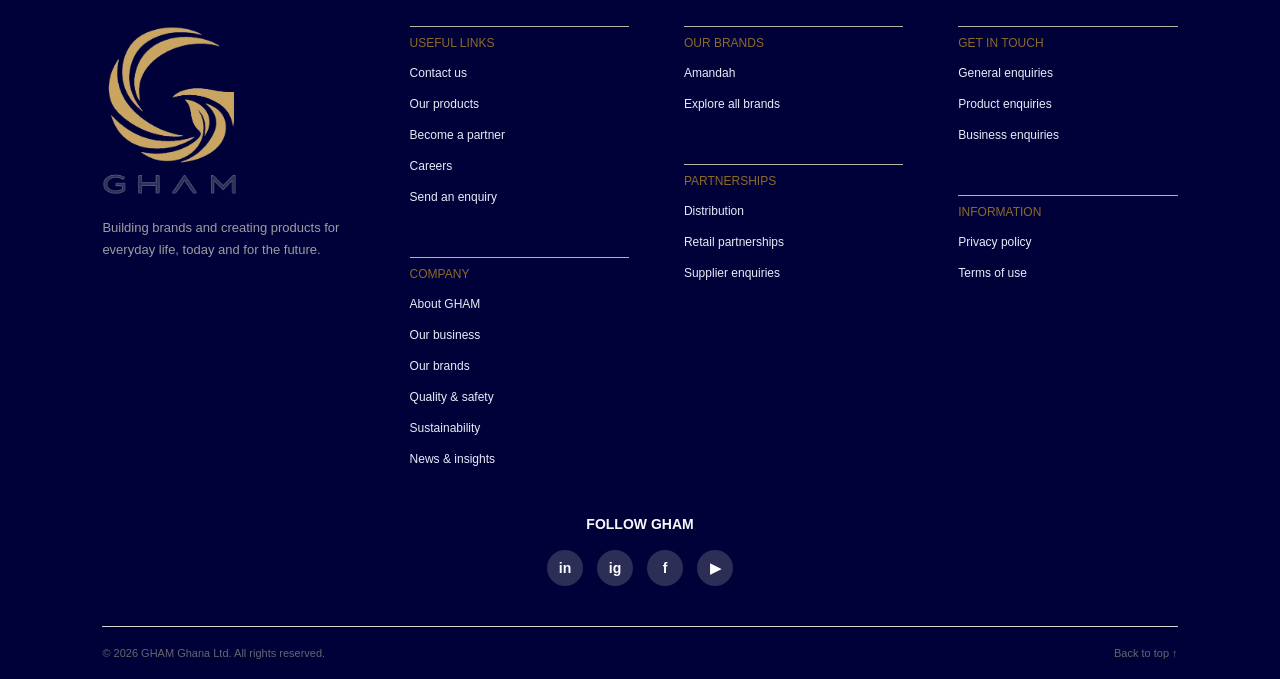
==== commit 5a393752: "update" ====
--- a/index.html
+++ b/index.html
@@ -12,6 +12,12 @@
     name="description"
     content="GHAM Ghana Limited — a consumer goods company creating products for everyday life."
   >
+
+  
+<link rel="preconnect" href="https://fonts.googleapis.com">
+<link rel="preconnect" href="https://fonts.gstatic.com" crossorigin>
+<link href="https://fonts.googleapis.com/css2?family=Montserrat:wght@400;500;600;700&display=swap" rel="stylesheet">
+
 
   <title>GHAM Ghana Limited | Consumer Goods</title>
 
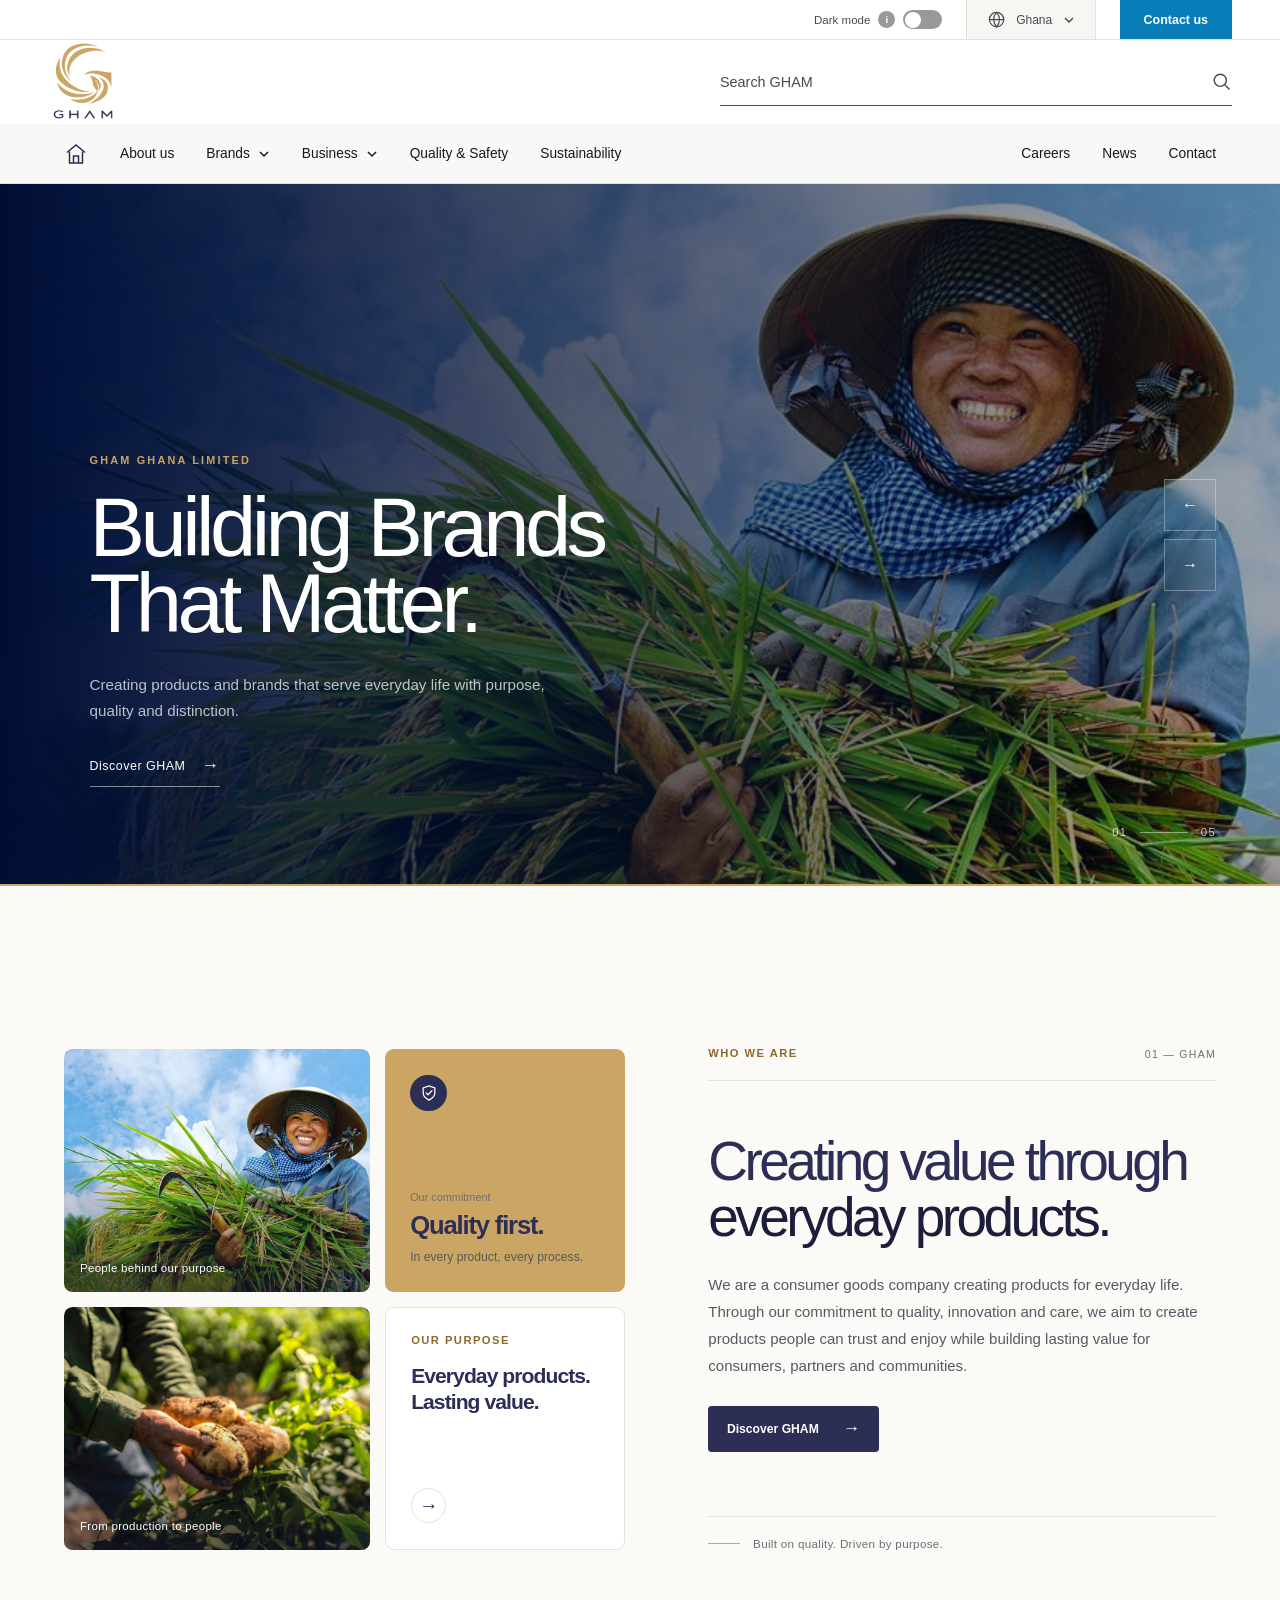
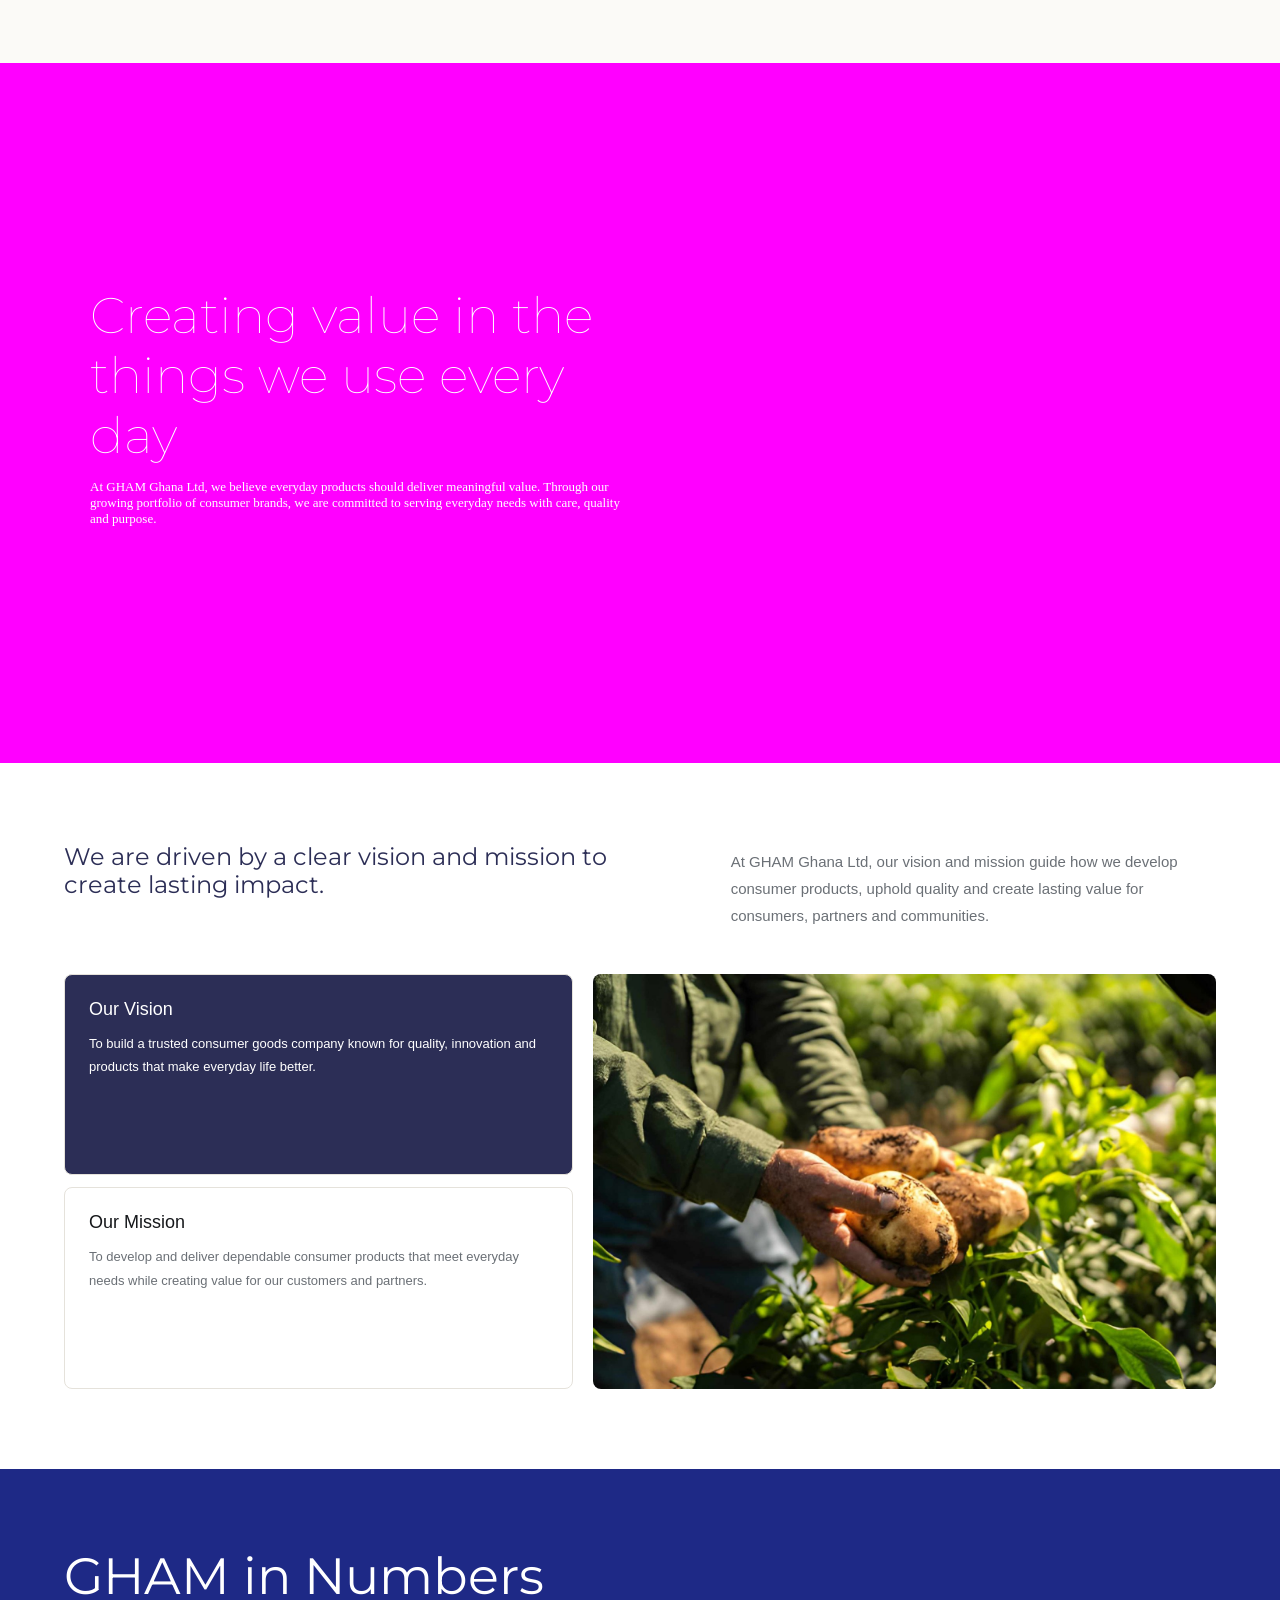
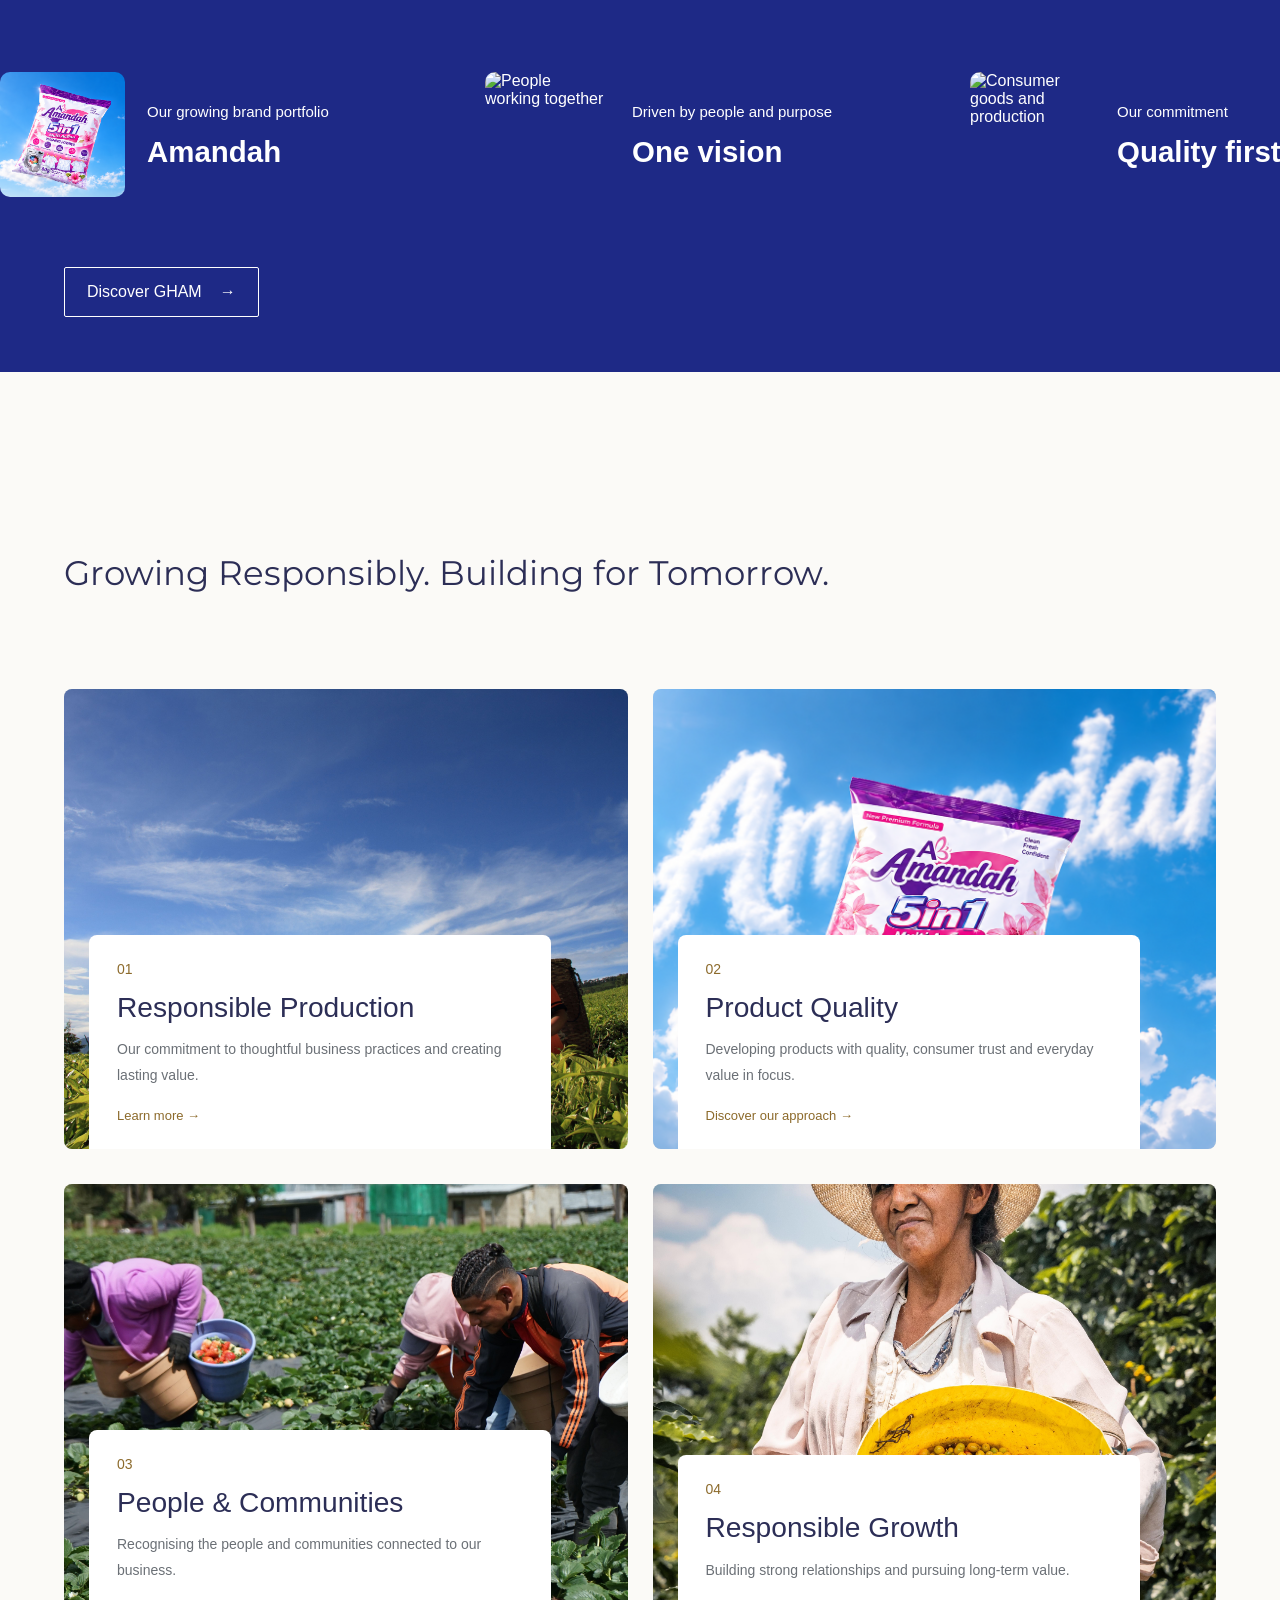
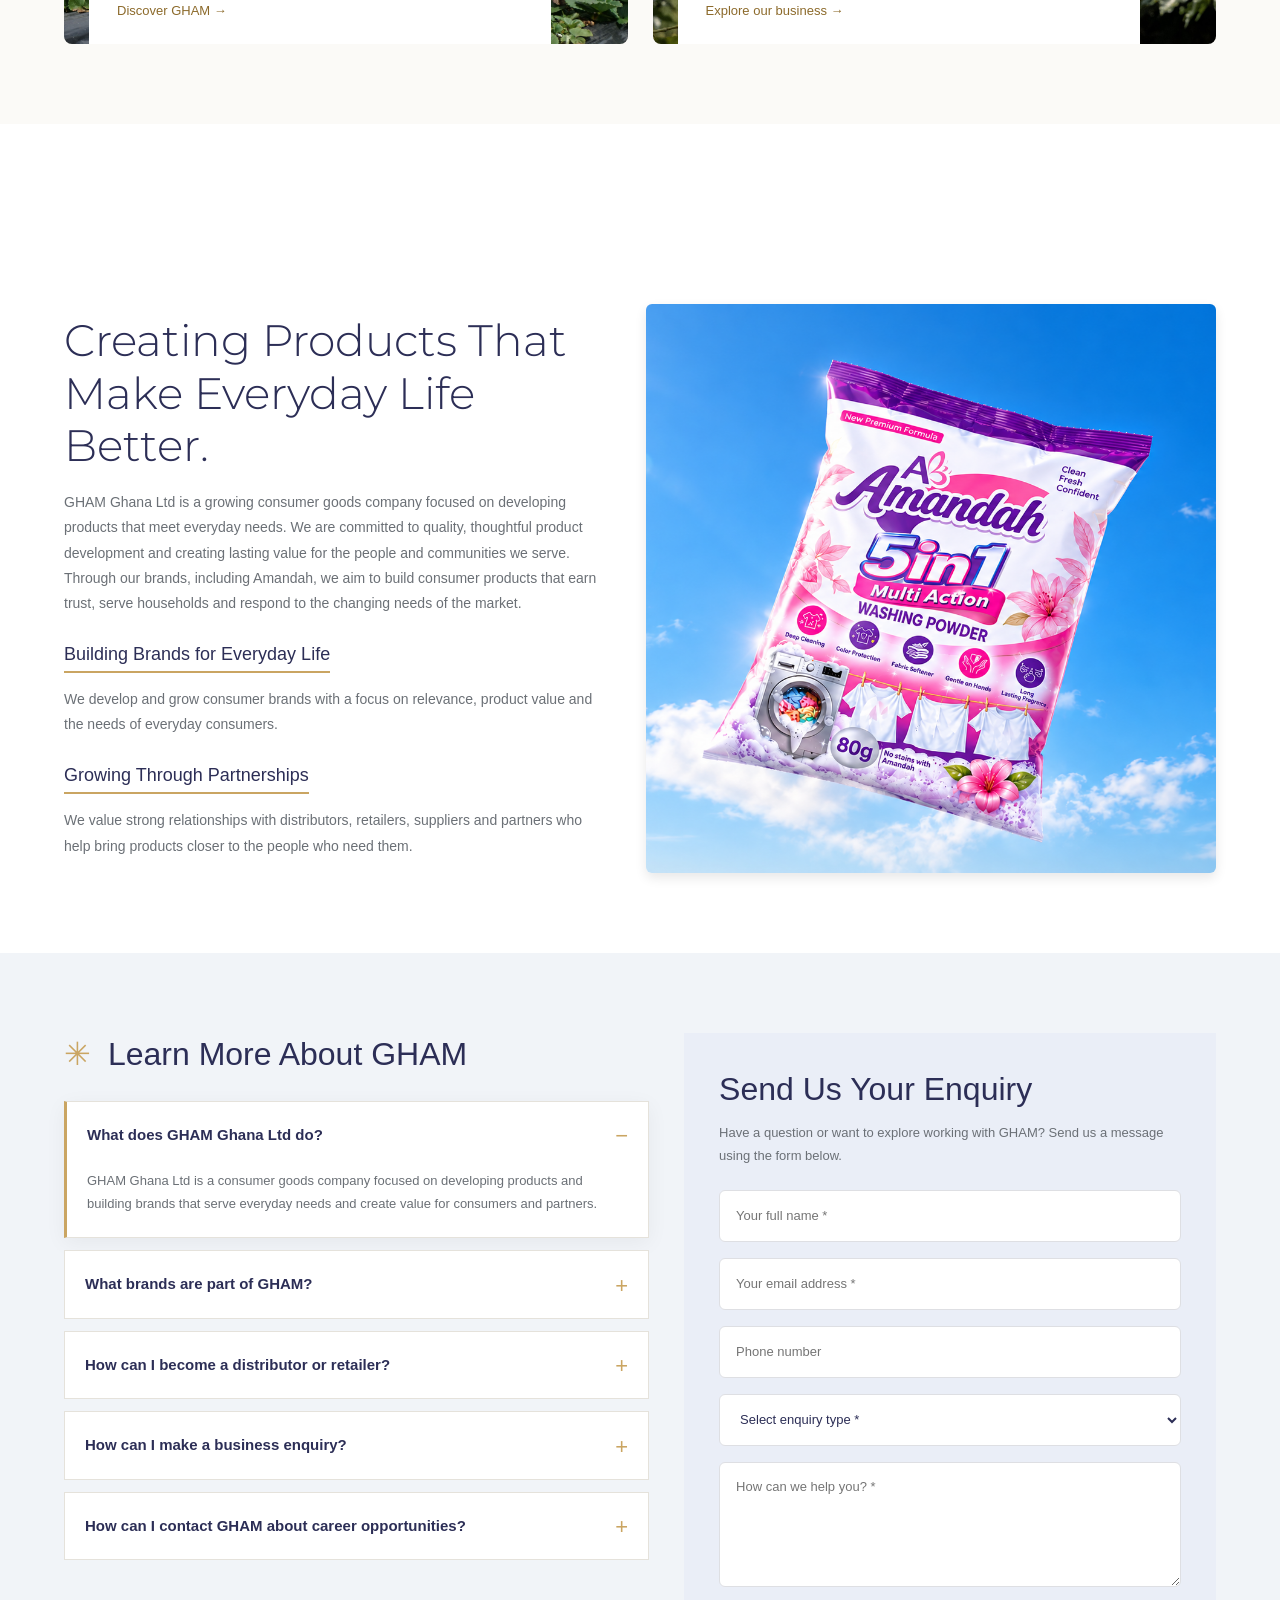
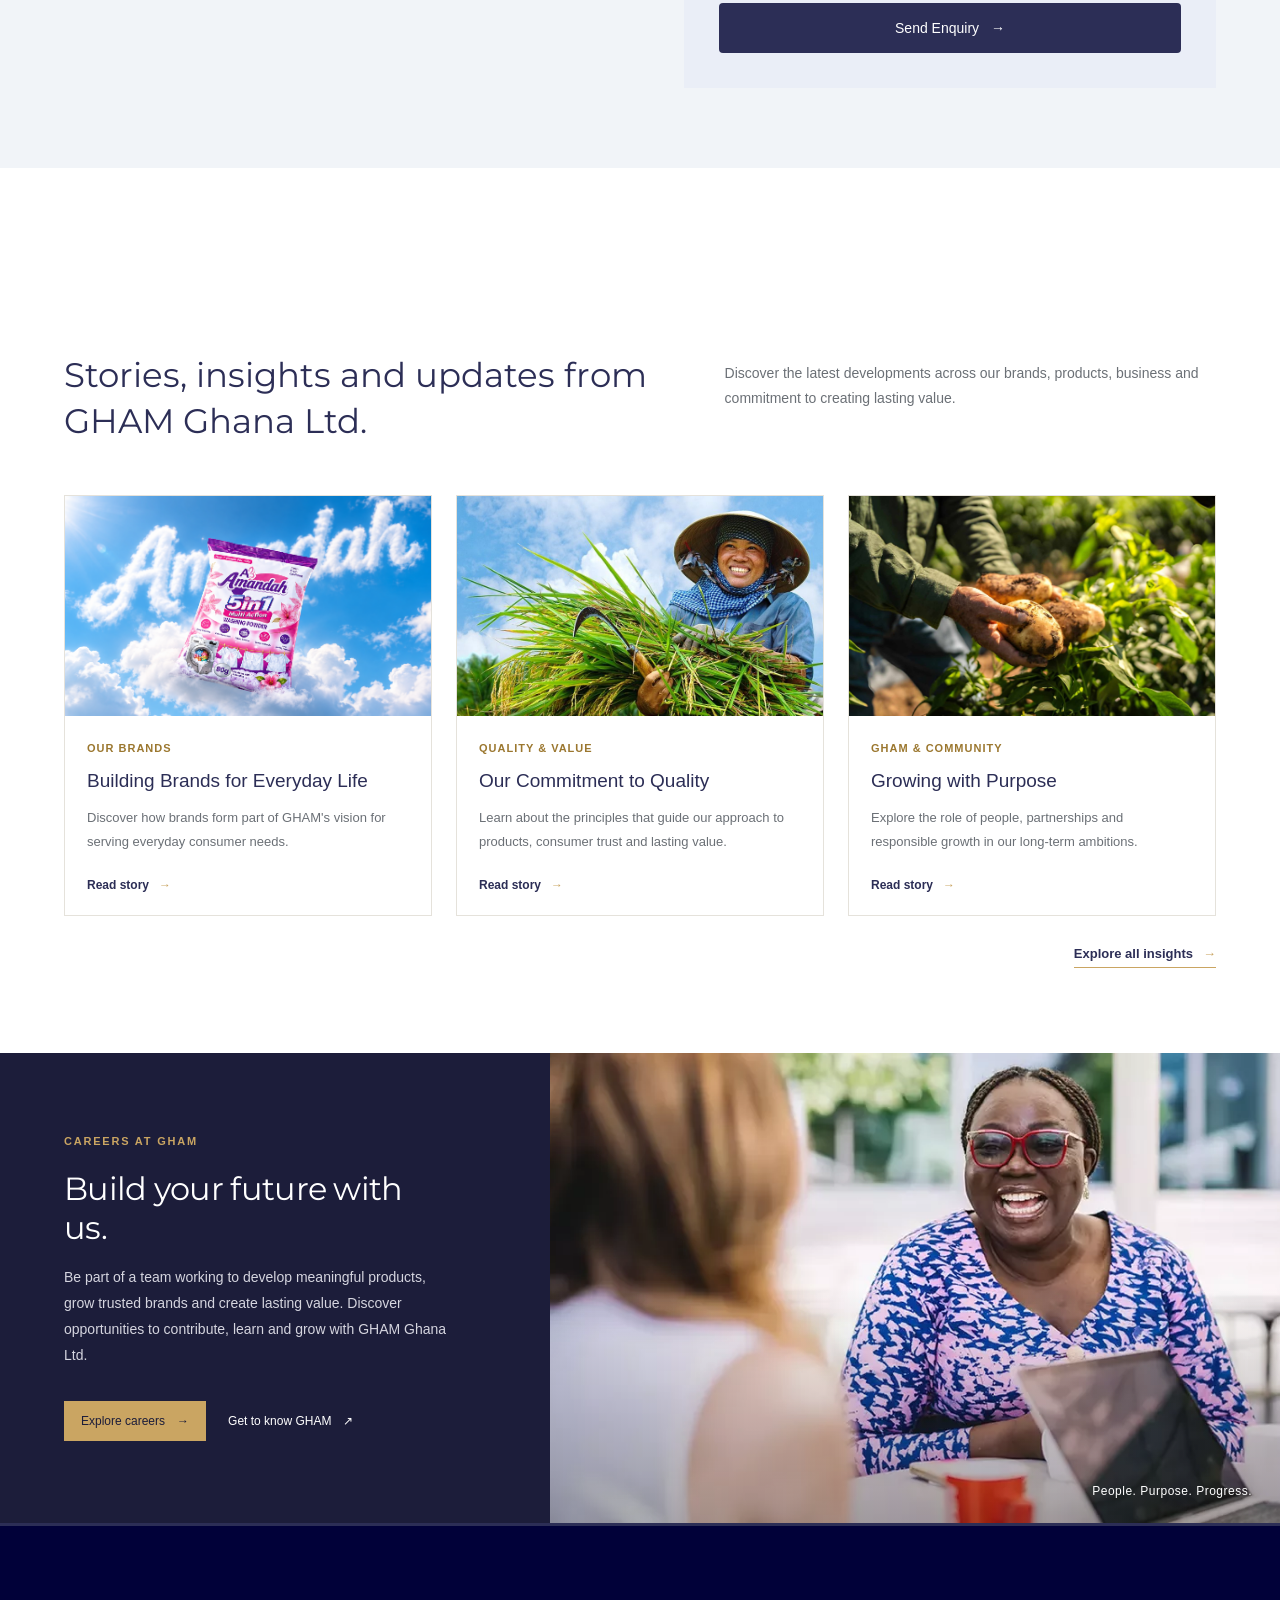
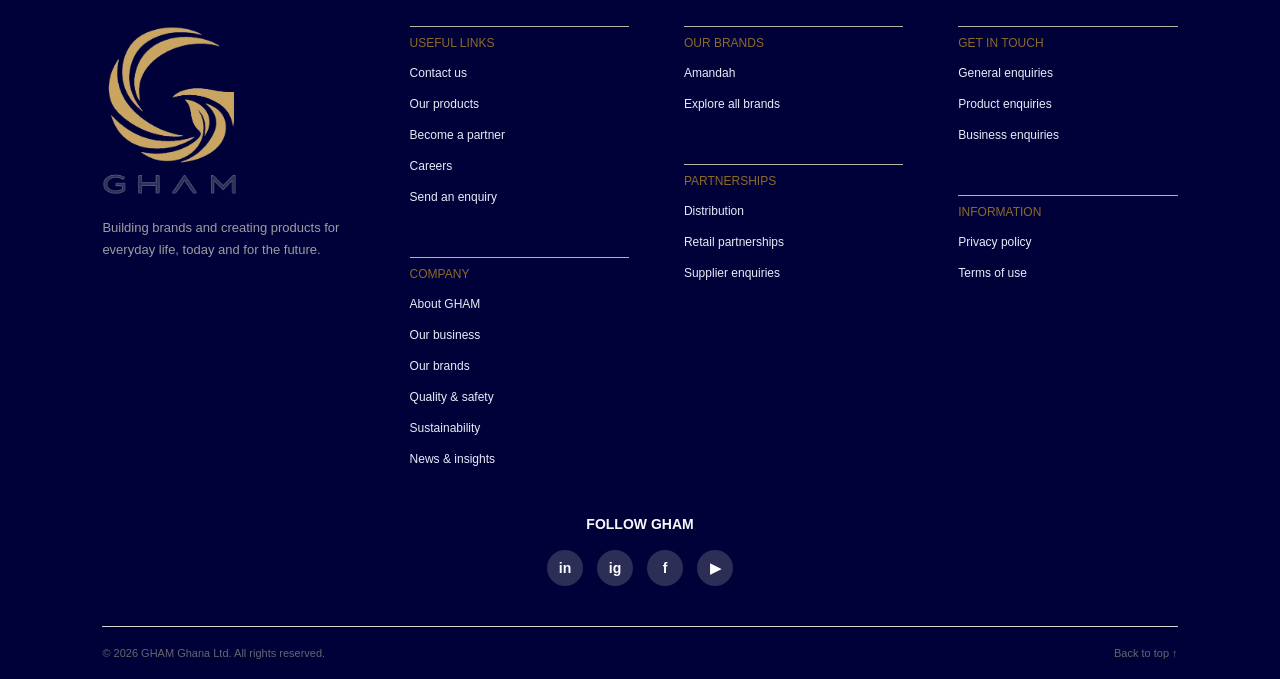
==== commit 74a63626: "update" ====
--- a/index.html
+++ b/index.html
@@ -1086,6 +1086,60 @@
 </section>
 
 
+<section class="gham-sustainability">
+  <div class="gham-sustainability__container">
+
+    <h2 class="gham-sustainability__heading">
+      Growing Responsibly. Building for Tomorrow.
+    </h2>
+
+    <div class="gham-sustainability__grid">
+
+      <article class="gham-sustainability__card">
+        <img src="pics/newpic1.jpg" alt="Nature and the environment">
+        <div class="gham-sustainability__content">
+          <span>01</span>
+          <h3>Responsible Production</h3>
+          <p>Our commitment to thoughtful business practices and creating lasting value.</p>
+          <a href="sustainability.html">Learn more →</a>
+        </div>
+      </article>
+
+      <article class="gham-sustainability__card">
+        <img src="pics/Amandah3.png" alt="Amandah consumer products">
+        <div class="gham-sustainability__content">
+          <span>02</span>
+          <h3>Product Quality</h3>
+          <p>Developing products with quality, consumer trust and everyday value in focus.</p>
+          <a href="quality.html">Discover our approach →</a>
+        </div>
+      </article>
+
+      <article class="gham-sustainability__card">
+        <img src="pics/newpic2.jpg" alt="People working together">
+        <div class="gham-sustainability__content">
+          <span>03</span>
+          <h3>People &amp; Communities</h3>
+          <p>Recognising the people and communities connected to our business.</p>
+          <a href="about.html">Discover GHAM →</a>
+        </div>
+      </article>
+
+      <article class="gham-sustainability__card">
+        <img src="pics/newpic3.jpg" alt="Consumer goods business operations">
+        <div class="gham-sustainability__content">
+          <span>04</span>
+          <h3>Responsible Growth</h3>
+          <p>Building strong relationships and pursuing long-term value.</p>
+          <a href="business.html">Explore our business →</a>
+        </div>
+      </article>
+
+    </div>
+  </div>
+</section>
+
+
 <section class="gham-capabilities">
   <div class="gham-capabilities__container">
 
@@ -1234,58 +1288,7 @@
 
 
 
-<section class="gham-sustainability">
-  <div class="gham-sustainability__container">
-
-    <h2 class="gham-sustainability__heading">
-      Growing Responsibly. Building for Tomorrow.
-    </h2>
-
-    <div class="gham-sustainability__grid">
-
-      <article class="gham-sustainability__card">
-        <img src="pics/newpic1.jpg" alt="Nature and the environment">
-        <div class="gham-sustainability__content">
-          <span>01</span>
-          <h3>Responsible Production</h3>
-          <p>Our commitment to thoughtful business practices and creating lasting value.</p>
-          <a href="sustainability.html">Learn more →</a>
-        </div>
-      </article>
-
-      <article class="gham-sustainability__card">
-        <img src="pics/Amandah3.png" alt="Amandah consumer products">
-        <div class="gham-sustainability__content">
-          <span>02</span>
-          <h3>Product Quality</h3>
-          <p>Developing products with quality, consumer trust and everyday value in focus.</p>
-          <a href="quality.html">Discover our approach →</a>
-        </div>
-      </article>
-
-      <article class="gham-sustainability__card">
-        <img src="pics/newpic2.jpg" alt="People working together">
-        <div class="gham-sustainability__content">
-          <span>03</span>
-          <h3>People &amp; Communities</h3>
-          <p>Recognising the people and communities connected to our business.</p>
-          <a href="about.html">Discover GHAM →</a>
-        </div>
-      </article>
-
-      <article class="gham-sustainability__card">
-        <img src="pics/newpic3.jpg" alt="Consumer goods business operations">
-        <div class="gham-sustainability__content">
-          <span>04</span>
-          <h3>Responsible Growth</h3>
-          <p>Building strong relationships and pursuing long-term value.</p>
-          <a href="business.html">Explore our business →</a>
-        </div>
-      </article>
-
-    </div>
-  </div>
-</section>
+
 
 
 <!-- ##################################################  Gham News Section-->
--- a/css/style.css
+++ b/css/style.css
@@ -2094,7 +2094,18 @@
   background-position: center;
   background-repeat: no-repeat;
   background-size: cover;
+  padding: 0px 40px;
   background-attachment: fixed;
+}
+
+@media (max-width: 992px) {
+.amandahbgcontent{
+
+  background-attachment: fixed;
+
+}
+
+
 }
 
 .amandahbgcontent{
@@ -2106,9 +2117,29 @@
   margin: 0 auto;
 }
 
+@media (max-width: 992px) {
+.amandahbgcontent{
+
+  width: 100%;
+
+}
+
+
+}
+
 .amandahbgcontentleft{
   width: 50%;
 }
+
+@media (max-width: 992px) {
+.amandahbgcontentleft{
+  width: 100%;
+  padding: 0ps 40px;
+}
+
+
+}
+
 
 .amandahbgcontentleft h2{
   font-size: 50px;
@@ -2119,6 +2150,16 @@
   font-weight: lighter;
 }
 
+@media (max-width: 992px) {
+.amandahbgcontentleft h2{
+  font-size: 35px;
+}
+
+
+}
+
+
+
 .amandahbgcontentleft p{
     font-family: Poppins;
     font-size: 13px;
@@ -2127,19 +2168,8 @@
 
 }
 
-.amandahbgcontentright{
-  width: 50%;
-}
-
-@media (max-width: 767px) {
-  .amandahbg {
-    background-size: contain;
-    height: 250px;
-    background-color: white;
-  }
-
-
-}
+
+
 
 
 
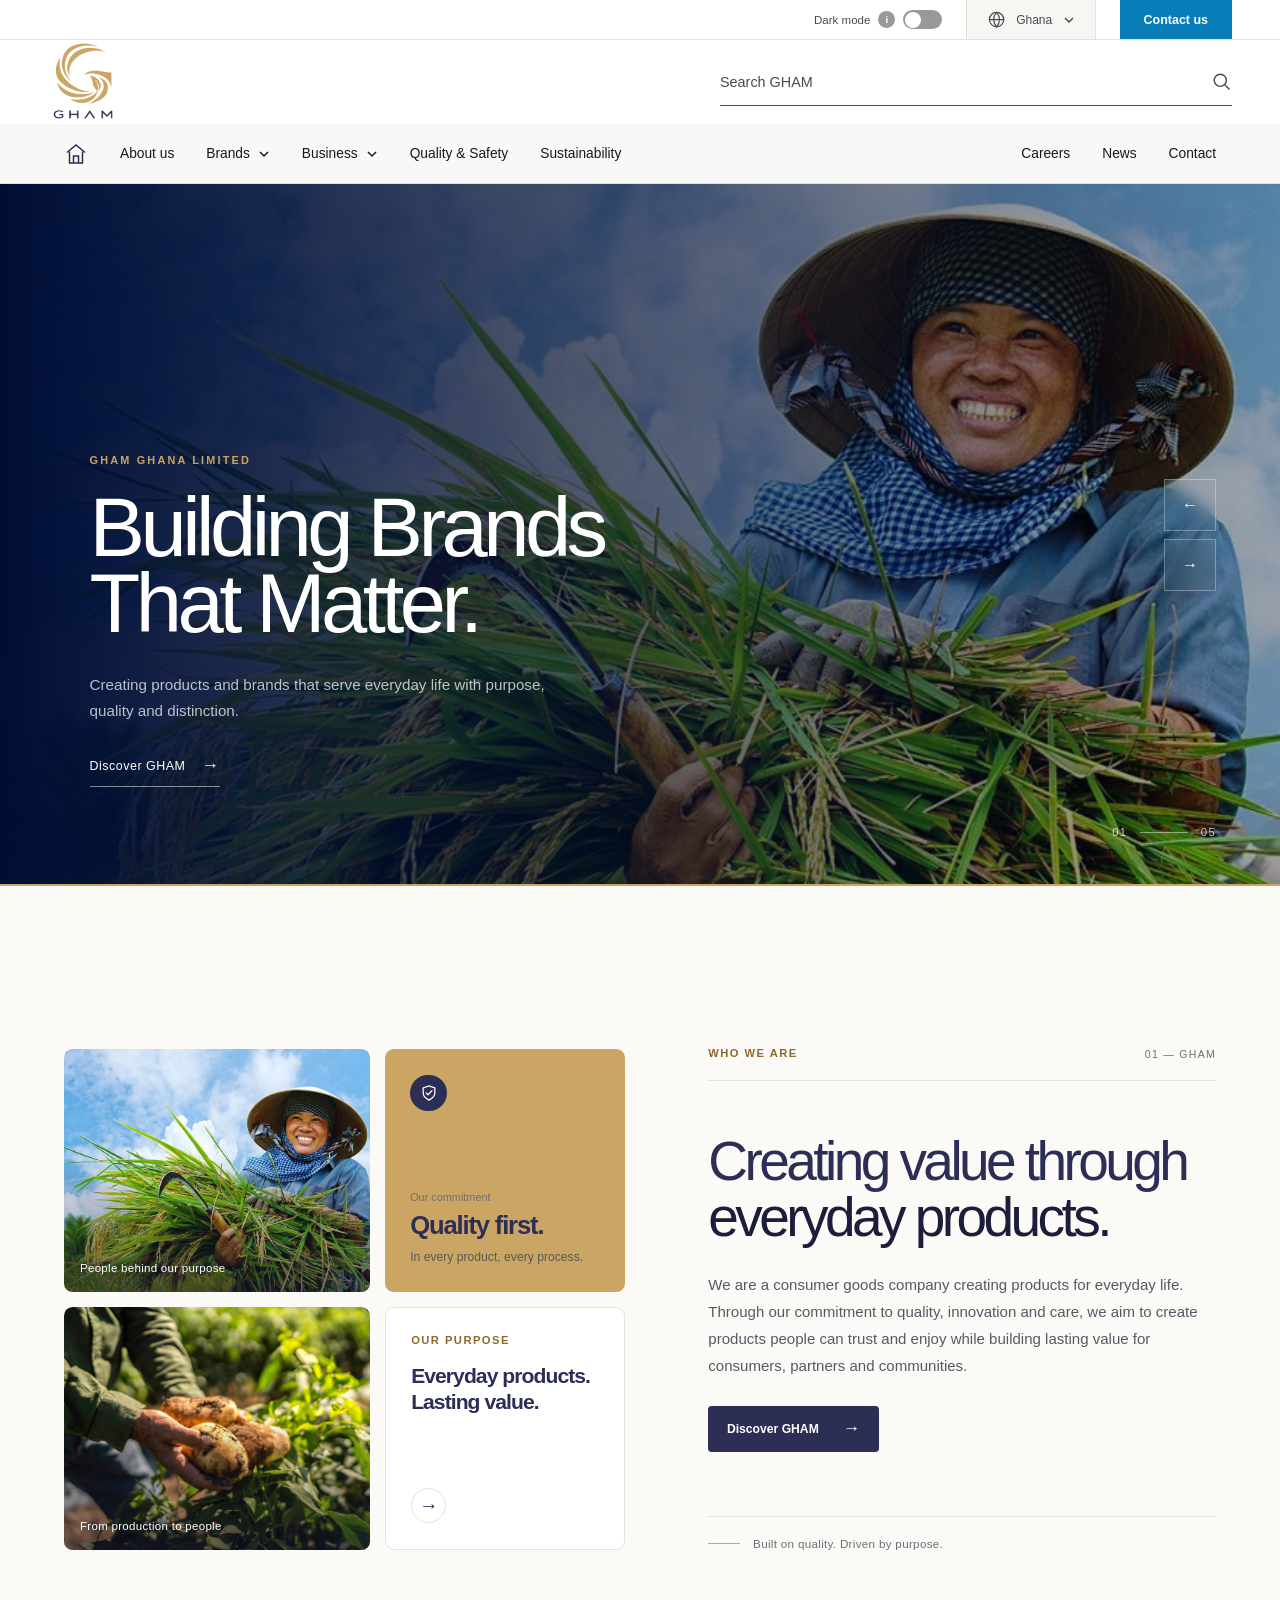
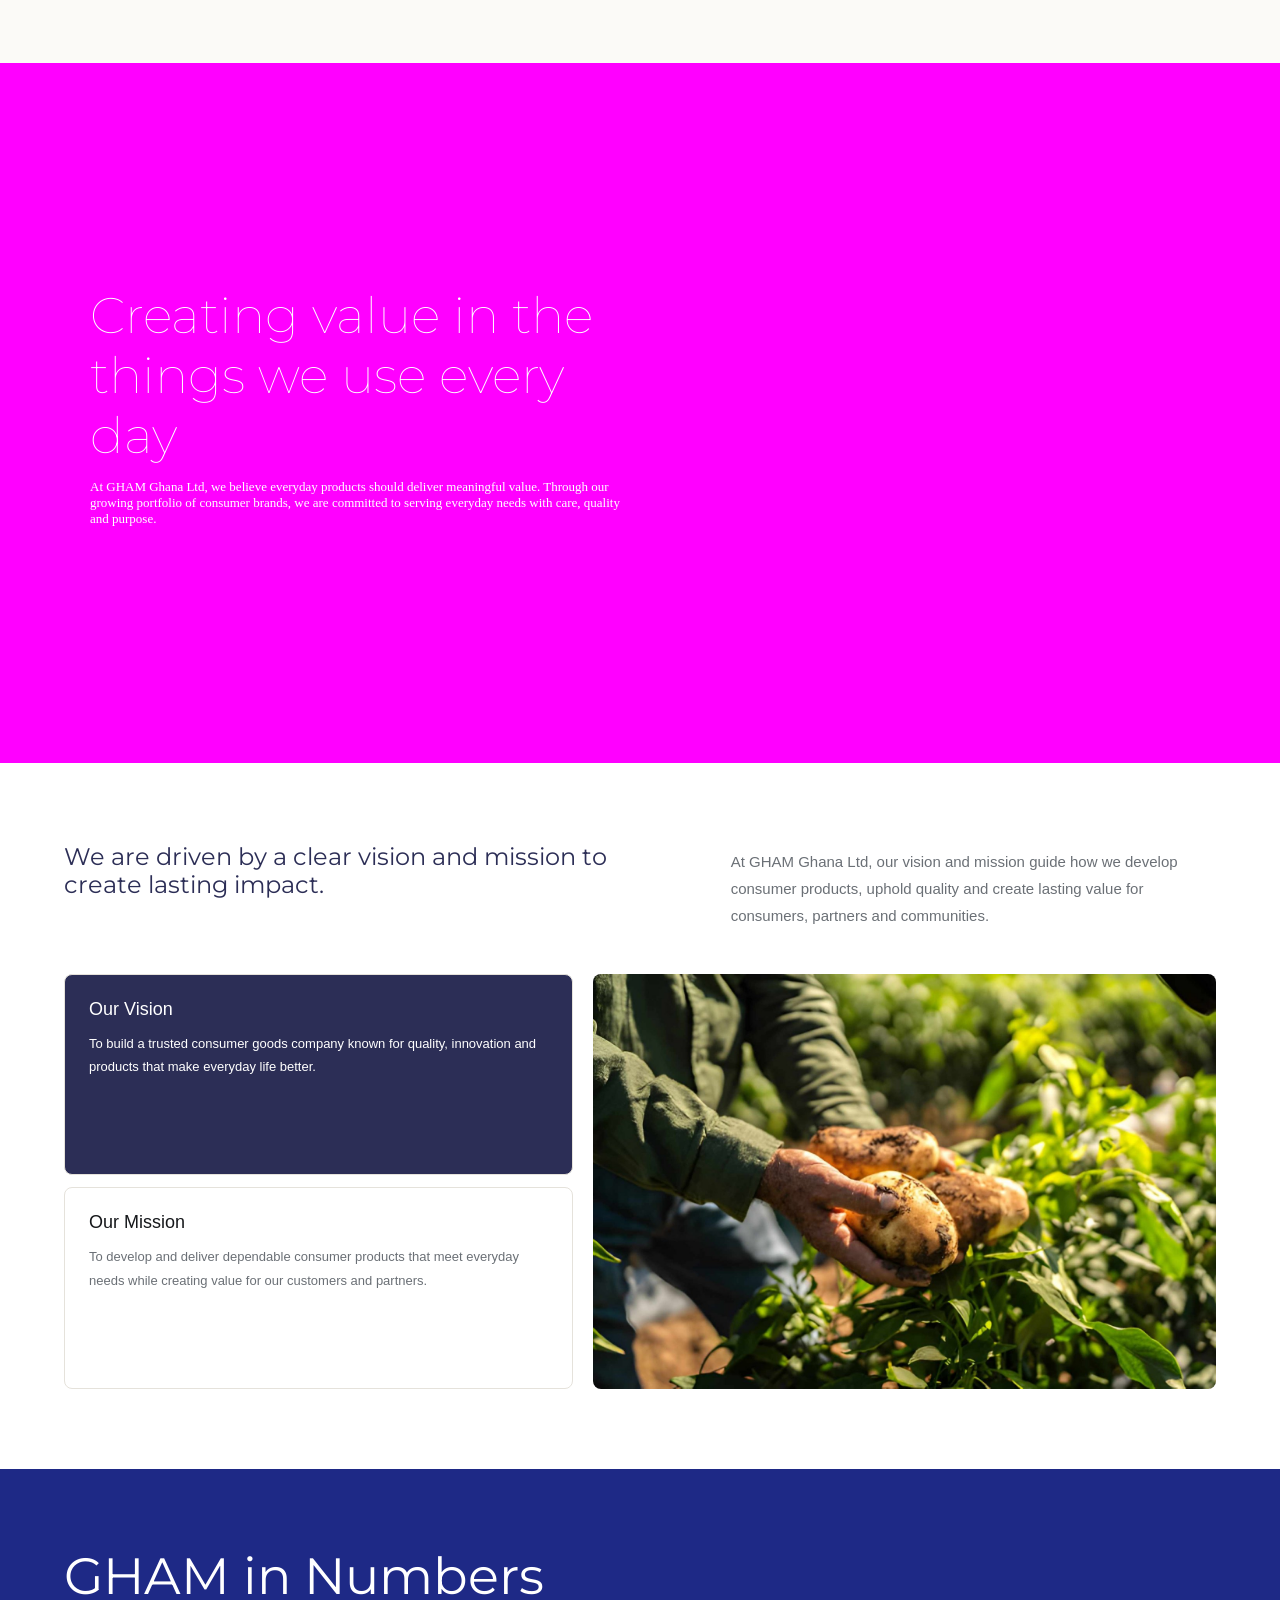
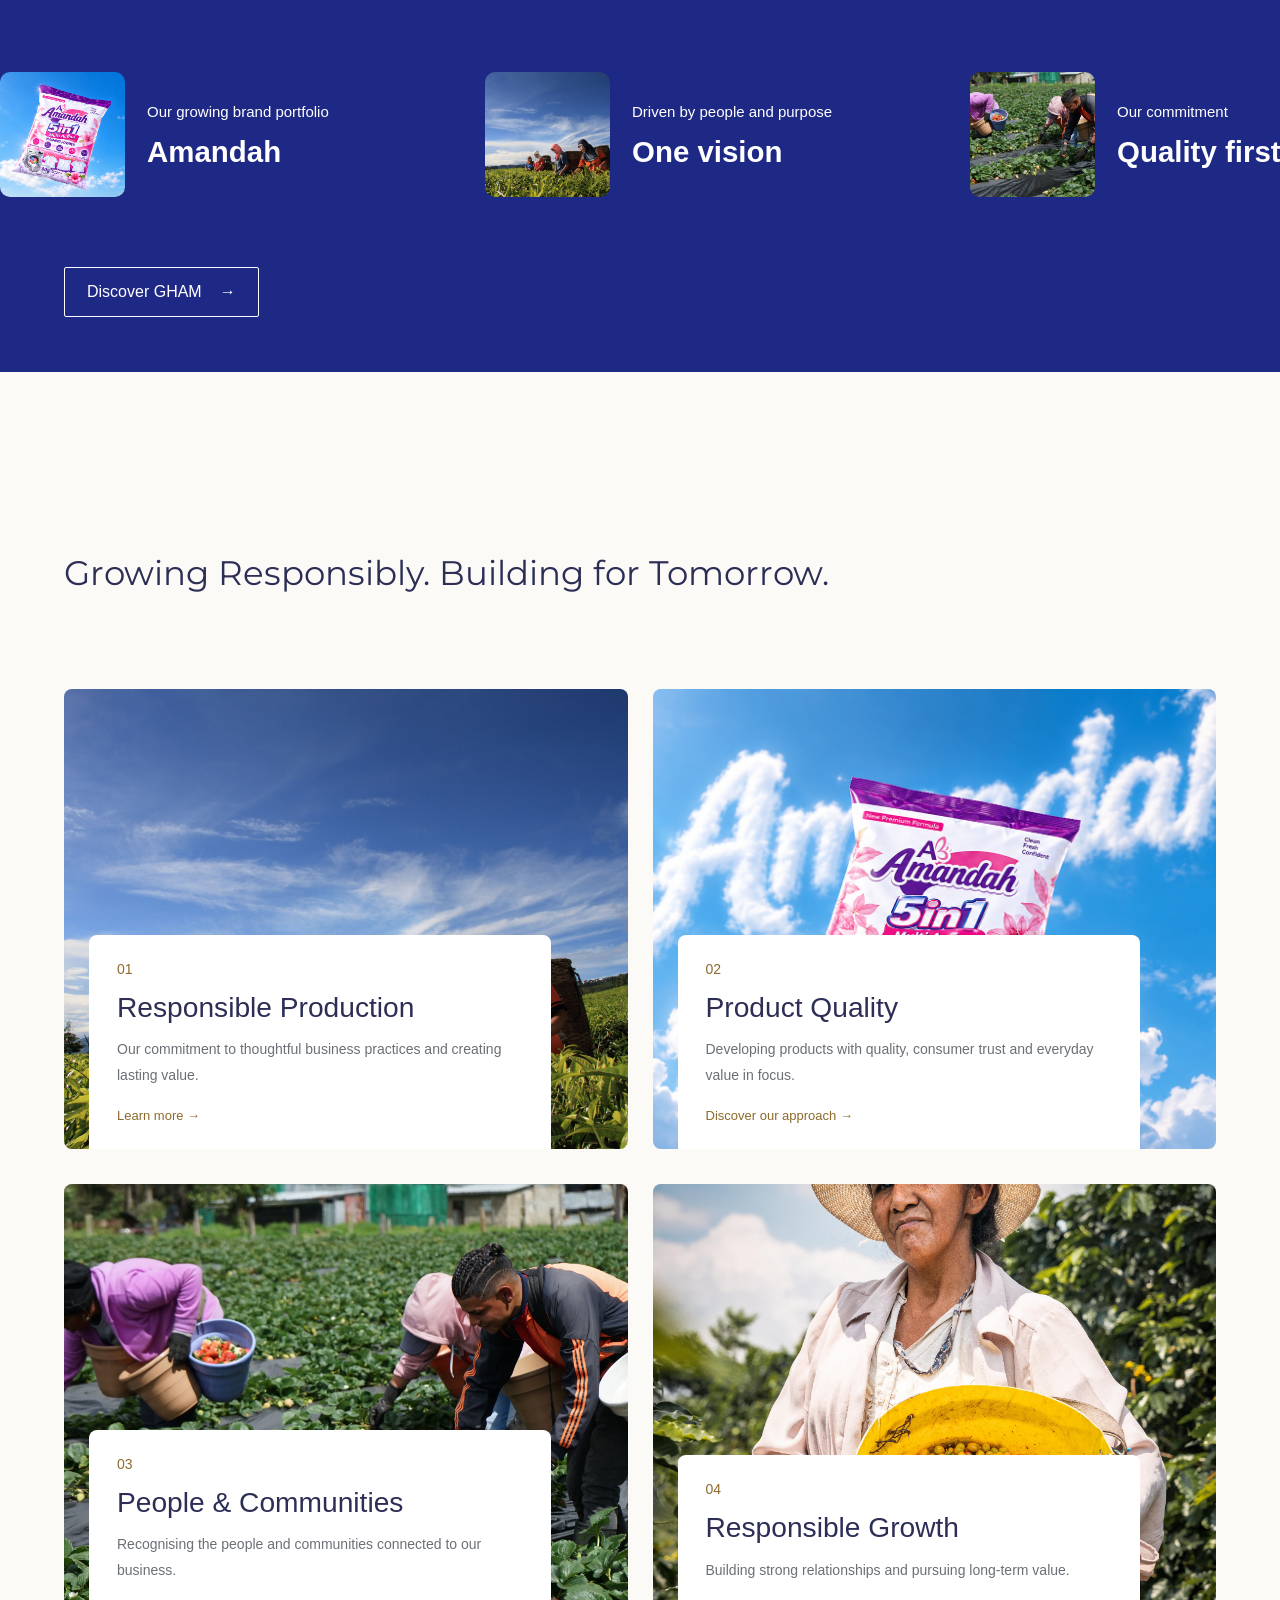
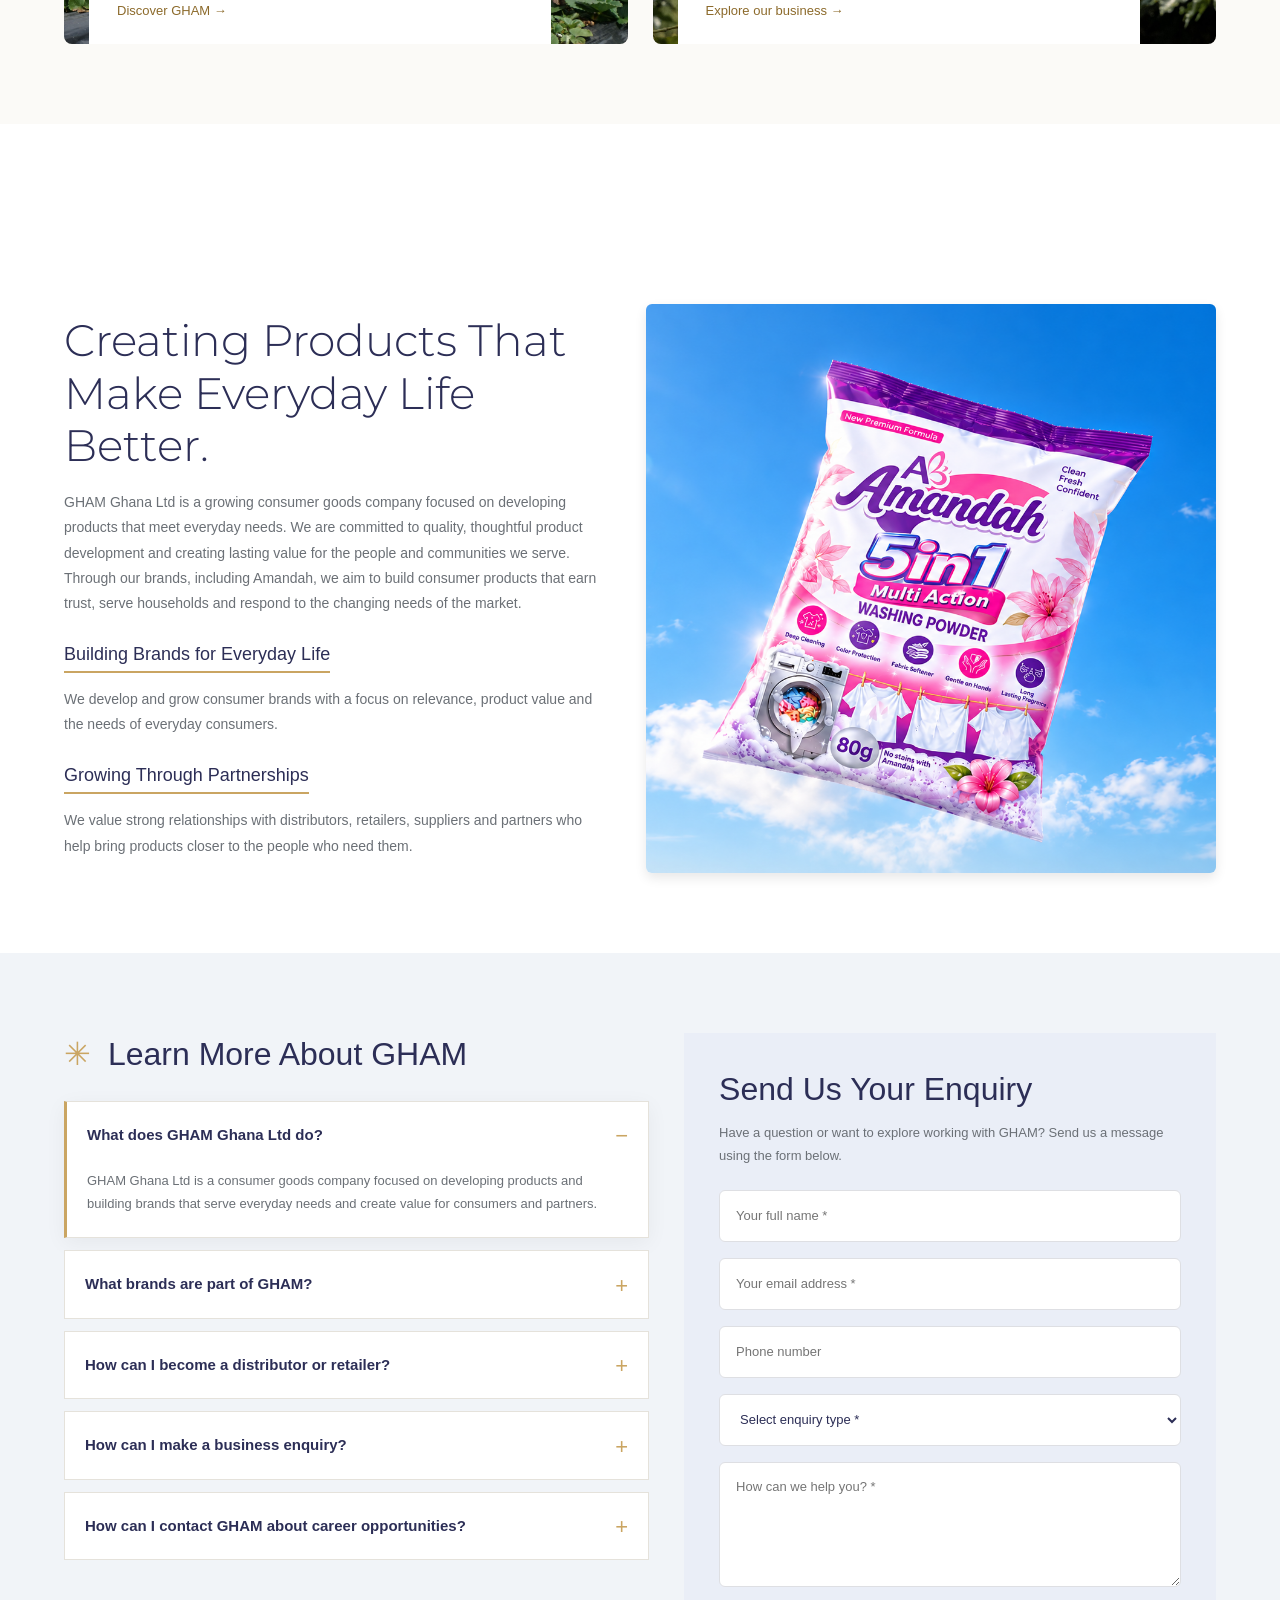
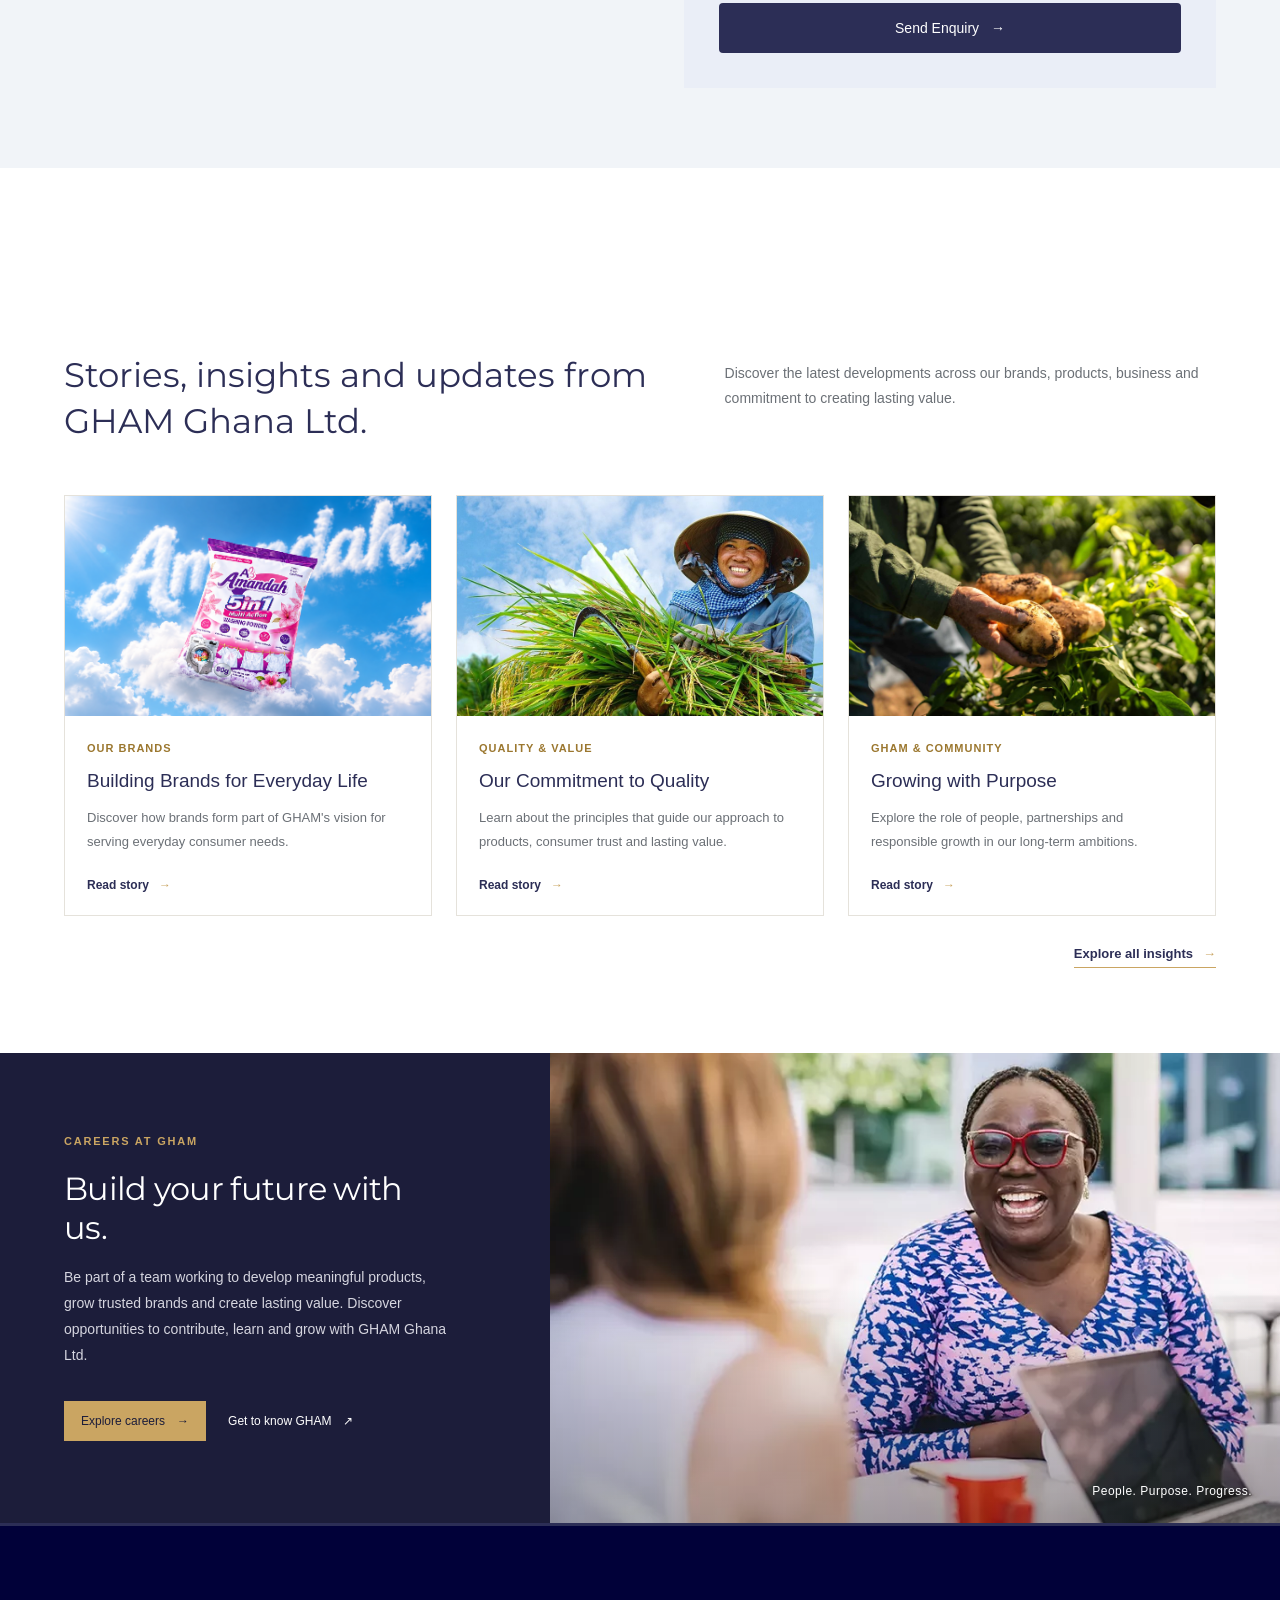
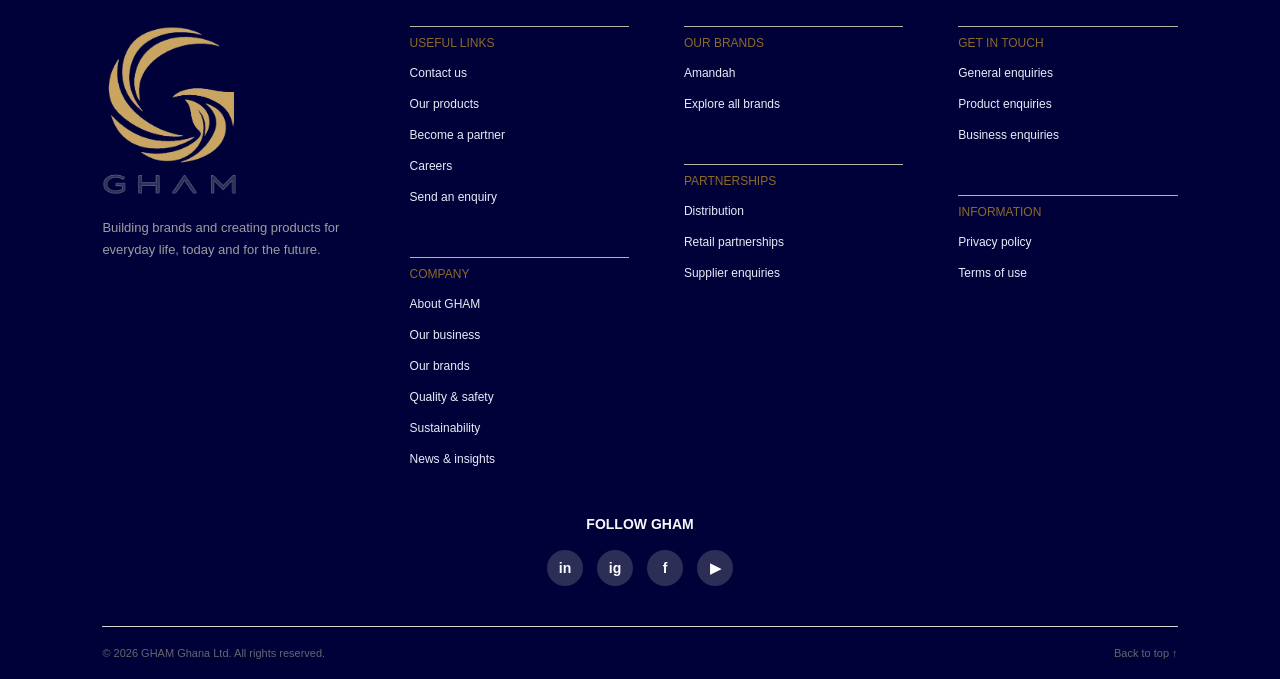
==== commit 26897049: "update" ====
--- a/index.html
+++ b/index.html
@@ -1061,7 +1061,7 @@
       </article>
 
       <article class="gham-numbers__item">
-        <img src="pics/gham-team.jpg" alt="People working together">
+        <img src="pics/newpic1.jpg" alt="People working together">
         <div>
           <p>Driven by people and purpose</p>
           <h3>One vision</h3>
@@ -1069,7 +1069,7 @@
       </article>
 
       <article class="gham-numbers__item">
-        <img src="pics/gham-production.jpg" alt="Consumer goods and production">
+        <img src="pics/newpic2.jpg" alt="Consumer goods and production">
         <div>
           <p>Our commitment</p>
           <h3>Quality first</h3>
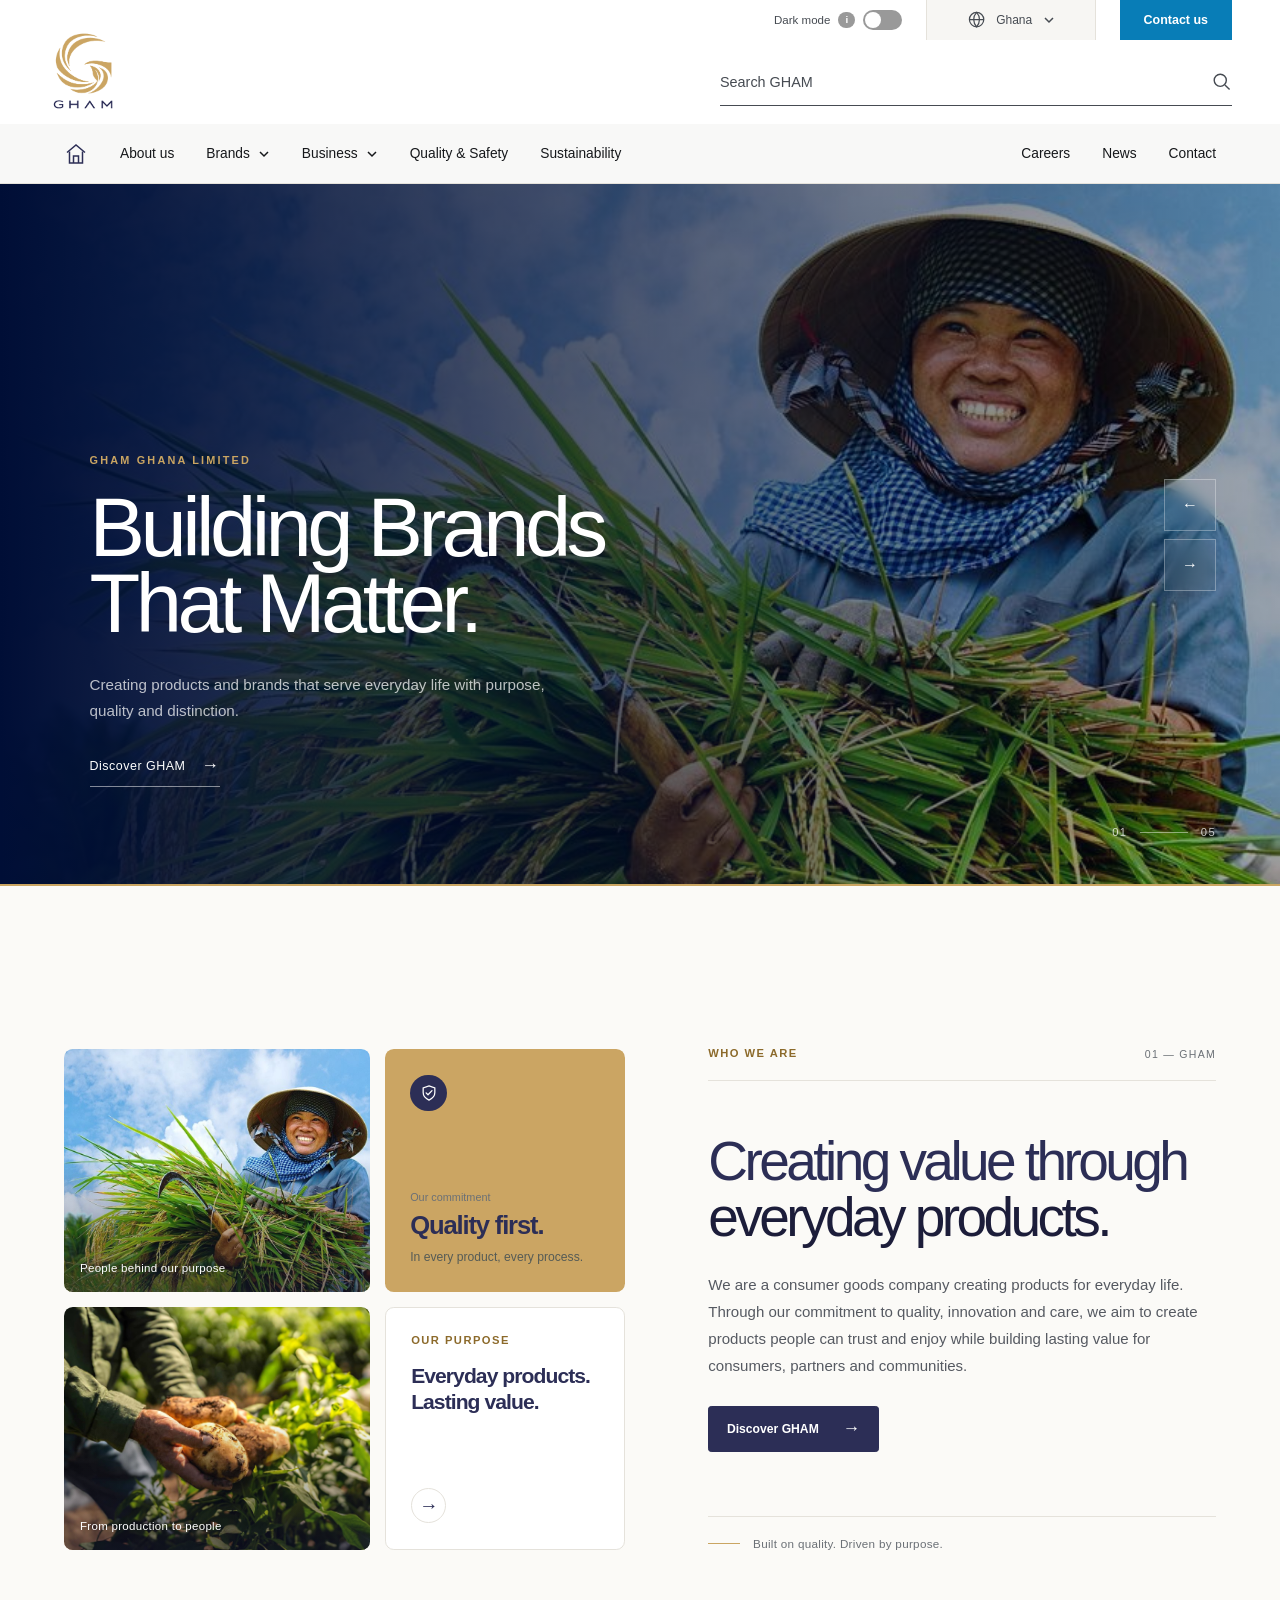
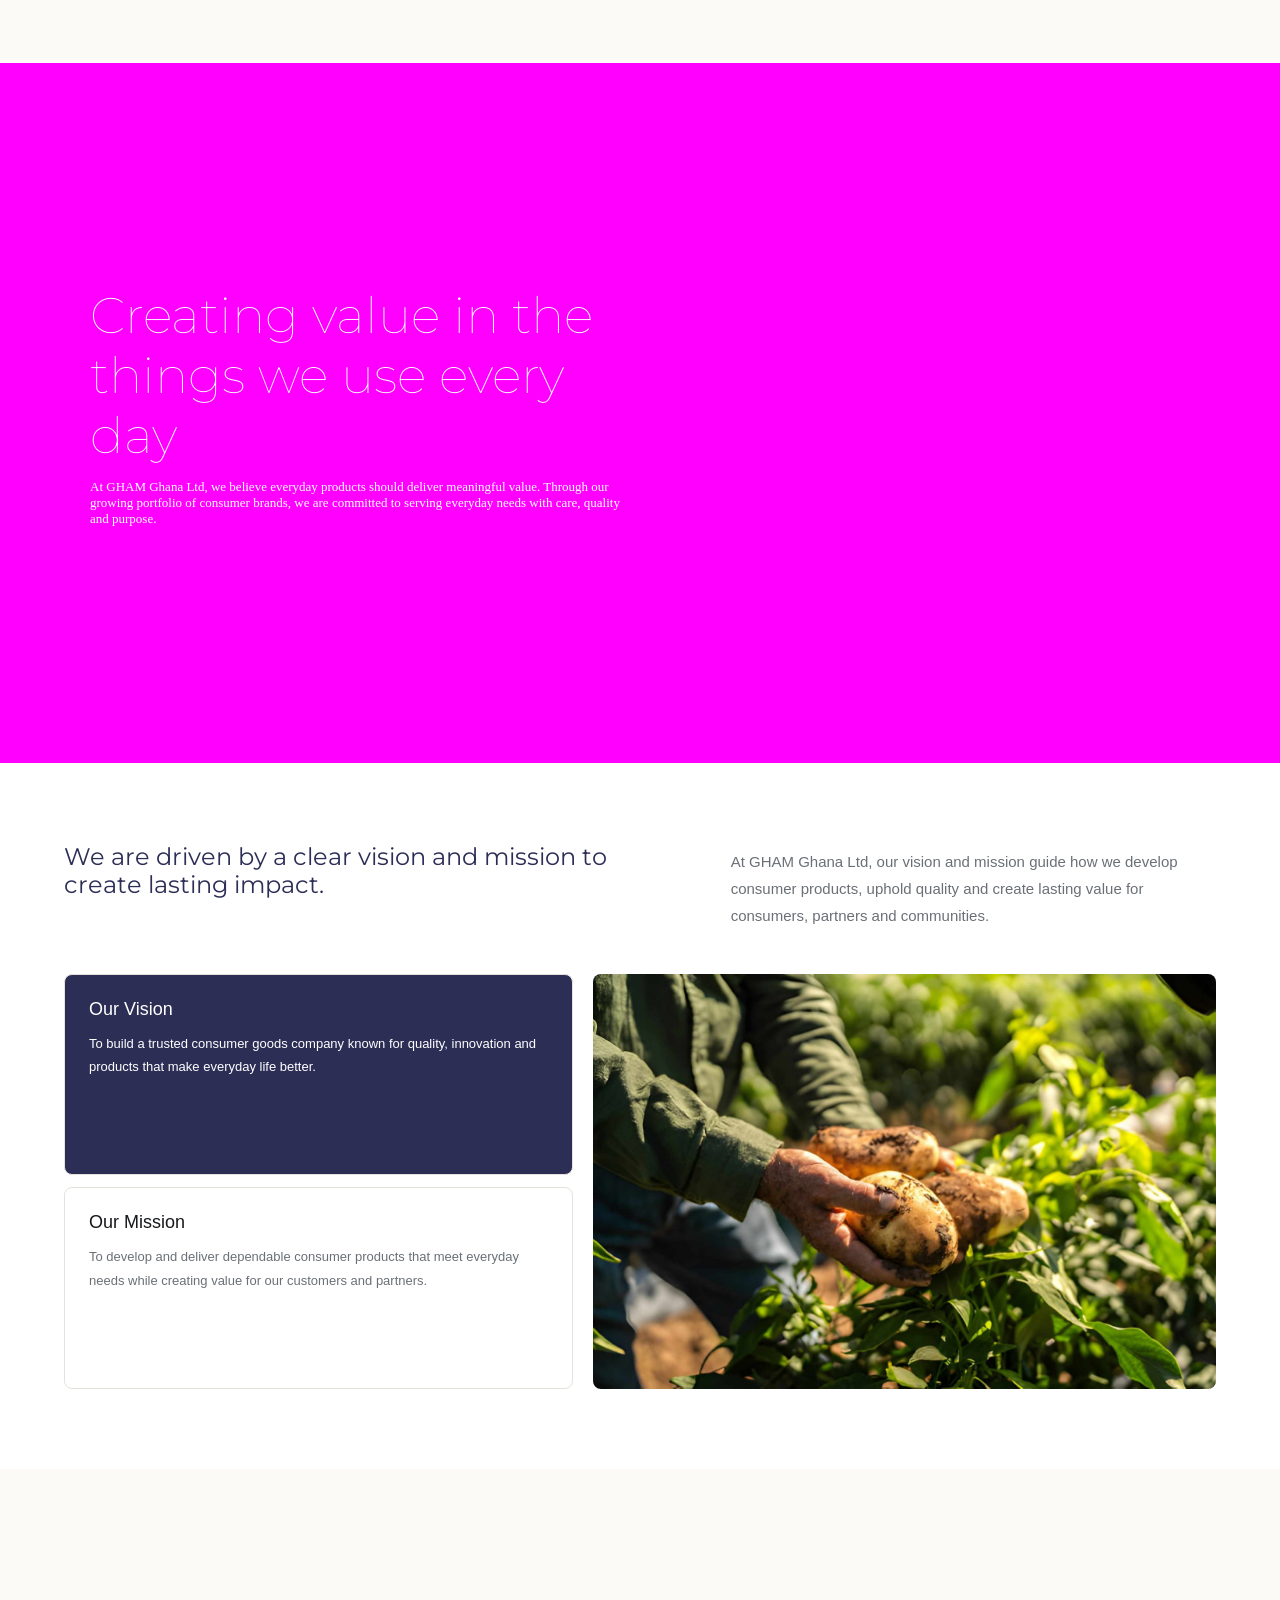
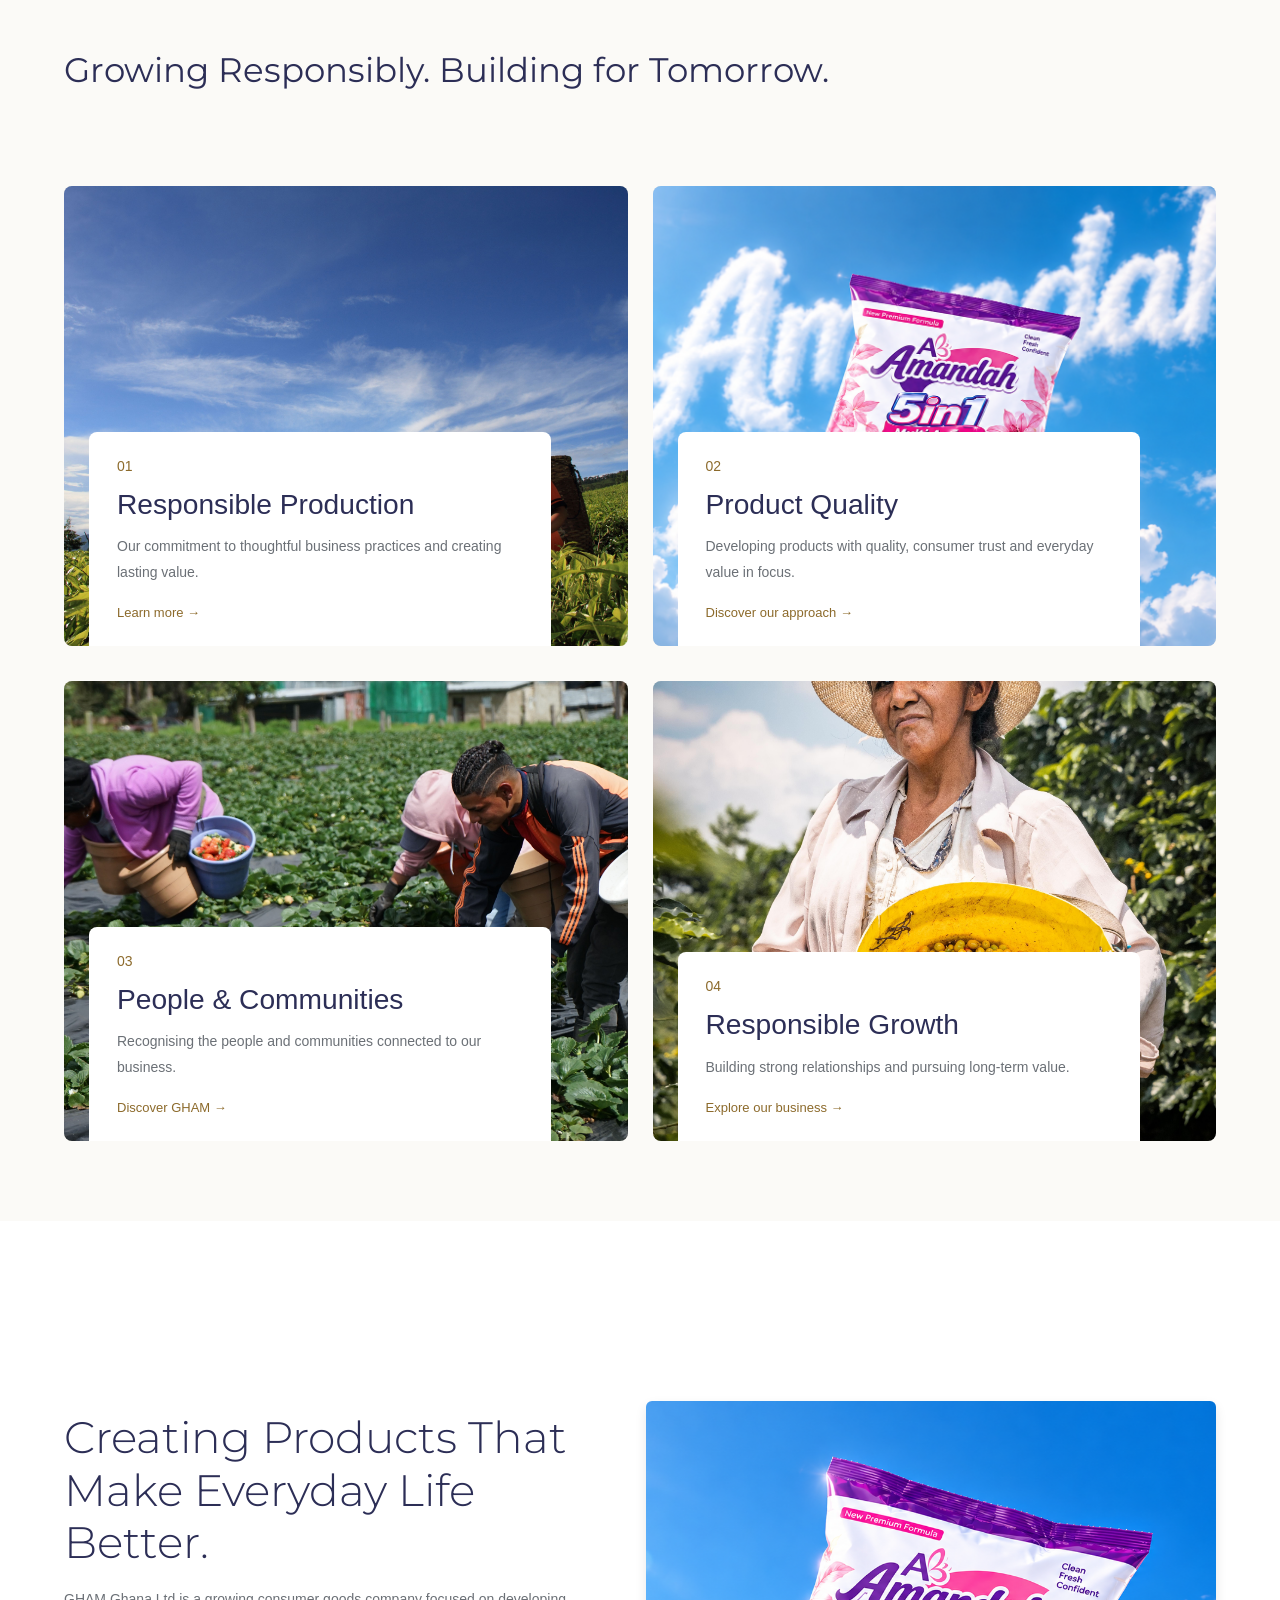
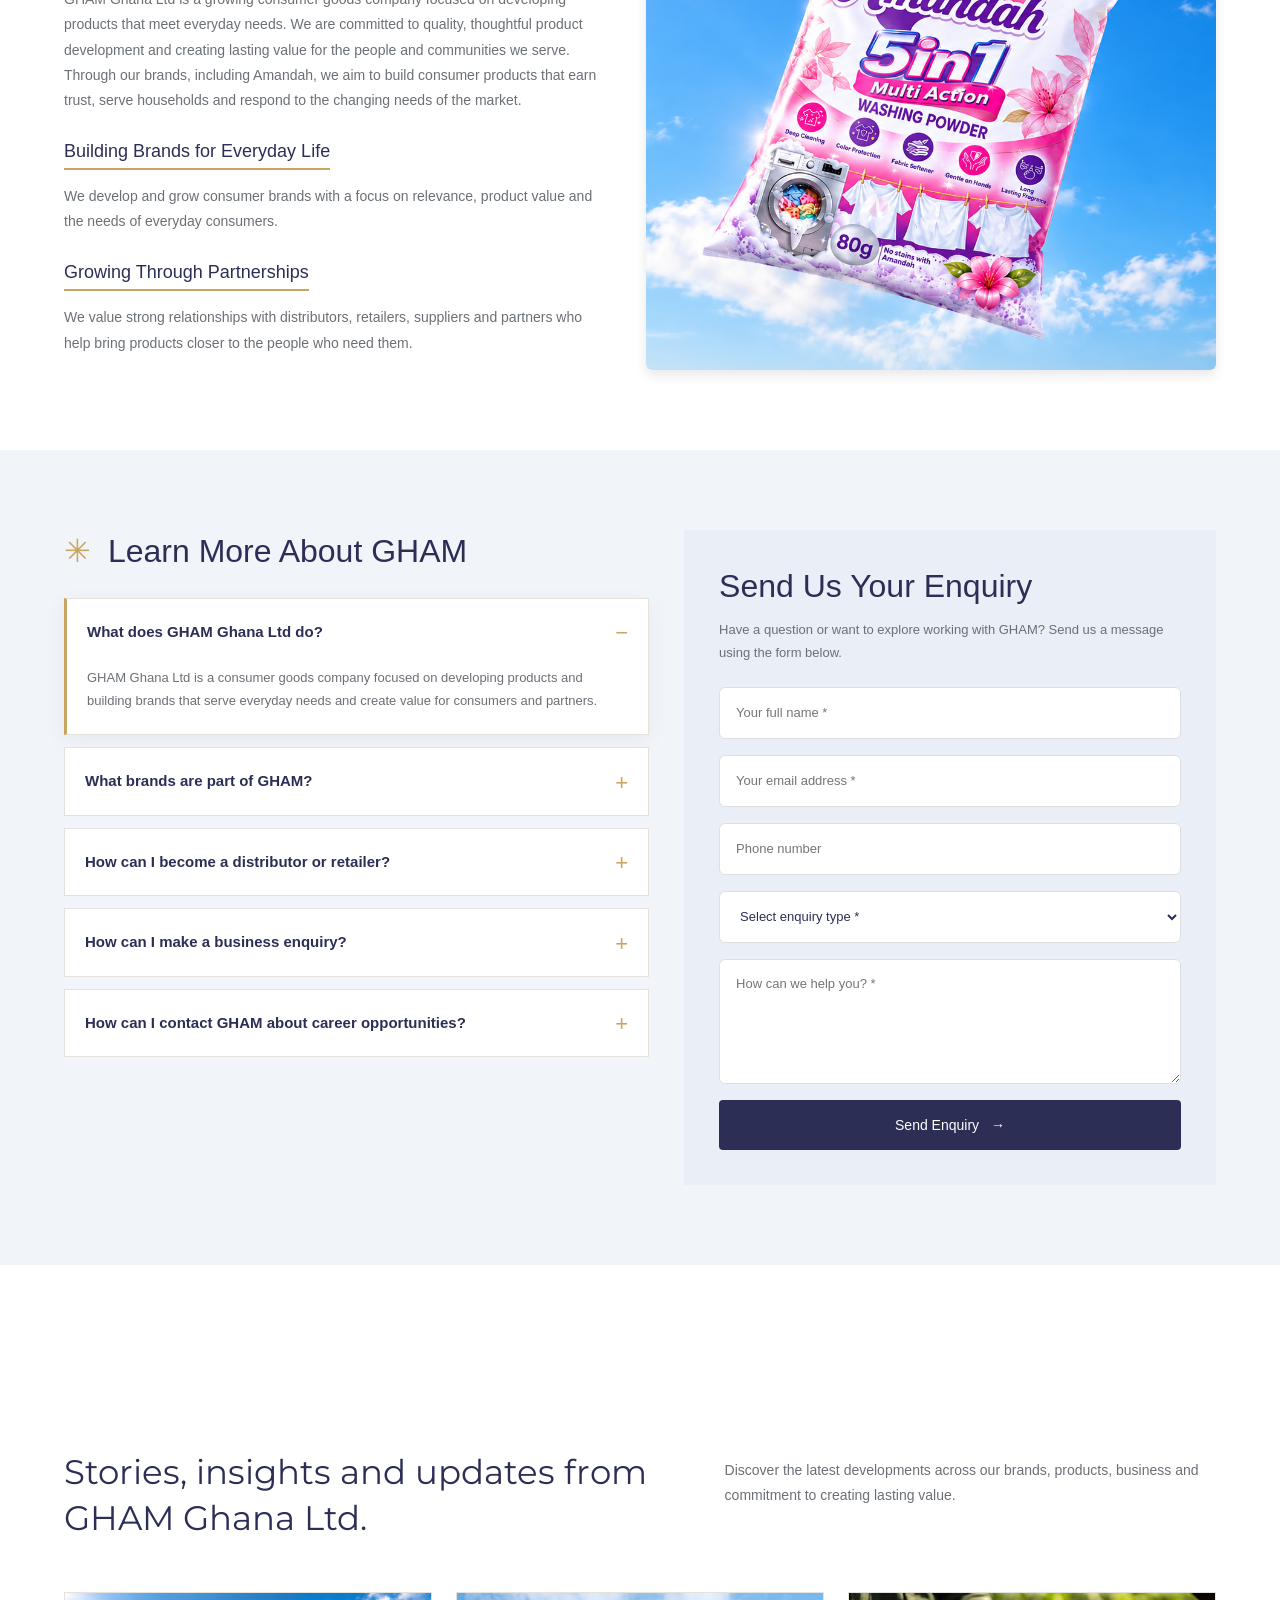
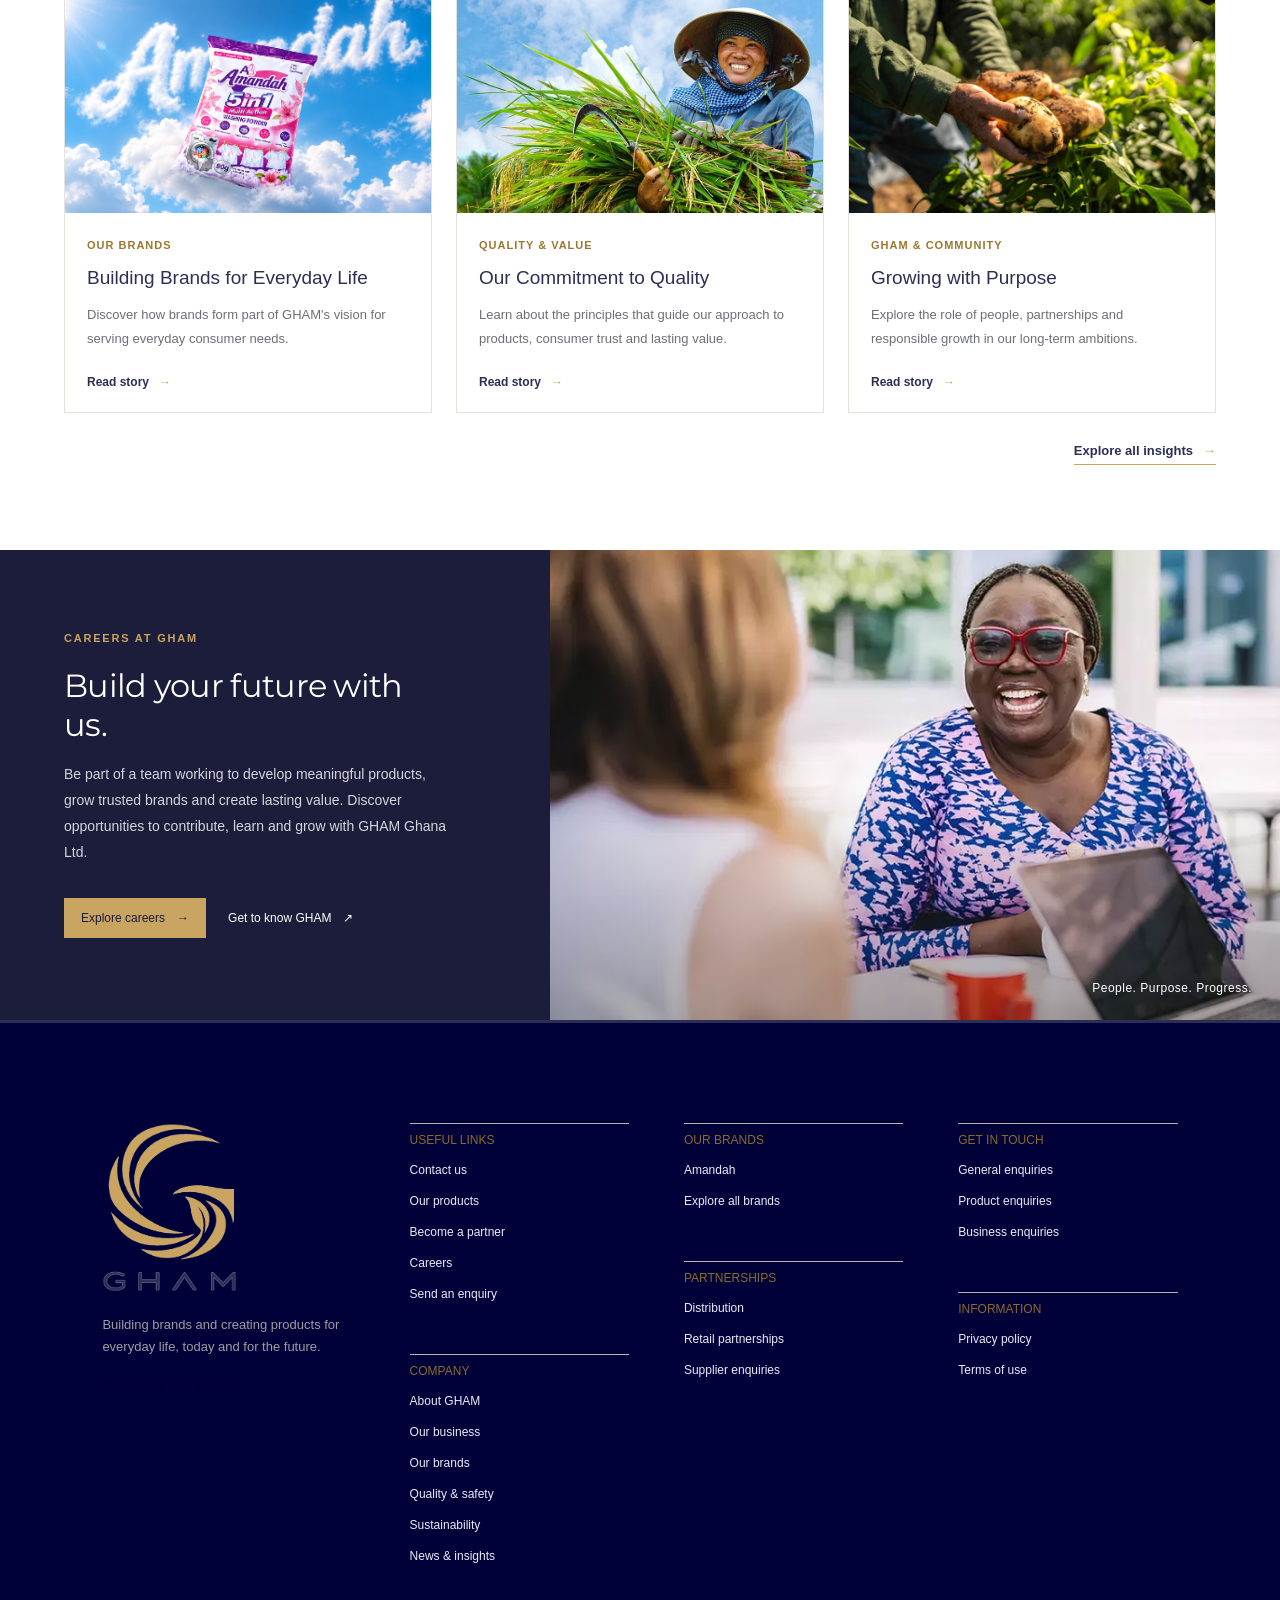
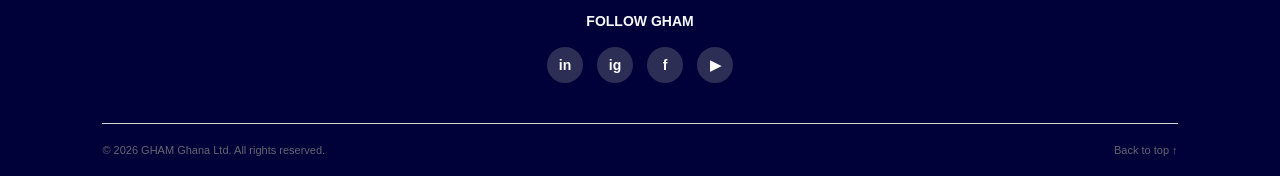
==== commit 950182ac: "update" ====
--- a/index.html
+++ b/index.html
@@ -1045,45 +1045,7 @@
 </section>
 
 
-<section class="gham-numbers">
-  <div class="gham-numbers__container">
-
-    <h2>GHAM in Numbers</h2>
-
-    <div class="gham-numbers__grid">
-
-      <article class="gham-numbers__item">
-        <img src="pics/Amandah2.png" alt="Amandah consumer products">
-        <div>
-          <p>Our growing brand portfolio</p>
-          <h3>Amandah</h3>
-        </div>
-      </article>
-
-      <article class="gham-numbers__item">
-        <img src="pics/newpic1.jpg" alt="People working together">
-        <div>
-          <p>Driven by people and purpose</p>
-          <h3>One vision</h3>
-        </div>
-      </article>
-
-      <article class="gham-numbers__item">
-        <img src="pics/newpic2.jpg" alt="Consumer goods and production">
-        <div>
-          <p>Our commitment</p>
-          <h3>Quality first</h3>
-        </div>
-      </article>
-
-    </div>
-
-    <a href="about.html" class="gham-numbers__link">
-      Discover GHAM <span>&rarr;</span>
-    </a>
-
-  </div>
-</section>
+
 
 
 <section class="gham-sustainability">
--- a/css/style.css
+++ b/css/style.css
@@ -194,8 +194,7 @@
 
   background: var(--white);
 
-  border-bottom:
-    1px solid var(--line);
+
 }
 
 .header-utility__inner {
@@ -317,7 +316,7 @@
 
   gap: 0.65rem;
 
-  padding-inline: 1.25rem;
+  padding-inline: 40px ;
 
   background: #f7f6f3;
 
@@ -443,8 +442,7 @@
 }
 
 .site-logo img {
-
-
+margin-bottom:20px ;
   height: auto;
 }
 
@@ -924,6 +922,7 @@
 
 .mobile-nav {
   position: fixed;
+  padding: 30px;
 
   inset: 0;
 
@@ -980,6 +979,8 @@
 
 .mobile-nav__logo {
   width: 8rem;
+  padding: 20px;
+  margin-bottom: 20px;
 
   filter:
     brightness(0)
@@ -3416,4 +3417,4 @@
   .gham-careers__primary {
     transition: none;
   }
-}+}
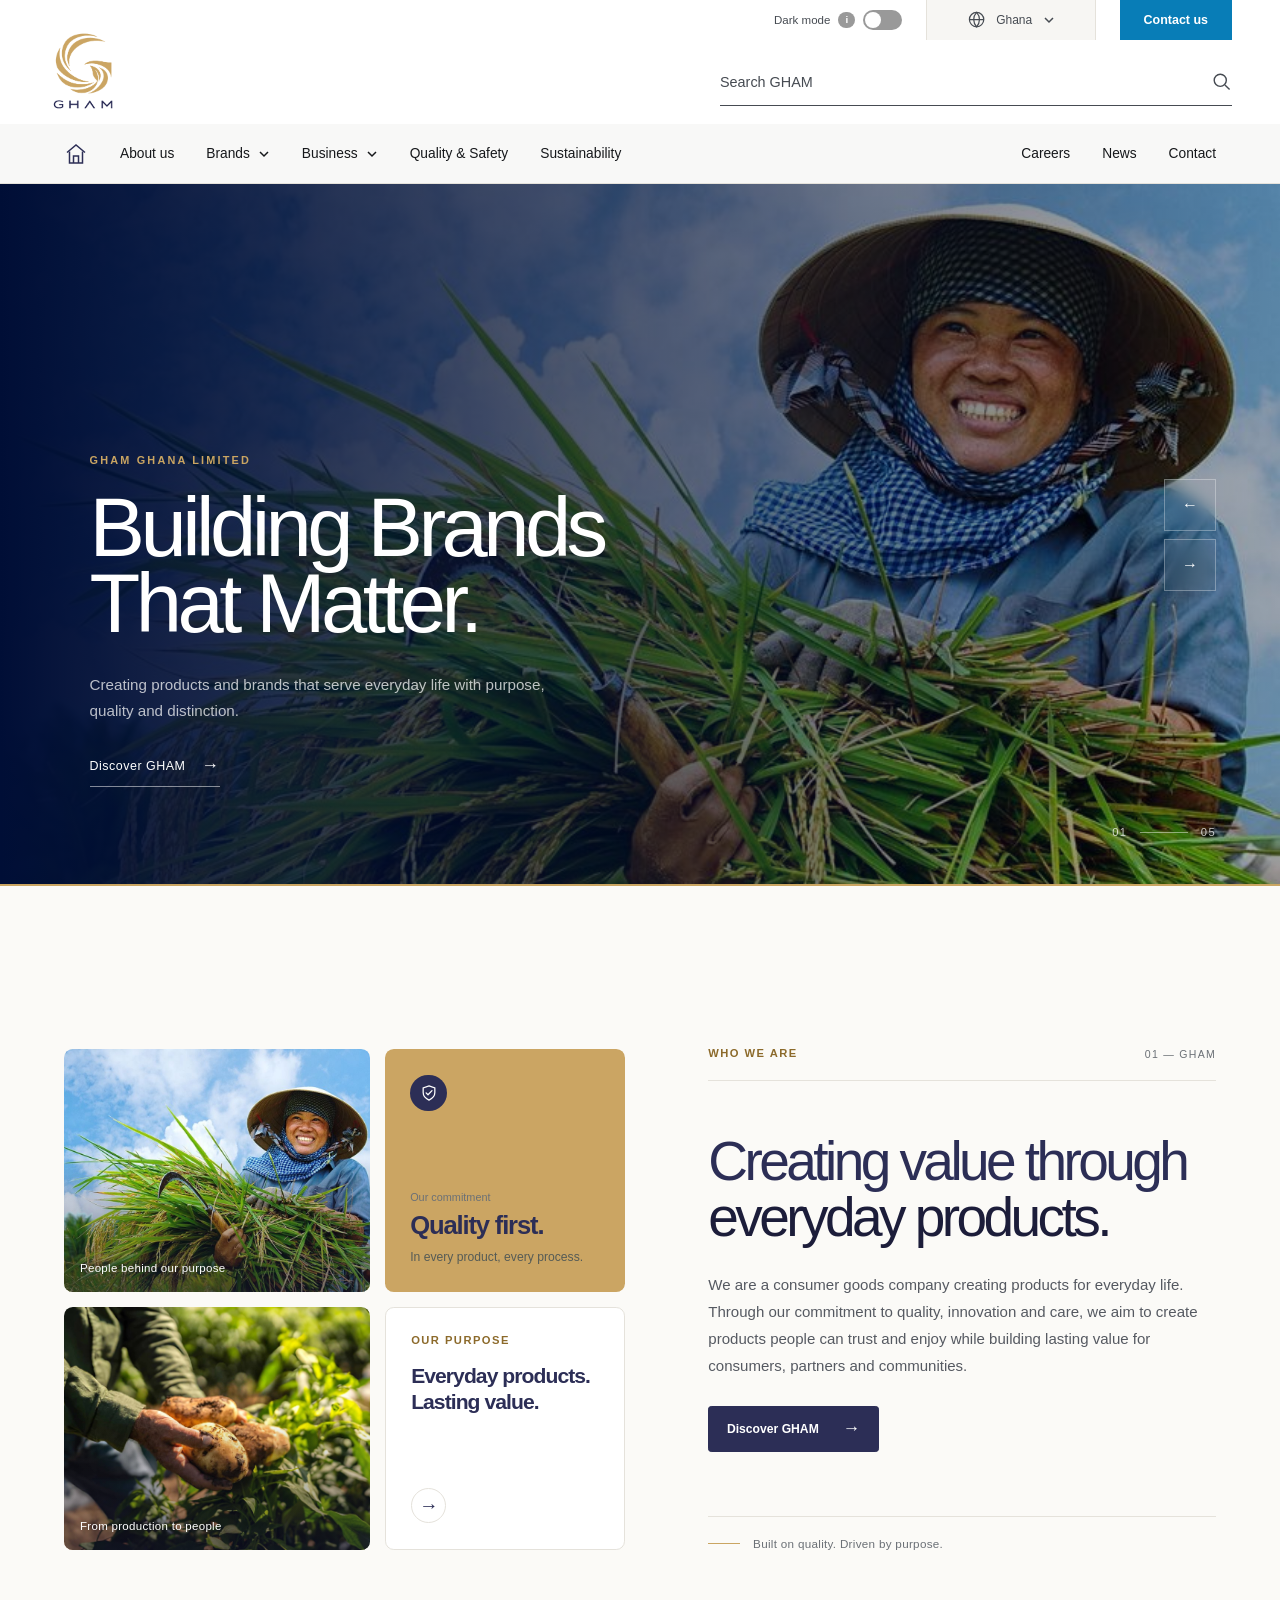
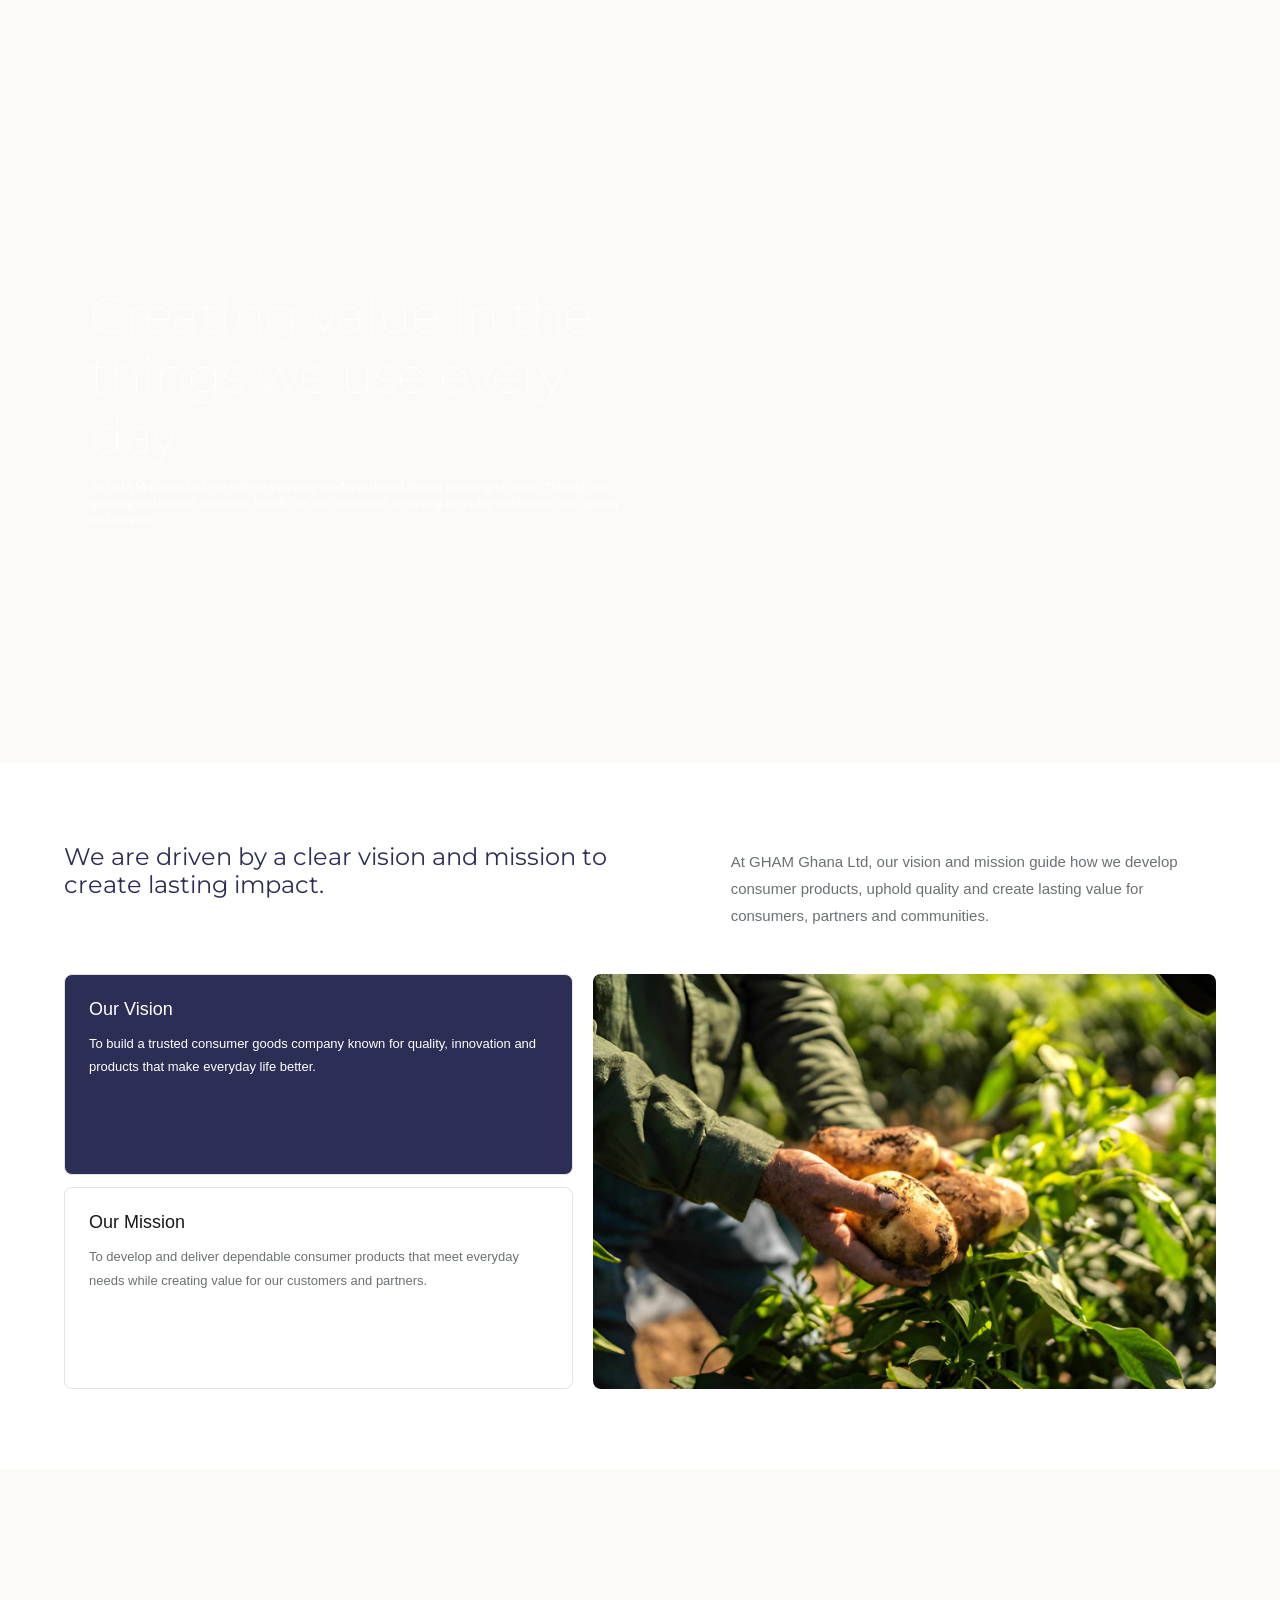
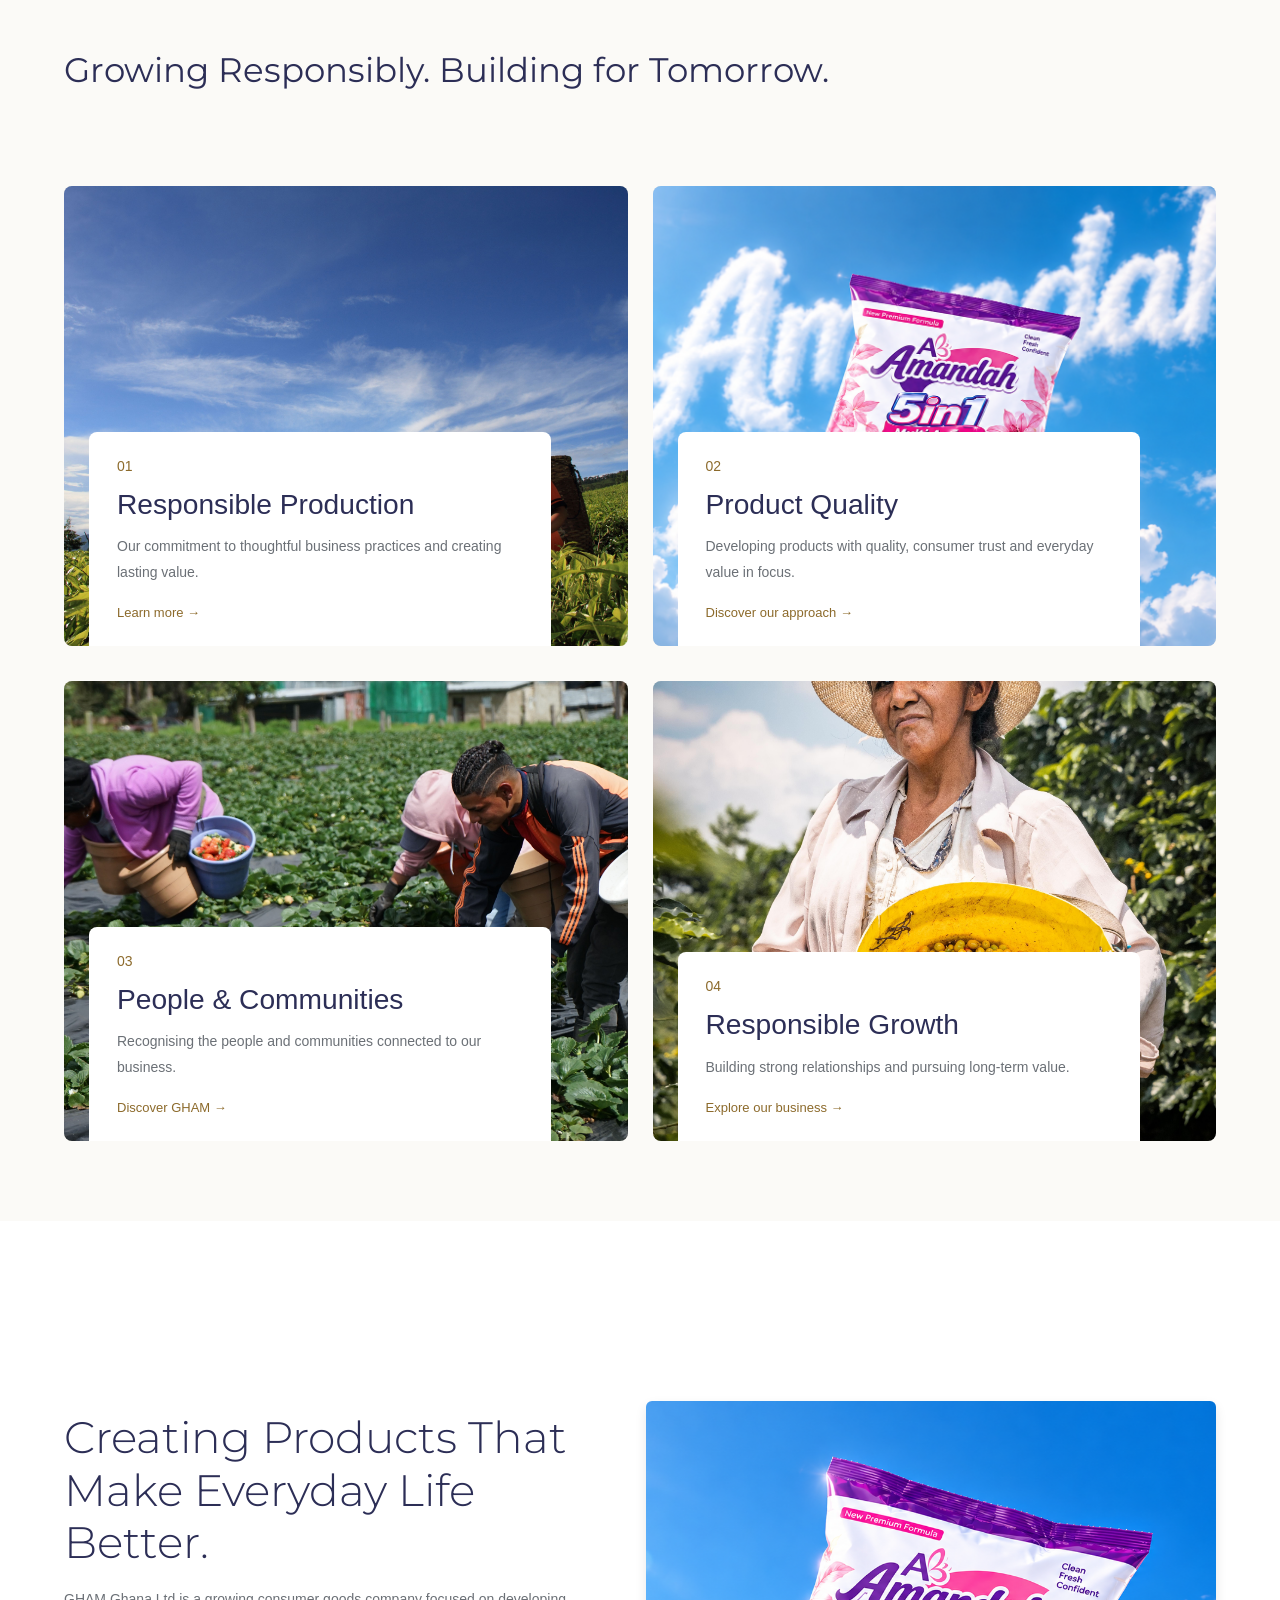
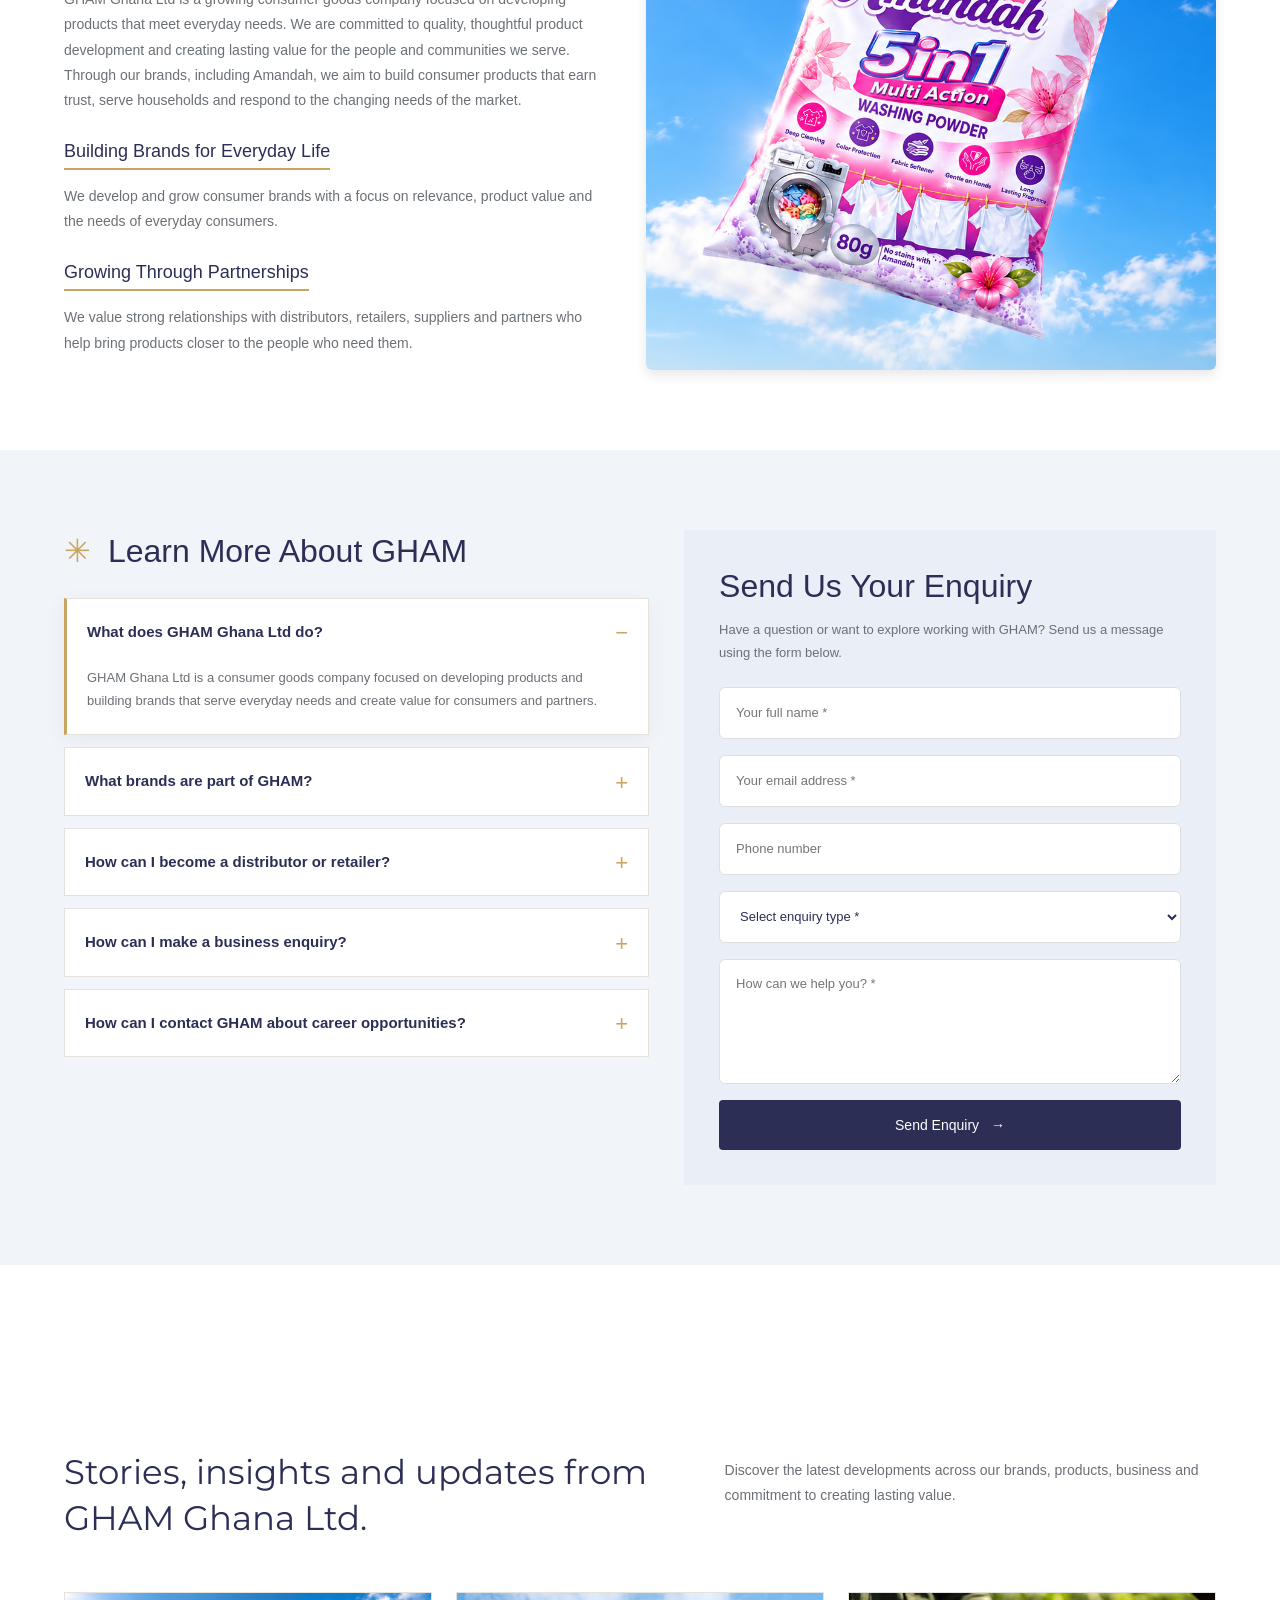
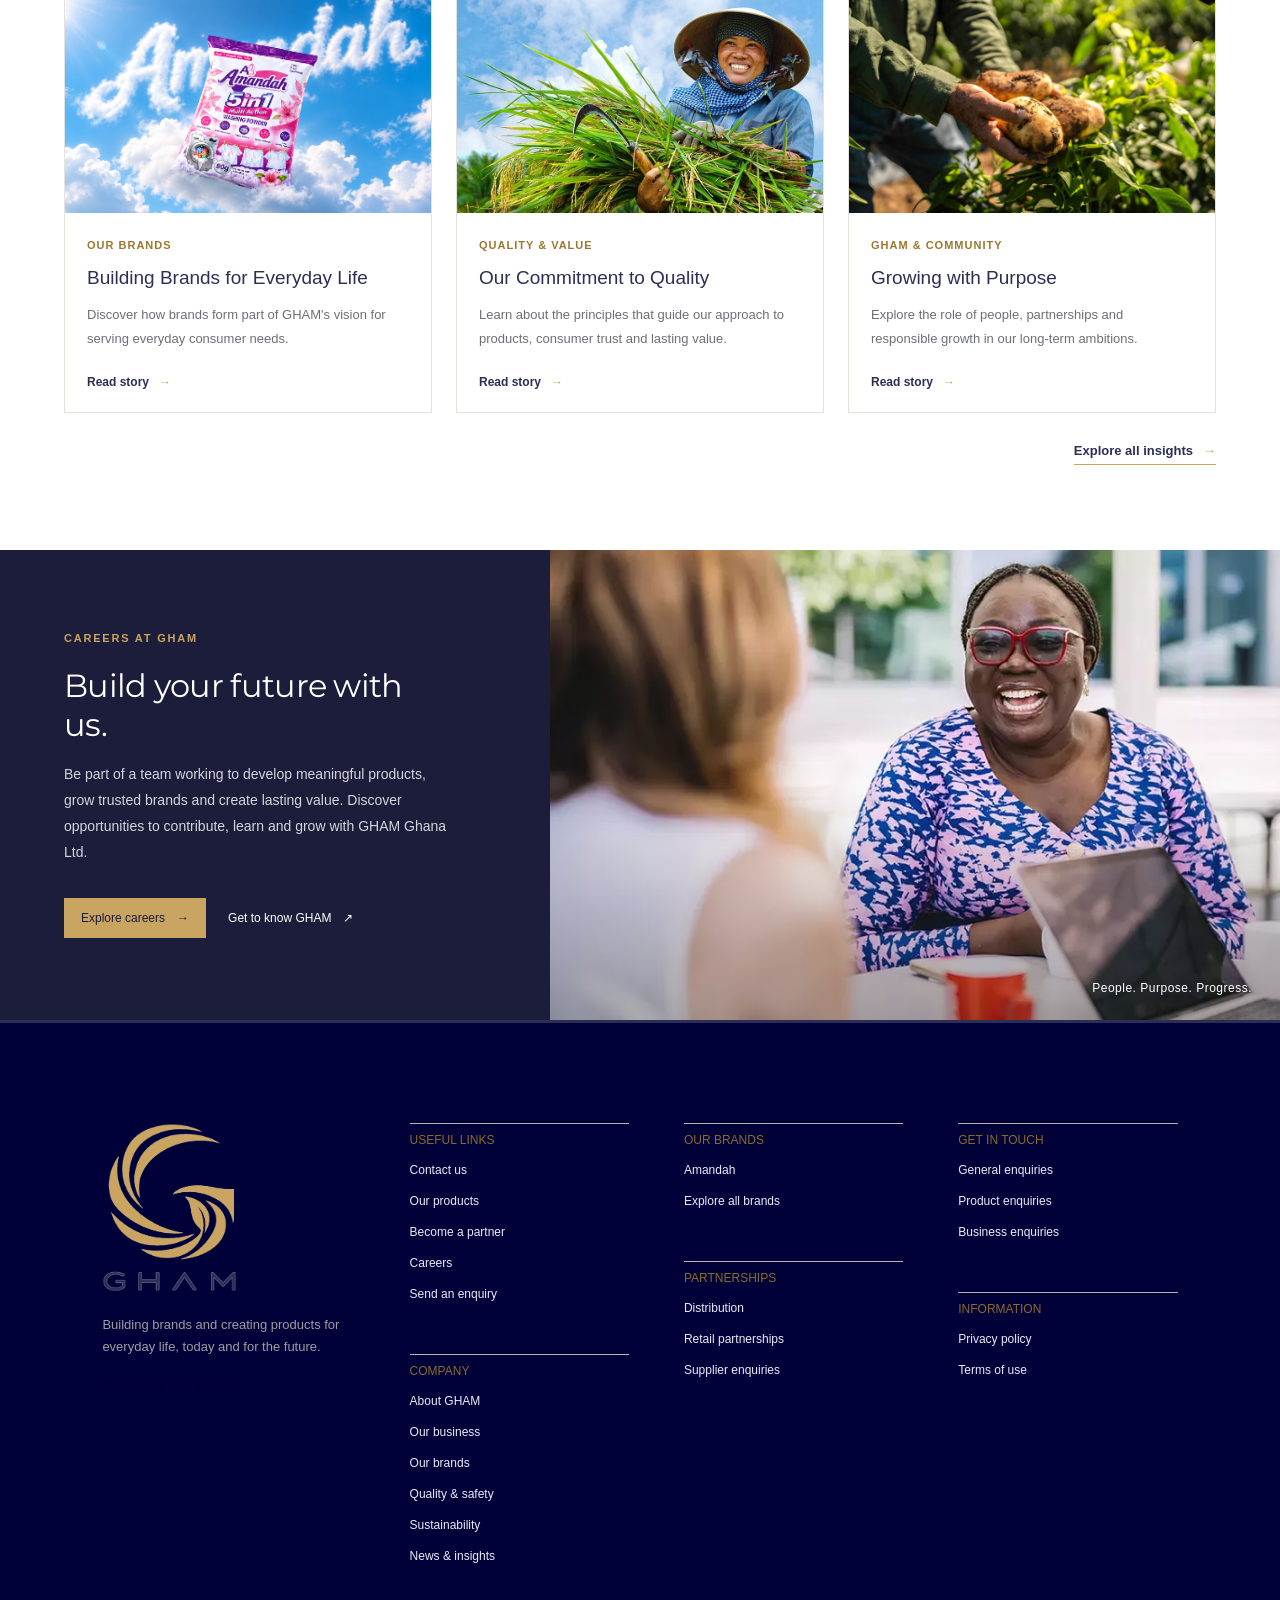
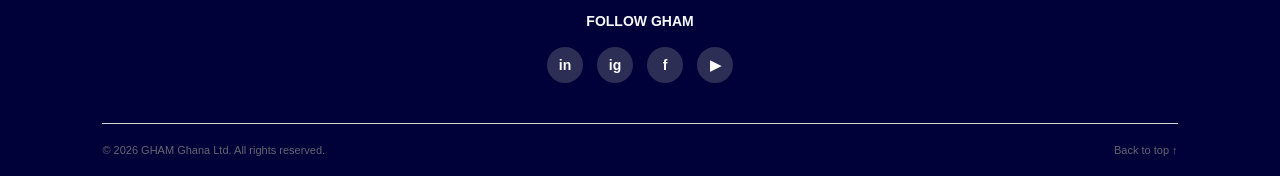
==== commit 884d4e15: "update" ====
--- a/index.html
+++ b/index.html
@@ -21,7 +21,7 @@
 
   <title>GHAM Ghana Limited | Consumer Goods</title>
 
-  <link rel="stylesheet" href="css/style.css">
+  <link rel="stylesheet" href="style.css">
   <link rel="stylesheet" href="css/hero.css">
 </head>
 
@@ -993,7 +993,7 @@
 <div class="amandahbg">
    <div class="amandahbgcontent">
       <div class="amandahbgcontentleft">
-        <h2>
+       <h2>
             Creating value in the things we use every day
        </h2>
         <p>At GHAM Ghana Ltd, we believe everyday products should deliver meaningful value. Through our growing portfolio of consumer brands, we are committed to serving everyday needs with care, quality and purpose.</p>
--- a/style.css
+++ b/style.css
@@ -0,0 +1,3421 @@
+/* =========================================================
+   GHAM GHANA LIMITED
+   CORPORATE WEBSITE
+   GLOBAL / NAVIGATION / HERO
+========================================================= */
+
+
+/* =========================================================
+   01 — RESET
+========================================================= */
+
+*,
+*::before,
+*::after {
+  box-sizing: border-box;
+}
+
+html {
+  margin: 0;
+  padding: 0;
+  scroll-behavior: smooth;
+}
+
+body {
+  margin: 0;
+  padding: 0;
+
+  background: #fbfaf7;
+  color: #16181b;
+
+  font-family:
+    "Instrument Sans",
+    "Segoe UI",
+    Arial,
+    sans-serif;
+
+  -webkit-font-smoothing: antialiased;
+  text-rendering: optimizeLegibility;
+}
+
+body.menu-open,
+body.search-open {
+  overflow: hidden;
+}
+
+img,
+svg {
+  display: block;
+}
+
+
+button,
+input,
+textarea,
+select {
+  font: inherit;
+}
+
+button {
+  border: 0;
+}
+
+button,
+a {
+  -webkit-tap-highlight-color: transparent;
+}
+
+a {
+  color: inherit;
+  text-decoration: none;
+}
+
+ul,
+ol {
+  margin: 0;
+  padding: 0;
+  list-style: none;
+}
+
+
+/* =========================================================
+   02 — DESIGN TOKENS
+========================================================= */
+
+:root {
+
+  /* Colors */
+
+  --paper: #fbfaf7;
+  --white: #ffffff;
+
+  --ink: #16181b;
+  --ink-soft: #464b52;
+  --muted: #6b7076;
+
+  --line: #e5e2db;
+  --line-dark: #cbc7be;
+
+  --navy: #2c2e56;
+  --navy-deep: #1c1d3a;
+
+  --gold: #caa562;
+
+  /* Layout */
+
+  --container: 90rem;
+
+  --gutter:
+    clamp(
+      1.25rem,
+      4vw,
+      3rem
+    );
+
+  /* Motion */
+
+  --ease-out:
+    cubic-bezier(
+      0.23,
+      1,
+      0.32,
+      1
+    );
+
+  --ease-in-out:
+    cubic-bezier(
+      0.77,
+      0,
+      0.175,
+      1
+    );
+
+  /* Header */
+
+  --utility-height: 2.5rem;
+
+  --header-height: 5.25rem;
+}
+
+
+/* =========================================================
+   03 — ACCESSIBILITY
+========================================================= */
+
+.visually-hidden {
+  position: absolute !important;
+
+  width: 1px !important;
+  height: 1px !important;
+
+  padding: 0 !important;
+  margin: -1px !important;
+
+  overflow: hidden !important;
+
+  clip: rect(0, 0, 0, 0) !important;
+
+  clip-path: inset(50%) !important;
+
+  white-space: nowrap !important;
+
+  border: 0 !important;
+}
+
+:focus-visible {
+  outline:
+    2px solid var(--gold);
+
+  outline-offset: 4px;
+}
+
+
+/* =========================================================
+   04 — SITE HEADER
+========================================================= */
+
+.site-header {
+  position: relative;
+
+  z-index: 1000;
+
+  background: var(--white);
+
+  color: var(--navy-deep);
+}
+
+
+/* =========================================================
+   05 — DESKTOP UTILITY BAR
+========================================================= */
+
+.header-utility {
+  height: var(--utility-height);
+
+  background: var(--white);
+
+
+}
+
+.header-utility__inner {
+  width:
+    min(
+      calc(100% - (var(--gutter) * 2)),
+      var(--container)
+    );
+
+  height: 100%;
+
+  margin-inline: auto;
+
+  display: flex;
+
+  align-items: center;
+
+  justify-content: flex-end;
+}
+
+.header-utility__right {
+  height: 100%;
+
+  display: flex;
+
+  align-items: center;
+
+  gap: 1.5rem;
+}
+
+
+/* =========================================================
+   06 — DARK MODE
+========================================================= */
+
+.dark-toggle {
+  height: 100%;
+
+  display: inline-flex;
+
+  align-items: center;
+
+  gap: 0.5rem;
+
+  padding: 0;
+
+  background: transparent;
+
+  color: var(--ink-soft);
+
+  cursor: pointer;
+
+  font-size: 0.72rem;
+}
+
+.dark-toggle__icon {
+  width: 1.05rem;
+  height: 1.05rem;
+
+  display: grid;
+
+  place-items: center;
+
+  border-radius: 50%;
+
+  background: #999;
+
+  color: #fff;
+
+  font-size: 0.62rem;
+
+  font-weight: 600;
+}
+
+.dark-toggle__switch {
+  width: 2.4rem;
+  height: 1.2rem;
+
+  display: flex;
+
+  align-items: center;
+
+  padding: 2px;
+
+  border-radius: 999px;
+
+  background: #999;
+}
+
+.dark-toggle__switch span {
+  width: 1rem;
+  height: 1rem;
+
+  border-radius: 50%;
+
+  background: #fff;
+
+  transition:
+    transform 350ms var(--ease-out);
+}
+
+.dark-toggle[aria-pressed="true"]
+.dark-toggle__switch span {
+  transform:
+    translateX(1.15rem);
+}
+
+
+/* =========================================================
+   07 — GLOBAL SITE
+========================================================= */
+
+.global-site {
+  height: 100%;
+
+  display: inline-flex;
+
+  align-items: center;
+
+  gap: 0.65rem;
+
+  padding-inline: 40px ;
+
+  background: #f7f6f3;
+
+  border-left:
+    1px solid var(--line);
+
+  border-right:
+    1px solid var(--line);
+
+  color: var(--ink-soft);
+
+  cursor: pointer;
+
+  font-size: 0.75rem;
+}
+
+.global-site__globe {
+  display: grid;
+
+  place-items: center;
+}
+
+.global-site__globe svg {
+  width: 1.2rem;
+  height: 1.2rem;
+}
+
+.global-site__chevron {
+  transition:
+    transform 300ms var(--ease-out);
+}
+
+.global-site[aria-expanded="true"]
+.global-site__chevron {
+  transform:
+    rotate(180deg);
+}
+
+
+/* =========================================================
+   08 — CONTACT
+========================================================= */
+
+.header-contact {
+  height: 100%;
+
+  display: inline-flex;
+
+  align-items: center;
+
+  justify-content: center;
+
+  padding-inline: 1.5rem;
+
+  background: #087db7;
+
+  color: #fff;
+
+  font-size: 0.78rem;
+
+  font-weight: 600;
+
+  transition:
+    background 250ms ease;
+}
+
+.header-contact:hover {
+  background:
+    var(--navy);
+}
+
+
+/* =========================================================
+   09 — MAIN BRAND BAR
+========================================================= */
+
+.header-main {
+  height: var(--header-height);
+
+  background: var(--white);
+}
+
+.header-main__inner {
+  width:
+    min(
+      calc(100% - (var(--gutter) * 2)),
+      var(--container)
+    );
+
+  height: 100%;
+
+  margin-inline: auto;
+
+  display: flex;
+
+  align-items: center;
+
+  justify-content: space-between;
+
+  gap: 2rem;
+}
+
+
+/* =========================================================
+   10 — GHAM LOGO
+========================================================= */
+
+.site-logo {
+  width: 10rem;
+
+  display: inline-flex;
+
+  align-items: center;
+
+  flex-shrink: 0;
+
+  transition:
+    opacity 250ms ease;
+}
+
+.site-logo:hover {
+  opacity: 0.72;
+}
+
+.site-logo img {
+margin-bottom:20px ;
+  height: auto;
+}
+
+
+/* =========================================================
+   11 — SEARCH
+========================================================= */
+
+.header-search {
+  width:
+    min(
+      32rem,
+      40vw
+    );
+
+  height: 3rem;
+
+  display: flex;
+
+  align-items: center;
+
+  justify-content: space-between;
+
+  padding: 0;
+
+  background: transparent;
+
+  border-bottom:
+    1px solid var(--ink-soft);
+
+  color: var(--ink-soft);
+
+  cursor: pointer;
+
+  transition:
+    color 250ms ease,
+    border-color 250ms ease;
+}
+
+.header-search:hover {
+  color: var(--navy);
+
+  border-color:
+    var(--navy);
+}
+
+.header-search__text {
+  font-size: 0.9rem;
+}
+
+.header-search__icon {
+  display: grid;
+
+  place-items: center;
+}
+
+.header-search__icon svg {
+  width: 1.4rem;
+  height: 1.4rem;
+}
+
+
+/* =========================================================
+   12 — DESKTOP NAVIGATION
+========================================================= */
+
+.main-nav {
+  height: 3.75rem;
+
+  background: #f8f8f7;
+
+  border-bottom:
+    1px solid var(--line);
+}
+
+.main-nav__inner {
+  width:
+    min(
+      calc(100% - (var(--gutter) * 2)),
+      var(--container)
+    );
+
+  height: 100%;
+
+  margin-inline: auto;
+
+  display: flex;
+
+  align-items: stretch;
+}
+
+
+/* Home */
+
+.main-nav__home {
+  width: 3.5rem;
+
+  display: grid;
+
+  place-items: center;
+
+  color: var(--navy);
+
+  transition:
+    background 250ms ease;
+}
+
+.main-nav__home:hover {
+  background:
+    #efeee9;
+}
+
+
+/* Nav item */
+
+.nav-item {
+  position: relative;
+
+  display: flex;
+
+  align-items: stretch;
+}
+
+
+/* Links */
+
+.nav-link,
+.main-nav__secondary-link {
+  position: relative;
+
+  display: inline-flex;
+
+  align-items: center;
+
+  gap: 0.5rem;
+
+  padding-inline: 1rem;
+
+  background: transparent;
+
+  color: var(--ink);
+
+  cursor: pointer;
+
+  font-size: 0.86rem;
+
+  font-weight: 500;
+
+  white-space: nowrap;
+
+  transition:
+    color 250ms ease;
+}
+
+.nav-link:hover,
+.main-nav__secondary-link:hover {
+  color: var(--navy);
+}
+
+
+/* Gold underline */
+
+.nav-link::after,
+.main-nav__secondary-link::after {
+  content: "";
+
+  position: absolute;
+
+  left: 1rem;
+  right: 1rem;
+  bottom: 0;
+
+  height: 2px;
+
+  background:
+    var(--gold);
+
+  transform:
+    scaleX(0);
+
+  transform-origin:
+    left center;
+
+  transition:
+    transform 400ms var(--ease-out);
+}
+
+.nav-link:hover::after,
+.main-nav__secondary-link:hover::after {
+  transform:
+    scaleX(1);
+}
+
+
+/* Dropdown arrow */
+
+.nav-dropdown-toggle svg {
+  transition:
+    transform 300ms var(--ease-out);
+}
+
+.nav-item--dropdown:hover
+.nav-dropdown-toggle svg {
+  transform:
+    rotate(180deg);
+}
+
+
+/* =========================================================
+   13 — DROPDOWNS
+========================================================= */
+
+.nav-dropdown {
+  position: absolute;
+
+  top: 100%;
+  left: 0;
+
+  min-width: 15rem;
+
+  padding: 0.5rem;
+
+  background: #fff;
+
+  border:
+    1px solid var(--line);
+
+  box-shadow:
+    0 1.5rem 4rem
+    rgba(22, 24, 27, 0.12);
+
+  opacity: 0;
+
+  visibility: hidden;
+
+  transform:
+    translateY(0.75rem);
+
+  transition:
+    opacity 250ms ease,
+    transform 350ms var(--ease-out),
+    visibility 250ms ease;
+}
+
+.nav-item--dropdown:hover
+.nav-dropdown {
+  opacity: 1;
+
+  visibility: visible;
+
+  transform:
+    translateY(0);
+}
+
+.nav-dropdown a {
+  display: block;
+
+  padding: 0.9rem 1rem;
+
+  color: var(--ink-soft);
+
+  font-size: 0.78rem;
+
+  transition:
+    background 200ms ease,
+    color 200ms ease;
+}
+
+.nav-dropdown a:hover {
+  background:
+    #f4f1ea;
+
+  color:
+    var(--navy);
+}
+
+
+/* Spacer */
+
+.main-nav__spacer {
+  flex: 1;
+}
+
+
+/* =========================================================
+   14 — COUNTRY MENU
+========================================================= */
+
+.country-menu {
+  position: fixed;
+
+  top: var(--utility-height);
+
+  right: 0;
+
+  z-index: 1100;
+
+  width:
+    min(
+      30rem,
+      100%
+    );
+
+  padding: 1.5rem;
+
+  background: #fff;
+
+  border:
+    1px solid var(--line);
+
+  box-shadow:
+    0 1.5rem 4rem
+    rgba(0, 0, 0, 0.14);
+
+  opacity: 0;
+
+  visibility: hidden;
+
+  transform:
+    translateY(-0.5rem);
+
+  transition:
+    opacity 250ms ease,
+    transform 350ms var(--ease-out),
+    visibility 250ms ease;
+}
+
+.country-menu.is-open {
+  opacity: 1;
+
+  visibility: visible;
+
+  transform:
+    translateY(0);
+}
+
+.country-menu__header {
+  display: flex;
+
+  align-items: center;
+
+  justify-content: space-between;
+
+  padding-bottom: 1rem;
+
+  border-bottom:
+    1px solid var(--line);
+
+  color:
+    var(--navy);
+
+  font-size: 0.72rem;
+
+  font-weight: 600;
+
+  letter-spacing: 0.12em;
+
+  text-transform: uppercase;
+}
+
+.country-menu__close {
+  width: 2rem;
+  height: 2rem;
+
+  display: grid;
+
+  place-items: center;
+
+  background: transparent;
+
+  color: var(--ink);
+
+  cursor: pointer;
+
+  font-size: 1.5rem;
+}
+
+.country-menu__body {
+  display: grid;
+
+  grid-template-columns:
+    repeat(3, 1fr);
+
+  gap: 0.5rem;
+
+  margin-top: 1rem;
+}
+
+.country-menu__body a {
+  padding: 1rem;
+
+  background:
+    #f8f7f3;
+
+  color:
+    var(--ink-soft);
+
+  font-size: 0.8rem;
+
+  transition:
+    background 200ms ease,
+    color 200ms ease;
+}
+
+.country-menu__body a:hover {
+  background:
+    var(--navy);
+
+  color:
+    #fff;
+}
+
+
+/* =========================================================
+   15 — MOBILE MENU BUTTON
+========================================================= */
+
+.mobile-menu-toggle {
+  display: none;
+
+  position: relative;
+
+  width: 2.75rem;
+  height: 2.75rem;
+
+  padding: 0;
+
+  background: transparent;
+
+  cursor: pointer;
+}
+
+.mobile-menu-toggle span {
+  position: absolute;
+
+  left: 0.45rem;
+
+  width: 1.85rem;
+  height: 1.5px;
+
+  background:
+    var(--navy-deep);
+
+  transition:
+    top 400ms var(--ease-out),
+    transform 400ms var(--ease-out);
+}
+
+.mobile-menu-toggle span:first-child {
+  top: 1rem;
+}
+
+.mobile-menu-toggle span:last-child {
+  top: 1.65rem;
+}
+
+.mobile-menu-toggle[aria-expanded="true"]
+span:first-child {
+  top: 1.3rem;
+
+  transform:
+    rotate(45deg);
+}
+
+.mobile-menu-toggle[aria-expanded="true"]
+span:last-child {
+  top: 1.3rem;
+
+  transform:
+    rotate(-45deg);
+}
+
+
+/* =========================================================
+   16 — MOBILE NAV PANEL
+========================================================= */
+
+.mobile-nav {
+  position: fixed;
+  padding: 30px;
+
+  inset: 0;
+
+  z-index: 1050;
+
+  background:
+    var(--paper);
+
+  color: white;
+
+  opacity: 0;
+
+  visibility: hidden;
+
+  transform:
+    translateY(-1rem);
+
+  transition:
+    opacity 350ms ease,
+    transform 500ms var(--ease-out),
+    visibility 350ms ease;
+}
+
+.mobile-nav.is-open {
+  opacity: 1;
+
+  visibility: visible;
+
+  transform:
+    translateY(0);
+}
+
+.mobile-nav__inner {
+  width: 100%;
+  height: 100%;
+
+  padding:
+    1.25rem
+    var(--gutter)
+    2rem;
+
+  display: flex;
+
+  flex-direction: column;
+}
+
+.mobile-nav__header {
+  display: flex;
+
+  align-items: center;
+
+  justify-content: space-between;
+}
+
+.mobile-nav__logo {
+  width: 8rem;
+  padding: 20px;
+  margin-bottom: 20px;
+
+  filter:
+    brightness(0)
+    invert(1);
+}
+
+.mobile-nav__close {
+  width: 2.75rem;
+  height: 2.75rem;
+
+  background: transparent;
+
+  color: #fff;
+
+  cursor: pointer;
+
+  font-size: 2rem;
+}
+
+.mobile-nav__links {
+  flex: 1;
+
+  display: flex;
+
+  flex-direction: column;
+
+  justify-content: center;
+}
+
+.mobile-nav__links a {
+  display: flex;
+  align-items: center;
+
+  padding: 10px  0;
+
+  border-bottom:
+    1px solid rgba(255, 255, 255, 0.1);
+
+  color: rgba(77, 76, 76, 0.9);
+
+  font-size:20px;
+  font-weight: 200;
+
+  letter-spacing: 0;
+
+  opacity: 0;
+  transform: translateY(0.75rem);
+
+  transition:
+    opacity 400ms var(--ease-out),
+    transform 400ms var(--ease-out),
+    color 200ms ease;
+}
+
+.mobile-nav.is-open
+.mobile-nav__links a {
+  opacity: 1;
+
+  transform:
+    translateY(0);
+}
+
+.mobile-nav.is-open
+.mobile-nav__links a:nth-child(1) {
+  transition-delay: 100ms;
+}
+
+.mobile-nav.is-open
+.mobile-nav__links a:nth-child(2) {
+  transition-delay: 140ms;
+}
+
+.mobile-nav.is-open
+.mobile-nav__links a:nth-child(3) {
+  transition-delay: 180ms;
+}
+
+.mobile-nav.is-open
+.mobile-nav__links a:nth-child(4) {
+  transition-delay: 220ms;
+}
+
+.mobile-nav.is-open
+.mobile-nav__links a:nth-child(5) {
+  transition-delay: 260ms;
+}
+
+.mobile-nav.is-open
+.mobile-nav__links a:nth-child(6) {
+  transition-delay: 300ms;
+}
+
+.mobile-nav.is-open
+.mobile-nav__links a:nth-child(7) {
+  transition-delay: 340ms;
+}
+
+.mobile-nav.is-open
+.mobile-nav__links a:nth-child(8) {
+  transition-delay: 380ms;
+}
+
+.mobile-nav.is-open
+.mobile-nav__links a:nth-child(9) {
+  transition-delay: 420ms;
+}
+
+.mobile-nav__links a:hover {
+  color:
+    var(--gold);
+}
+
+
+/* =========================================================
+   17 — SEARCH OVERLAY
+========================================================= */
+
+.search-overlay {
+  position: fixed;
+
+  inset: 0;
+
+  z-index: 1200;
+
+  background:
+    rgba(28, 29, 58, 0.97);
+
+  color: #fff;
+
+  opacity: 0;
+
+  visibility: hidden;
+
+  transition:
+    opacity 300ms ease,
+    visibility 300ms ease;
+}
+
+.search-overlay.is-open {
+  opacity: 1;
+
+  visibility: visible;
+}
+
+.search-overlay__inner {
+  width:
+    min(
+      calc(100% - (var(--gutter) * 2)),
+      60rem
+    );
+
+  margin-inline: auto;
+
+  padding-top: 12vh;
+}
+
+.search-overlay__close {
+  display: block;
+
+  width: 3rem;
+  height: 3rem;
+
+  margin-left: auto;
+
+  background: transparent;
+
+  color: #fff;
+
+  cursor: pointer;
+
+  font-size: 2rem;
+}
+
+.search-overlay__label {
+  display: block;
+
+  margin-bottom: 1.5rem;
+
+  color:
+    var(--gold);
+
+  font-size: 0.7rem;
+
+  font-weight: 600;
+
+  letter-spacing: 0.18em;
+
+  text-transform: uppercase;
+}
+
+.search-form {
+  display: flex;
+
+  align-items: center;
+
+  border-bottom:
+    1px solid
+    rgba(255,255,255,0.35);
+}
+
+.search-form input {
+  flex: 1;
+
+  min-width: 0;
+
+  padding:
+    1rem 0;
+
+  border: 0;
+
+  outline: 0;
+
+  background: transparent;
+
+  color: #fff;
+
+  font-size:
+    clamp(
+      2rem,
+      6vw,
+      4.5rem
+    );
+
+  letter-spacing:
+    -0.05em;
+}
+
+.search-form input::placeholder {
+  color:
+    rgba(255,255,255,0.3);
+}
+
+.search-form button {
+  width: 3rem;
+  height: 3rem;
+
+  background: transparent;
+
+  color: #fff;
+
+  cursor: pointer;
+}
+
+
+/* =========================================================
+   18 — RESPONSIVE NAVIGATION
+========================================================= */
+
+@media (max-width: 768px) {
+
+  /* ---------------------------------------------
+     MOBILE HEADER
+  --------------------------------------------- */
+
+  .header-main {
+    height: 4.75rem;
+  }
+
+  .header-main__inner {
+    gap: 1rem;
+  }
+
+
+  /* ---------------------------------------------
+     LOGO
+  --------------------------------------------- */
+
+  .site-logo {
+    width: 8rem;
+  }
+
+
+  /* ---------------------------------------------
+     SEARCH
+  --------------------------------------------- */
+
+  .header-search {
+    display: none;
+  }
+
+
+  /* ---------------------------------------------
+     MOBILE MENU BUTTON
+  --------------------------------------------- */
+
+  .mobile-menu-toggle {
+    display: block;
+    flex-shrink: 0;
+  }
+
+
+  /* ---------------------------------------------
+     DESKTOP NAVIGATION
+  --------------------------------------------- */
+
+  .main-nav {
+    display: none;
+  }
+
+
+  /* ---------------------------------------------
+     UTILITY BAR
+  --------------------------------------------- */
+
+  .header-utility {
+    height: 2.5rem;
+  }
+
+  .header-utility__right {
+    gap: 0;
+  }
+
+  .dark-toggle__label {
+    display: none;
+  }
+
+  .global-site {
+    padding-inline: 1rem;
+  }
+
+  .header-contact {
+    display: none;
+  }
+
+
+  /* ---------------------------------------------
+     MOBILE NAVIGATION
+  --------------------------------------------- */
+
+  .mobile-nav {
+    display: block;
+  }
+
+
+  .mobile-nav__inner {
+    padding:
+      1.25rem
+      var(--gutter)
+      2rem;
+  }
+
+
+  /* ---------------------------------------------
+     MOBILE NAV LINKS
+  --------------------------------------------- */
+
+  
+
+}
+
+
+/* =========================================================
+   SMALL PHONES
+========================================================= */
+
+@media (max-width: 480px) {
+
+  .header-main {
+    height: 4.5rem;
+  }
+
+  .site-logo {
+    width: 7.5rem;
+  }
+
+  .mobile-menu-toggle {
+    width: 2.5rem;
+    height: 2.5rem;
+  }
+
+  .mobile-menu-toggle span {
+    width: 1.7rem;
+  }
+
+  .mobile-nav__links a {
+    padding: 0.7rem 0;
+    font-size: 1.65rem;
+  }
+
+}
+
+
+/* Who we are starts here */
+
+
+/* =========================================================
+   GHAM OVERVIEW SECTION
+   Asymmetric corporate editorial layout
+========================================================= */
+
+.gham-overview {
+  --overview-navy: #2c2e56;
+  --overview-deep: #1c1d3a;
+  --overview-gold: #caa562;
+  --overview-paper: #fbfaf7;
+  --overview-muted: #6b7076;
+  --overview-line: #e5e2db;
+
+  position: relative;
+  overflow: hidden;
+  padding: clamp(4.5rem, 8vw, 7.5rem) 0;
+  background: var(--overview-paper);
+  color: var(--overview-deep);
+}
+
+.gham-overview *,
+.gham-overview *::before,
+.gham-overview *::after {
+  box-sizing: border-box;
+}
+
+.gham-overview__container {
+  margin-top: 50px;
+  display: grid;
+  grid-template-columns: minmax(0, 1.05fr) minmax(0, 0.95fr);
+  align-items: center;
+  gap: clamp(3rem, 6.5vw, 7rem);
+
+  width: min(90rem, calc(100% - 2 * clamp(1.25rem, 5vw, 5rem)));
+  margin-inline: auto;
+}
+
+
+/* =========================================================
+   LEFT VISUAL GRID
+========================================================= */
+
+.gham-overview__visuals {
+  display: grid;
+  grid-template-columns: minmax(0, 1.12fr) minmax(0, 0.88fr);
+  grid-template-rows: minmax(170px, 1fr) minmax(170px, 1fr);
+  gap: 0.9rem;
+
+  min-width: 0;
+  aspect-ratio: 1.12 / 1;
+}
+
+
+/* Shared image styling */
+
+.gham-overview__image {
+  position: relative;
+  display: block;
+  min-width: 0;
+  min-height: 0;
+  overflow: hidden;
+  isolation: isolate;
+  background: #e5e2d9;
+  text-decoration: none;
+}
+
+.gham-overview__image img {
+  display: block;
+  width: 100%;
+  height: 100%;
+  object-fit: cover;
+  object-position: center;
+
+  transition:
+    transform 800ms cubic-bezier(0.23, 1, 0.32, 1);
+}
+
+.gham-overview__image::after {
+  content: "";
+  position: absolute;
+  inset: 0;
+  z-index: 1;
+  pointer-events: none;
+
+  background: linear-gradient(
+    180deg,
+    transparent 45%,
+    rgba(20, 21, 47, 0.68) 100%
+  );
+
+  opacity: 0.85;
+  transition: opacity 300ms ease;
+}
+
+@media (hover: hover) {
+  .gham-overview__image:hover img {
+    transform: scale(1.045);
+  }
+
+  .gham-overview__image:hover::after {
+    opacity: 1;
+  }
+}
+
+
+/* Image placement */
+
+.gham-overview__image--main {
+  grid-column: 1;
+  grid-row: 1;
+  border-radius: 0.55rem;
+}
+
+.gham-overview__image--production {
+  grid-column: 1;
+  grid-row: 2;
+  border-radius: 0.55rem;
+}
+
+
+/* Image captions */
+
+.gham-overview__image-label {
+  position: absolute;
+  z-index: 2;
+  right: 1rem;
+  bottom: 1rem;
+  left: 1rem;
+
+  color: #fff;
+  font-size: 0.72rem;
+  font-weight: 500;
+  line-height: 1.4;
+  letter-spacing: 0.025em;
+}
+
+
+/* =========================================================
+   INFORMATION TILES
+========================================================= */
+
+.gham-overview__tile {
+  display: flex;
+  flex-direction: column;
+  align-items: flex-start;
+  justify-content: center;
+
+  min-width: 0;
+  min-height: 0;
+  padding: clamp(1rem, 2vw, 1.65rem);
+}
+
+
+/* Quality tile */
+
+.gham-overview__tile--quality {
+  grid-column: 2;
+  grid-row: 1;
+
+  border-radius: 0.55rem;
+  background: #cba563;
+  color: var(--overview-deep);
+}
+
+.gham-overview__tile-icon {
+  display: grid;
+  place-items: center;
+
+  width: 2.3rem;
+  height: 2.3rem;
+  margin-bottom: auto;
+
+  border-radius: 50%;
+  background: var(--overview-navy);
+  color: #fff;
+}
+
+.gham-overview__tile-icon svg {
+  display: block;
+  width: 1.25rem;
+  height: 1.25rem;
+}
+
+.gham-overview__tile-label {
+  display: block;
+  margin-top: 1rem;
+
+  color: var(--overview-muted);
+  font-size: 0.68rem;
+  line-height: 1.4;
+}
+
+.gham-overview__tile--quality strong {
+  display: block;
+  margin-top: 0.4rem;
+
+  color: var(--overview-navy);
+  font-size: clamp(1.15rem, 2vw, 1.8rem);
+  font-weight: 550;
+  line-height: 1.1;
+  letter-spacing: -0.045em;
+}
+
+.gham-overview__tile--quality p {
+  margin: 0.55rem 0 0;
+
+  color: #555b56;
+  font-size: 0.76rem;
+  line-height: 1.5;
+}
+
+
+/* Purpose tile */
+
+.gham-overview__tile--purpose {
+  position: relative;
+  grid-column: 2;
+  grid-row: 2;
+
+  border: 1px solid var(--overview-line);
+  border-radius: 0.55rem;
+  background: #fff;
+}
+
+.gham-overview__eyebrow {
+  display: inline-flex;
+  align-items: center;
+  gap: 0.65rem;
+
+  color: #8c6a2b;
+  font-size: 0.7rem;
+  font-weight: 650;
+  line-height: 1.4;
+  letter-spacing: 0.13em;
+  text-transform: uppercase;
+}
+
+.gham-overview__tile--purpose h3 {
+  max-width: 15rem;
+  margin: 0.9rem 0 1rem;
+
+  color: var(--overview-navy);
+  font-size: clamp(1.05rem, 1.65vw, 1.5rem);
+  font-weight: 550;
+  line-height: 1.2;
+  letter-spacing: -0.045em;
+}
+
+.gham-overview__tile--purpose > a {
+  display: grid;
+  place-items: center;
+
+  width: 2.2rem;
+  height: 2.2rem;
+  margin-top: auto;
+
+  border: 1px solid var(--overview-line);
+  border-radius: 50%;
+
+  color: var(--overview-navy);
+  font-size: 1.2rem;
+  text-decoration: none;
+
+  transition:
+    color 250ms ease,
+    background 250ms ease,
+    border-color 250ms ease;
+}
+
+.gham-overview__tile--purpose > a:hover {
+  border-color: var(--overview-navy);
+  background: var(--overview-navy);
+  color: #fff;
+}
+
+
+/* =========================================================
+   RIGHT CONTENT
+========================================================= */
+
+.gham-overview__content {
+  min-width: 0;
+  max-width: 650px;
+  padding-block: 0.5rem;
+}
+
+
+/* Top row */
+
+.gham-overview__heading {
+  display: flex;
+  align-items: center;
+  justify-content: space-between;
+  gap: 1rem;
+
+  padding-bottom: 1.15rem;
+  border-bottom: 1px solid var(--overview-line);
+}
+
+.gham-overview__index {
+  flex-shrink: 0;
+
+  color: var(--overview-muted);
+  font-size: 0.66rem;
+  font-weight: 500;
+  letter-spacing: 0.12em;
+}
+
+
+/* Main heading */
+
+.gham-overview__title {
+  margin: clamp(2rem, 4vw, 3.5rem) 0 0;
+
+  color: var(--overview-navy);
+  font-size: clamp(2.8rem, 4.3vw, 5.1rem);
+  font-weight: 500;
+  line-height: 1.02;
+  letter-spacing: -0.065em;
+
+  text-wrap: balance;
+}
+
+.gham-overview__title span {
+  display: block;
+  color: var(--overview-deep);
+}
+
+
+/* Description */
+
+.gham-overview__description {
+  max-width: 34rem;
+  margin: 1.6rem 0 0;
+
+  color: #555961;
+  font-size: clamp(0.94rem, 1.1vw, 1.05rem);
+  font-weight: 400;
+  line-height: 1.8;
+}
+
+
+/* Discover link */
+
+.gham-overview__link {
+  display: inline-flex;
+  align-items: center;
+  justify-content: center;
+  gap: 1.5rem;
+
+  min-height: 2.9rem;
+  margin-top: 1.7rem;
+  padding: 0.65rem 1.1rem;
+
+  border: 1px solid var(--overview-navy);
+  border-radius: 0.2rem;
+
+  background: var(--overview-navy);
+  color: #fff;
+
+  font-size: 0.76rem;
+  font-weight: 550;
+  text-decoration: none;
+
+  transition:
+    gap 250ms ease,
+    background 250ms ease,
+    color 250ms ease,
+    border-color 250ms ease;
+}
+
+.gham-overview__link:hover {
+  gap: 1.9rem;
+
+  border-color: var(--overview-gold);
+  background: var(--overview-gold);
+  color: var(--overview-deep);
+}
+
+.gham-overview__link-arrow {
+  font-size: 1.1rem;
+  line-height: 1;
+}
+
+
+/* Closing statement */
+
+.gham-overview__footnote {
+  display: flex;
+  align-items: center;
+  gap: 0.8rem;
+
+  margin-top: clamp(2.5rem, 5vw, 4.5rem);
+  padding-top: 1.1rem;
+
+  border-top: 1px solid var(--overview-line);
+}
+
+.gham-overview__footnote-line {
+  display: block;
+  width: 2rem;
+  height: 1px;
+  flex-shrink: 0;
+
+  background: var(--overview-gold);
+}
+
+.gham-overview__footnote p {
+  margin: 0;
+
+  color: var(--overview-muted);
+  font-size: 0.73rem;
+  line-height: 1.5;
+  letter-spacing: 0.025em;
+}
+
+
+/* =========================================================
+   TABLET
+========================================================= */
+
+@media (max-width: 1024px) {
+  .gham-overview__container {
+    grid-template-columns: minmax(0, 1fr);
+    gap: 3.5rem;
+    flex-direction: column-reverse;
+
+    width: min(760px, calc(100% - 3rem));
+  }
+
+  @media (max-width: 767px) {
+  .gham-overview__container {
+    display: flex;
+    flex-direction: column-reverse;
+  }
+}
+
+  .gham-overview__visuals {
+    width: 100%;
+    max-width: 700px;
+    aspect-ratio: 1.4 / 1;
+  }
+
+  .gham-overview__content {
+    max-width: 680px;
+  }
+
+  .gham-overview__title {
+    max-width: 650px;
+    font-size: clamp(3.2rem, 7vw, 5rem);
+  }
+
+  .gham-overview__footnote {
+    margin-top: 2.75rem;
+  }
+}
+
+
+/* =========================================================
+   MOBILE
+========================================================= */
+
+@media (max-width: 600px) {
+  .gham-overview {
+    padding: 4rem 0;
+  }
+
+  .gham-overview__container {
+    width: calc(100% - 2.5rem);
+    gap: 2.75rem;
+  }
+
+  .gham-overview__visuals {
+    grid-template-columns: minmax(0, 1.08fr) minmax(0, 0.92fr);
+    grid-template-rows: minmax(135px, 1fr) minmax(135px, 1fr);
+    gap: 0.65rem;
+
+    aspect-ratio: 0.96 / 1;
+  }
+
+  .gham-overview__image {
+    border-radius: 0.4rem;
+  }
+
+  .gham-overview__image-label {
+    right: 0.65rem;
+    bottom: 0.65rem;
+    left: 0.65rem;
+
+    font-size: 0.62rem;
+  }
+
+  .gham-overview__tile {
+    padding: 0.85rem;
+    border-radius: 0.4rem;
+  }
+
+  .gham-overview__tile-icon {
+    width: 1.9rem;
+    height: 1.9rem;
+  }
+
+  .gham-overview__tile-icon svg {
+    width: 1.05rem;
+    height: 1.05rem;
+  }
+
+  .gham-overview__tile-label {
+    margin-top: 0.8rem;
+    font-size: 0.61rem;
+  }
+
+  .gham-overview__tile--quality strong {
+    font-size: clamp(1rem, 4.4vw, 1.4rem);
+  }
+
+  .gham-overview__tile--quality p {
+    font-size: 0.67rem;
+    line-height: 1.45;
+  }
+
+  .gham-overview__tile--purpose h3 {
+    margin-top: 0.7rem;
+    font-size: clamp(0.95rem, 4vw, 1.25rem);
+  }
+
+  .gham-overview__tile--purpose > a {
+    width: 1.9rem;
+    height: 1.9rem;
+  }
+
+  .gham-overview__heading {
+    padding-bottom: 1rem;
+  }
+
+  .gham-overview__title {
+    margin-top: 2rem;
+    font-size: clamp(2.7rem, 10vw, 4rem);
+    line-height: 1.03;
+  }
+
+  .gham-overview__description {
+    margin-top: 1.25rem;
+    font-size: 0.92rem;
+    line-height: 1.75;
+  }
+
+  .gham-overview__link {
+    margin-top: 1.4rem;
+  }
+
+  .gham-overview__footnote {
+    margin-top: 2.5rem;
+  }
+}
+
+
+/* =========================================================
+   VERY SMALL MOBILE
+========================================================= */
+
+@media (max-width: 360px) {
+  .gham-overview__container {
+    width: calc(100% - 2rem);
+  }
+
+  .gham-overview__visuals {
+    grid-template-rows: minmax(120px, 1fr) minmax(120px, 1fr);
+    gap: 0.5rem;
+  }
+
+  .gham-overview__tile {
+    padding: 0.65rem;
+  }
+
+  .gham-overview__tile--quality strong {
+    font-size: 0.95rem;
+  }
+
+  .gham-overview__tile--quality p {
+    font-size: 0.62rem;
+  }
+
+  .gham-overview__tile--purpose h3 {
+    font-size: 0.9rem;
+  }
+
+  .gham-overview__title {
+    font-size: 2.55rem;
+  }
+}
+
+
+/* =========================================================
+   ACCESSIBILITY
+========================================================= */
+
+@media (prefers-reduced-motion: reduce) {
+  .gham-overview__image img,
+  .gham-overview__image::after,
+  .gham-overview__link,
+  .gham-overview__tile--purpose > a {
+    transition: none;
+  }
+}
+
+
+/* feaured product section starts here */
+
+
+
+
+
+/* =========================================================
+   GHAM — OUR BRANDS
+========================================================= */
+
+.gham-brands {
+  --brands-navy: #2c2e56;
+  --brands-deep: #1c1d3a;
+  --brands-gold: #caa562;
+  --brands-paper: #fbfaf7;
+  --brands-muted: #6b7076;
+  --brands-line: #e5e2db;
+
+  position: relative;
+  padding: clamp(5rem, 9vw, 8rem) 0;
+  overflow: hidden;
+
+  background: #fff;
+  color: var(--brands-deep);
+}
+
+.gham-brands *,
+.gham-brands *::before,
+.gham-brands *::after {
+  box-sizing: border-box;
+}
+
+.gham-brands__container {
+  width: min(90rem, calc(100% - 2 * clamp(1.25rem, 5vw, 5rem)));
+  margin-inline: auto;
+}
+
+
+/* =========================================================
+   SECTION HEADER
+========================================================= */
+
+.gham-brands__header {
+  display: grid;
+  grid-template-columns: minmax(0, 1.15fr) minmax(260px, 0.65fr);
+  align-items: end;
+  gap: clamp(2rem, 6vw, 7rem);
+
+  padding-bottom: clamp(2.5rem, 5vw, 4rem);
+  border-bottom: 1px solid var(--brands-line);
+}
+
+.gham-brands__eyebrow {
+  display: inline-flex;
+  align-items: center;
+  gap: 0.8rem;
+
+  margin-bottom: 1.5rem;
+
+  color: #8c6a2b;
+  font-size: 0.7rem;
+  font-weight: 650;
+  letter-spacing: 0.16em;
+  text-transform: uppercase;
+}
+
+.gham-brands__eyebrow::before {
+  content: "";
+  width: 2rem;
+  height: 1px;
+  background: currentColor;
+}
+
+.gham-brands__title {
+  max-width: 760px;
+  margin: 0;
+
+  color: var(--brands-navy);
+  font-size: clamp(3rem, 5.5vw, 6rem);
+  font-weight: 500;
+  line-height: 0.99;
+  letter-spacing: -0.065em;
+
+  text-wrap: balance;
+}
+
+.gham-brands__title span {
+  display: block;
+  color: var(--brands-deep);
+}
+
+.gham-brands__intro {
+  max-width: 440px;
+  justify-self: end;
+  padding-bottom: 0.35rem;
+}
+
+.gham-brands__intro p {
+  margin: 0;
+
+  color: #555961;
+  font-size: 1rem;
+  line-height: 1.8;
+}
+
+
+/* =========================================================
+   FEATURED BRAND LAYOUT
+========================================================= */
+
+
+
+
+
+.amandahbg {
+  width: 100%;
+  height: 700px;
+  background-image:linear-gradient(to left,rgba(0,0,0,0.7),rgba(0,0,0,0.7)), url("pics/Amandah3.png");
+  background-position: center;
+  background-repeat: no-repeat;
+  background-size: cover;
+  padding: 0px 40px;
+  background-attachment: fixed;
+}
+
+
+
+.amandahbgcontent{
+  display: flex;
+  justify-content: space-between;
+  max-width: 1100px;
+  align-items: center;
+  height: 700px;
+  margin: 0 auto;
+}
+
+@media (max-width: 992px) {
+.amandahbgcontent{
+
+  width: 100%;
+
+}
+
+
+}
+
+.amandahbgcontentleft{
+  width: 50%;
+}
+
+@media (max-width: 992px) {
+.amandahbgcontentleft{
+  width: 100%;
+  padding: 0ps 40px;
+}
+
+
+}
+
+
+.amandahbgcontentleft h2{
+  font-size: 50px;
+  font-family: montserrat;
+  line-height: 1.2;
+  margin: 0;
+  color: white;
+  font-weight: lighter;
+}
+
+@media (max-width: 992px) {
+.amandahbgcontentleft h2{
+  font-size: 35px;
+}
+
+
+}
+
+
+
+.amandahbgcontentleft p{
+    font-family: Poppins;
+    font-size: 13px;
+
+  color: white;
+
+}
+
+
+
+
+
+
+/* =========================================================
+   Mission & Vision
+========================================================= */
+
+
+.gham-purpose {
+  padding-top: 50px;
+  padding: 80px 5%;
+  background: #fff;
+  font-family: var(--font-sans);
+}
+
+.gham-purpose__top {
+  display: grid;
+  grid-template-columns: 1fr 0.8fr;
+  gap: 60px;
+  margin-bottom: 45px;
+}
+
+.gham-purpose__top h2 {
+  max-width: 580px;
+  font-family: montserrat;
+  margin: 0;
+  color: #2c2e56;
+  font-size: 24px;
+  font-weight: 400;
+  line-height: 1.15;
+}
+
+.gham-purpose__icon {
+  color: #caa562;
+  margin-right: 12px;
+}
+
+.gham-purpose__top > p {
+  margin: 5px 0 0;
+  color: #6b7076;
+  font-size: 15px;
+  line-height: 1.8;
+}
+
+.gham-purpose__bottom {
+  display: grid;
+  grid-template-columns: 0.9fr 1.1fr;
+  gap: 20px;
+}
+
+.gham-purpose__cards {
+  display: grid;
+  gap: 12px;
+}
+
+.gham-purpose__card {
+  padding: 24px;
+  border: 1px solid #e5e2db;
+  border-radius: 8px;
+}
+
+.gham-purpose__card--active {
+  background: #2c2e56;
+  color: #fff;
+}
+
+.gham-purpose__card h3 {
+  margin: 0 0 12px;
+  font-size: 18px;
+  font-weight: 500;
+}
+
+.gham-purpose__card p {
+  margin: 0;
+  font-size: 13px;
+  line-height: 1.8;
+}
+
+.gham-purpose__card:not(.gham-purpose__card--active) p {
+  color: #6b7076;
+}
+
+.gham-purpose__image img {
+  display: block;
+  width: 100%;
+  height: 100%;
+  min-height: 300px;
+  object-fit: cover;
+  border-radius: 8px;
+}
+
+@media (max-width: 767px) {
+  .gham-purpose {
+    padding: 55px 5%;
+  }
+
+  .gham-purpose__top,
+  .gham-purpose__bottom {
+    grid-template-columns: 1fr;
+    gap: 25px;
+  }
+
+  .gham-purpose__top {
+    margin-bottom: 30px;
+  }
+
+  .gham-purpose__image img {
+    min-height: 250px;
+    max-height: 350px;
+  }
+}
+/* Scroll reveal */
+.gham-purpose__top,
+.gham-purpose__card,
+.gham-purpose__image {
+  opacity: 0;
+  transform: translateY(24px);
+  transition: opacity 700ms ease, transform 700ms ease;
+}
+
+.gham-purpose .is-visible {
+  opacity: 1;
+  transform: translateY(0);
+}
+
+.gham-purpose__card:nth-child(2) {
+  transition-delay: 150ms;
+}
+
+.gham-purpose__image {
+  transition-delay: 250ms;
+}
+
+@media (prefers-reduced-motion: reduce) {
+  .gham-purpose__top,
+  .gham-purpose__card,
+  .gham-purpose__image {
+    opacity: 1;
+    transform: none;
+    transition: none;
+  }
+}
+
+
+
+
+
+/* ###################################################### */
+
+.gham-capabilities {
+  padding: 80px 5%;
+  background: #fff;
+}
+
+.gham-capabilities__container {
+  display: grid;
+  grid-template-columns: 1fr 1.05fr;
+  gap: 40px;
+  align-items: stretch;
+  max-width: 1400px;
+  margin-top: 100px;
+}
+
+.gham-capabilities__content h2 {
+  margin: 10px 0 18px;
+  font-family: montserrat;
+  color: #2c2e56;
+  font-size: 44px;
+  font-weight: 300;
+  line-height: 1.2;
+}
+
+.gham-capabilities__icon {
+  color: #caa562;
+  margin-right: 8px;
+}
+
+.gham-capabilities__content > p,
+.gham-capabilities__item p {
+  color: #6b7076;
+  font-size: 14px;
+  line-height: 1.8;
+}
+
+.gham-capabilities__item {
+  margin-top: 28px;
+}
+
+.gham-capabilities__item h3 {
+  display: table;
+  margin: 0 0 12px;
+  padding-bottom: 6px;
+  border-bottom: 2px solid #caa562;
+  color: #2c2e56;
+  font-size: 18px;
+  font-weight: 500;
+}
+
+.gham-capabilities__image img {
+  display: block;
+  width: 100%;
+  height: 100%;
+  min-height: 480px;
+  object-fit: cover;
+  border-radius: 6px;
+  box-shadow: 0 5px 12px #00000018;
+}
+
+@media (max-width: 767px) {
+  .gham-capabilities {
+    padding: 55px 5%;
+  }
+
+  .gham-capabilities__container {
+    grid-template-columns: 1fr;
+    gap: 30px;
+  }
+
+  .gham-capabilities__image img {
+    min-height: 280px;
+    max-height: 420px;
+  }
+}
+
+
+
+/* ############################################################## */
+
+
+/* ============================
+   GHAM IN NUMBERS — MARQUEE
+============================ */
+
+.gham-numbers {
+  padding: 75px 0 55px;
+  overflow: hidden;
+  background: #1e2986;
+  color: #fff;
+}
+
+.gham-numbers__container {
+  width: 100%;
+  margin: auto;
+}
+
+.gham-numbers h2 {
+  max-width: 1500px;
+    font-family: montserrat;
+  margin: 0 auto 65px;
+  padding: 0 5%;
+  font-size: clamp(2.2rem, 4vw, 3.5rem);
+  font-weight: 400;
+}
+
+/* Moving track */
+.gham-numbers__grid {
+  display: flex;
+  width: max-content;
+  gap: 35px;
+  animation: gham-marquee 35s linear infinite;
+  will-change: transform;
+}
+
+/* Individual items */
+.gham-numbers__item {
+  display: flex;
+  align-items: center;
+  gap: 22px;
+  flex: 0 0 450px;
+  min-width: 0;
+}
+
+.gham-numbers__item img {
+  display: block;
+  width: 125px;
+  height: 125px;
+  flex-shrink: 0;
+  object-fit: cover;
+  border-radius: 10px;
+}
+
+.gham-numbers__item p {
+  margin: 0 0 12px;
+  font-size: 15px;
+  line-height: 1.6;
+}
+
+.gham-numbers__item h3 {
+  margin: 0;
+  font-size: clamp(1.5rem, 2.3vw, 2.5rem);
+  font-weight: 600;
+  line-height: 1.1;
+  white-space: nowrap;
+}
+
+/* Continuous movement */
+@keyframes gham-marquee {
+  from {
+    transform: translateX(0);
+  }
+
+  to {
+    transform: translateX(-50%);
+  }
+}
+
+/* Pause when hovered */
+.gham-numbers:hover .gham-numbers__grid {
+  animation-play-state: paused;
+}
+
+/* Bottom link */
+.gham-numbers__link {
+  display: inline-flex;
+  align-items: center;
+  gap: 18px;
+  margin: 70px 5% 0;
+  padding: 15px 22px;
+  border: 1px solid #fff;
+  border-radius: 2px;
+  color: #fff;
+  text-decoration: none;
+  transition: background 250ms ease, color 250ms ease;
+}
+
+.gham-numbers__link:hover {
+  background: #fff;
+  color: #087db5;
+}
+
+/* Tablet */
+@media (max-width: 1000px) {
+  .gham-numbers h2 {
+    margin-bottom: 45px;
+  }
+
+  .gham-numbers__item {
+    flex-basis: 380px;
+    gap: 18px;
+  }
+
+  .gham-numbers__item img {
+    width: 100px;
+    height: 100px;
+  }
+
+  .gham-numbers__link {
+    margin-top: 45px;
+  }
+}
+
+/* Mobile */
+@media (max-width: 600px) {
+  .gham-numbers {
+    padding: 50px 0 40px;
+  }
+
+  .gham-numbers h2 {
+    margin-bottom: 35px;
+  }
+
+  .gham-numbers__grid {
+    gap: 25px;
+    animation-duration: 28s;
+  }
+
+  .gham-numbers__item {
+    flex-basis: 310px;
+    gap: 15px;
+  }
+
+  .gham-numbers__item img {
+    width: 85px;
+    height: 85px;
+  }
+
+  .gham-numbers__item p {
+    font-size: 13px;
+  }
+
+  .gham-numbers__item h3 {
+    font-size: 1.5rem;
+  }
+
+  .gham-numbers__link {
+    margin-top: 35px;
+  }
+}
+
+/* Accessibility */
+@media (prefers-reduced-motion: reduce) {
+  .gham-numbers__grid {
+    animation: none;
+    transform: none;
+  }
+}
+
+
+
+/* ###################################################### Gham Enquiries */
+
+
+.gham-enquiries {
+  padding: 80px 5%;
+  background: #f1f4f8;
+}
+
+.gham-enquiries__container {
+  display: grid;
+  grid-template-columns: 1.1fr 1fr;
+  gap: 35px;
+  max-width: 1400px;
+  margin: auto;
+}
+
+.gham-faq h2,
+.gham-enquiry-form h2 {
+  margin: 0 0 25px;
+  
+  color: #2c2e56;
+  font-size: clamp(1.6rem, 2.5vw, 2.2rem);
+  font-weight: 400;
+  line-height: 1.35;
+}
+
+.gham-faq__icon {
+  margin-right: 8px;
+  color: #caa562;
+}
+
+.gham-faq__list {
+  display: grid;
+  gap: 12px;
+}
+
+.gham-faq__item {
+  border: 1px solid #e5e2db;
+  background: #fff;
+}
+
+.gham-faq__item summary {
+  position: relative;
+  padding: 22px 45px 22px 20px;
+  color: #2c2e56;
+  font-size: 15px;
+  font-weight: 600;
+  line-height: 1.5;
+  cursor: pointer;
+  list-style: none;
+}
+
+.gham-faq__item summary::-webkit-details-marker {
+  display: none;
+}
+
+.gham-faq__item summary::after {
+  content: "+";
+  position: absolute;
+  top: 50%;
+  right: 20px;
+  color: #caa562;
+  font-size: 22px;
+  font-weight: 400;
+  transform: translateY(-50%);
+}
+
+.gham-faq__item[open] summary::after {
+  content: "−";
+}
+
+.gham-faq__item[open] {
+  border-left: 3px solid #caa562;
+  box-shadow: 0 5px 20px #16181b0d;
+}
+
+.gham-faq__item p {
+  margin: 0;
+  padding: 0 20px 22px;
+  color: #6b7076;
+  font-size: 13px;
+  line-height: 1.8;
+}
+
+.gham-enquiry-form {
+  padding: 35px;
+  background: #eaeef7;
+}
+
+.gham-enquiry-form h2 {
+  margin-bottom: 10px;
+}
+
+.gham-enquiry-form__intro {
+  margin: 0 0 22px;
+  color: #6b7076;
+  font-size: 13px;
+  line-height: 1.8;
+}
+
+.gham-enquiry-form form {
+  display: grid;
+  gap: 16px;
+}
+
+.gham-enquiry-form input,
+.gham-enquiry-form select,
+.gham-enquiry-form textarea {
+  width: 100%;
+  min-width: 0;
+  padding: 16px;
+  border: 1px solid #dedfe3;
+  border-radius: 6px;
+  outline: none;
+  background: #fff;
+  color: #2c2e56;
+  font: inherit;
+  font-size: 13px;
+  box-sizing: border-box;
+}
+
+.gham-enquiry-form input,
+.gham-enquiry-form select {
+  min-height: 52px;
+}
+
+.gham-enquiry-form textarea {
+  min-height: 125px;
+  resize: vertical;
+}
+
+.gham-enquiry-form input:focus,
+.gham-enquiry-form select:focus,
+.gham-enquiry-form textarea:focus {
+  border-color: #2c2e56;
+}
+
+.gham-enquiry-form button {
+  display: flex;
+  justify-content: center;
+  align-items: center;
+  gap: 12px;
+  min-height: 50px;
+  padding: 14px 20px;
+  border: 0;
+  border-radius: 4px;
+  background: #2c2e56;
+  color: #fff;
+  font: inherit;
+  font-size: 14px;
+  cursor: pointer;
+  transition: background 200ms ease;
+}
+
+.gham-enquiry-form button:hover {
+  background: #1c1d3a;
+}
+
+@media (max-width: 800px) {
+  .gham-enquiries {
+    padding: 55px 5%;
+  }
+
+  .gham-enquiries__container {
+    grid-template-columns: 1fr;
+    gap: 40px;
+  }
+
+  .gham-enquiry-form {
+    padding: 25px 20px;
+  }
+}
+
+@media (prefers-reduced-motion: reduce) {
+  .gham-enquiry-form button {
+    transition: none;
+  }
+}
+
+
+
+
+/* ##################################################### Gham sustainability */
+
+
+.gham-sustainability {
+  padding: 80px 5%;
+  background: #fbfaf7;
+}
+
+.gham-sustainability__container {
+  max-width: 1450px;
+  margin-top: 100px;
+}
+
+.gham-sustainability__heading {
+  margin: 0 0 45px;
+  font-family: montserrat;
+  color: #2c2e56;
+  padding-bottom: 50px;
+  font-size: 34px;
+  font-weight: 400;
+}
+
+.gham-sustainability__grid {
+  display: grid;
+  grid-template-columns: repeat(2, minmax(0, 1fr));
+  gap: 35px 25px;
+}
+
+.gham-sustainability__card {
+  position: relative;
+  min-height: 460px;
+  overflow: hidden;
+  border-radius: 8px;
+  background: #e5e2db;
+  transition: transform 350ms ease, box-shadow 350ms ease;
+}
+
+.gham-sustainability__card:hover {
+  transform: translateY(-5px);
+  box-shadow: 0 18px 35px #16181b18;
+}
+
+.gham-sustainability__card > img {
+  position: absolute;
+  inset: 0;
+  width: 100%;
+  height: 100%;
+  object-fit: cover;
+  transition: transform 700ms ease;
+}
+
+.gham-sustainability__card:hover > img {
+  transform: scale(1.04);
+}
+
+.gham-sustainability__content {
+  position: absolute;
+  z-index: 1;
+  left: 25px;
+  bottom: 0;
+  width: min(82%, 520px);
+  padding: 25px 28px;
+  border-radius: 8px 8px 0 0;
+  background: #fff;
+}
+
+.gham-sustainability__content > span {
+  color: #8c6a2b;
+  font-size: 14px;
+}
+
+.gham-sustainability__content h3 {
+  margin: 12px 0;
+  color: #2c2e56;
+  font-size: clamp(1.4rem, 2.2vw, 2rem);
+  font-weight: 400;
+  line-height: 1.25;
+}
+
+.gham-sustainability__content p {
+  margin: 0 0 18px;
+  color: #6b7076;
+  font-size: 14px;
+  line-height: 1.8;
+}
+
+.gham-sustainability__content a {
+  color: #8c6a2b;
+  font-size: 13px;
+  text-decoration: none;
+}
+
+.gham-sustainability__content a:hover {
+  color: #2c2e56;
+}
+
+@media (max-width: 700px) {
+  .gham-sustainability {
+    padding: 55px 5%;
+  }
+
+  .gham-sustainability__grid {
+    grid-template-columns: 1fr;
+    gap: 25px;
+  }
+
+  .gham-sustainability__card {
+    min-height: 420px;
+  }
+
+  .gham-sustainability__content {
+    left: 12px;
+    width: calc(100% - 24px);
+    box-sizing: border-box;
+    padding: 22px;
+  }
+}
+
+@media (prefers-reduced-motion: reduce) {
+  .gham-sustainability__card,
+  .gham-sustainability__card > img {
+    transition: none;
+  }
+}
+
+
+
+/* #####################################################  Gham News Section*/
+
+
+.gham-news {
+  padding: 85px 5%;
+  background: #fff;
+}
+
+.gham-news__container {
+  max-width: 1400px;
+  margin-top: 100px;
+}
+
+.gham-news__header {
+  display: grid;
+  grid-template-columns: 1.1fr 0.9fr;
+  gap: 60px;
+  align-items: start;
+  margin-bottom: 50px;
+}
+
+.gham-news__header h2 {
+  margin: 0;
+  color: #2c2e56;
+  font-family: montserrat;
+  font-size: 34px;
+  font-weight: 400;
+  line-height: 1.35;
+}
+
+.gham-news__icon {
+  margin-right: 8px;
+  color: #caa562;
+}
+
+.gham-news__header > p {
+  margin: 8px 0 0;
+  color: #6b7076;
+  font-size: 14px;
+  line-height: 1.8;
+}
+
+.gham-news__grid {
+  display: grid;
+  grid-template-columns: repeat(3, minmax(0, 1fr));
+  gap: 24px;
+}
+
+.gham-news__card {
+  border: 1px solid #e5e2db;
+  background: #fff;
+  transition: box-shadow 250ms ease, transform 250ms ease;
+}
+
+.gham-news__card:hover {
+  transform: translateY(-4px);
+  box-shadow: 0 10px 30px #16181b12;
+}
+
+.gham-news__image {
+  display: block;
+  height: 220px;
+  overflow: hidden;
+}
+
+.gham-news__image img {
+  width: 100%;
+  height: 100%;
+  display: block;
+  object-fit: cover;
+  transition: transform 500ms ease;
+}
+
+.gham-news__card:hover .gham-news__image img {
+  transform: scale(1.04);
+}
+
+.gham-news__body {
+  padding: 22px;
+}
+
+.gham-news__category {
+  color: #9b772f;
+  font-size: 11px;
+  font-weight: 600;
+  letter-spacing: 1px;
+}
+
+.gham-news__body h3 {
+  margin: 12px 0;
+  color: #2c2e56;
+  font-size: 19px;
+  font-weight: 500;
+  line-height: 1.4;
+}
+
+.gham-news__body p {
+  margin: 0 0 22px;
+  color: #6b7076;
+  font-size: 13px;
+  line-height: 1.8;
+}
+
+.gham-news__read,
+.gham-news__all {
+  display: inline-flex;
+  align-items: center;
+  gap: 10px;
+  color: #2c2e56;
+  font-size: 12px;
+  font-weight: 600;
+  text-decoration: none;
+}
+
+.gham-news__read span,
+.gham-news__all span {
+  color: #caa562;
+  transition: transform 200ms ease;
+}
+
+.gham-news__read:hover span,
+.gham-news__all:hover span {
+  transform: translateX(4px);
+}
+
+.gham-news__footer {
+  display: flex;
+  justify-content: flex-end;
+  margin-top: 30px;
+}
+
+.gham-news__all {
+  padding-bottom: 6px;
+  border-bottom: 1px solid #caa562;
+  font-size: 13px;
+}
+
+@media (max-width: 900px) {
+  .gham-news__header {
+    grid-template-columns: 1fr 1fr;
+    gap: 30px;
+  }
+
+  .gham-news__grid {
+    grid-template-columns: repeat(2, minmax(0, 1fr));
+  }
+
+  .gham-news__card:last-child {
+    display: none;
+  }
+}
+
+@media (max-width: 600px) {
+  .gham-news {
+    padding: 55px 5%;
+  }
+
+  .gham-news__header {
+    grid-template-columns: 1fr;
+    gap: 15px;
+    margin-bottom: 30px;
+  }
+
+  .gham-news__grid {
+    grid-template-columns: 1fr;
+    gap: 20px;
+  }
+
+  .gham-news__card:last-child {
+    display: block;
+  }
+
+  .gham-news__image {
+    height: 220px;
+  }
+
+  .gham-news__footer {
+    justify-content: flex-start;
+  }
+}
+
+@media (prefers-reduced-motion: reduce) {
+  .gham-news__card,
+  .gham-news__image img,
+  .gham-news__read span,
+  .gham-news__all span {
+    transition: none;
+  }
+}
+
+
+
+/* Gham footer ############################################## */
+
+
+.gham-footer {
+  padding: 100px 8% 0;
+  border-top: 3px solid #2c2e56;
+  background: #010139;
+  color: #010135;
+}
+
+.gham-footer__main {
+  display: grid;
+  grid-template-columns: 1.15fr 1fr 1fr 1fr;
+  gap: 55px;
+  max-width: 1500px;
+  margin: auto;
+}
+
+.gham-footer__logo {
+  display: inline-block;
+  margin-bottom: 18px;
+}
+
+.gham-footer__logo img {
+  display: block;
+  width: 135px;
+  height: auto;
+}
+
+.gham-footer__brand > p {
+  max-width: 250px;
+  margin: 0 0 20px;
+  color: #9d9da0;
+  font-size: 13px;
+  line-height: 1.75;
+}
+
+
+
+.gham-footer__column {
+  display: flex;
+  flex-direction: column;
+  gap: 38px;
+}
+
+.gham-footer__group h3 {
+  margin: 0 0 14px;
+  padding-top: 9px;
+  border-top: 1px solid #b9b3a8;
+  color: #8c6a2b;
+  font-size: 12px;
+  font-weight: 500;
+}
+
+.gham-footer__group a {
+  display: block;
+  width: fit-content;
+  margin-bottom: 13px;
+  color: #e9ebf8;
+  font-size: 12px;
+  line-height: 1.5;
+  text-decoration: none;
+  transition: color 200ms ease;
+}
+
+.gham-footer__group a:hover,
+.gham-footer__emblem:hover,
+.gham-footer__back-top:hover {
+  color: #8c6a2b;
+}
+
+.gham-footer__social {
+  padding: 35px 0 40px;
+  text-align: center;
+}
+
+.gham-footer__social h3 {
+  margin: 0 0 18px;
+  color: #f6f7fa;
+  font-size: 14px;
+  font-weight: 600;
+}
+
+.gham-footer__social-links {
+  display: flex;
+  justify-content: center;
+  flex-wrap: wrap;
+  gap: 14px;
+}
+
+.gham-footer__social-links a {
+  display: flex;
+  align-items: center;
+  justify-content: center;
+  width: 36px;
+  height: 36px;
+  border-radius: 50%;
+  background: #2c2e56;
+  color: #fff;
+  font-size: 14px;
+  font-weight: 600;
+  text-decoration: none;
+  transition: background 200ms ease, transform 200ms ease;
+}
+
+.gham-footer__social-links a:hover {
+  background: #8c6a2b;
+  transform: translateY(-3px);
+}
+
+.gham-footer__bottom {
+  display: flex;
+  justify-content: space-between;
+  align-items: center;
+  gap: 20px;
+  max-width: 1500px;
+  margin: auto;
+  padding: 20px 0;
+  border-top: 1px solid #d8d6d0;
+}
+
+.gham-footer__bottom p,
+.gham-footer__back-top {
+  margin: 0;
+  color: #646570;
+  font-size: 11px;
+  text-decoration: none;
+}
+
+/* Tablet */
+@media (max-width: 1000px) {
+  .gham-footer {
+    padding-right: 5%;
+    padding-left: 5%;
+  }
+
+  .gham-footer__main {
+    grid-template-columns: repeat(2, minmax(0, 1fr));
+    gap: 40px;
+  }
+}
+
+/* Mobile */
+@media (max-width: 550px) {
+  .gham-footer {
+    padding-top: 35px;
+  }
+
+  .gham-footer__main {
+    grid-template-columns: repeat(2, minmax(0, 1fr));
+    gap: 32px 22px;
+  }
+
+  .gham-footer__brand {
+    grid-column: 1 / -1;
+  }
+
+  .gham-footer__brand > p {
+    max-width: 320px;
+    font-size: 16px;
+  }
+
+  .gham-footer__column {
+    gap: 25px;
+  }
+
+  .gham-footer__social {
+    padding: 30px 0;
+  }
+
+  .gham-footer__bottom {
+    align-items: flex-start;
+    flex-direction: column;
+    gap: 12px;
+  }
+}
+
+
+
+/* ####################################################### Gham Career */
+
+
+.gham-careers {
+  display: grid;
+  grid-template-columns: 0.86fr 1.14fr;
+  min-height: 470px;
+
+  background: #1c1d3a;
+  color: #fff;
+}
+
+.gham-careers__content {
+  display: flex;
+  flex-direction: column;
+  align-items: flex-start;
+  justify-content: center;
+  padding: 60px clamp(28px, 5vw, 80px);
+}
+
+.gham-careers__eyebrow {
+  margin-bottom: 22px;
+  color: #caa562;
+  font-size: 11px;
+  font-weight: 600;
+  letter-spacing: 1.8px;
+}
+
+.gham-careers__content h2 {
+  max-width: 360px;
+    font-family: montserrat;
+
+  margin: 0 0 18px;
+  font-size: clamp(27px, 2.5vw, 35px);
+  font-weight: 400;
+  line-height: 1.22;
+  letter-spacing: -0.7px;
+}
+
+.gham-careers__description {
+  max-width: 390px;
+  margin: 0;
+  color: #d5d5df;
+  font-size: 14px;
+  line-height: 1.85;
+}
+
+.gham-careers__links {
+  display: flex;
+  flex-wrap: wrap;
+  align-items: center;
+  gap: 22px;
+  margin-top: 32px;
+}
+
+.gham-careers__primary,
+.gham-careers__secondary {
+  display: inline-flex;
+  align-items: center;
+  gap: 12px;
+  font-size: 12px;
+  text-decoration: none;
+}
+
+.gham-careers__primary {
+  padding: 13px 17px;
+  background: #caa562;
+  color: #1c1d3a;
+  transition: background 200ms ease;
+}
+
+.gham-careers__primary:hover {
+  background: #dfc18b;
+}
+
+.gham-careers__secondary {
+  color: #fff;
+}
+
+.gham-careers__secondary:hover {
+  color: #caa562;
+}
+
+.gham-careers__visual {
+  position: relative;
+  min-height: 470px;
+  overflow: hidden;
+  background: #e5e2db;
+}
+
+.gham-careers__visual img {
+  display: block;
+  width: 100%;
+  height: 100%;
+  position: absolute;
+  inset: 0;
+  object-fit: cover;
+  object-position: center;
+}
+
+.gham-careers__visual::after {
+  content: "";
+  position: absolute;
+  inset: 50% 0 0;
+  background: linear-gradient(transparent, #16181b55);
+  pointer-events: none;
+}
+
+.gham-careers__image-caption {
+  position: absolute;
+  z-index: 1;
+  right: 28px;
+  bottom: 25px;
+  color: #fff;
+  font-size: 12px;
+  letter-spacing: 0.5px;
+}
+
+/* Tablet */
+@media (max-width: 850px) {
+  .gham-careers {
+    grid-template-columns: 1fr 1fr;
+    min-height: 420px;
+  }
+
+  .gham-careers__content {
+    padding: 40px 28px;
+  }
+
+  .gham-careers__visual {
+    min-height: 420px;
+  }
+}
+
+/* Mobile */
+@media (max-width: 600px) {
+  .gham-careers {
+    grid-template-columns: 1fr;
+    margin: 0;
+  }
+
+  .gham-careers__content {
+    padding: 45px 7%;
+  }
+
+  .gham-careers__content h2 {
+    font-size: 29px;
+  }
+
+  .gham-careers__description {
+    font-size: 14px;
+  }
+
+  .gham-careers__links {
+    gap: 18px;
+    margin-top: 25px;
+  }
+
+  .gham-careers__visual {
+    min-height: 300px;
+  }
+}
+
+@media (prefers-reduced-motion: reduce) {
+  .gham-careers__primary {
+    transition: none;
+  }
+}
+
+
+@media (max-width: 767px) {
+  .your-section {
+    background-image: url("pics/Amandah3.png");
+    background-size: cover;
+    background-position: center;
+    background-repeat: no-repeat;
+  }
+}
